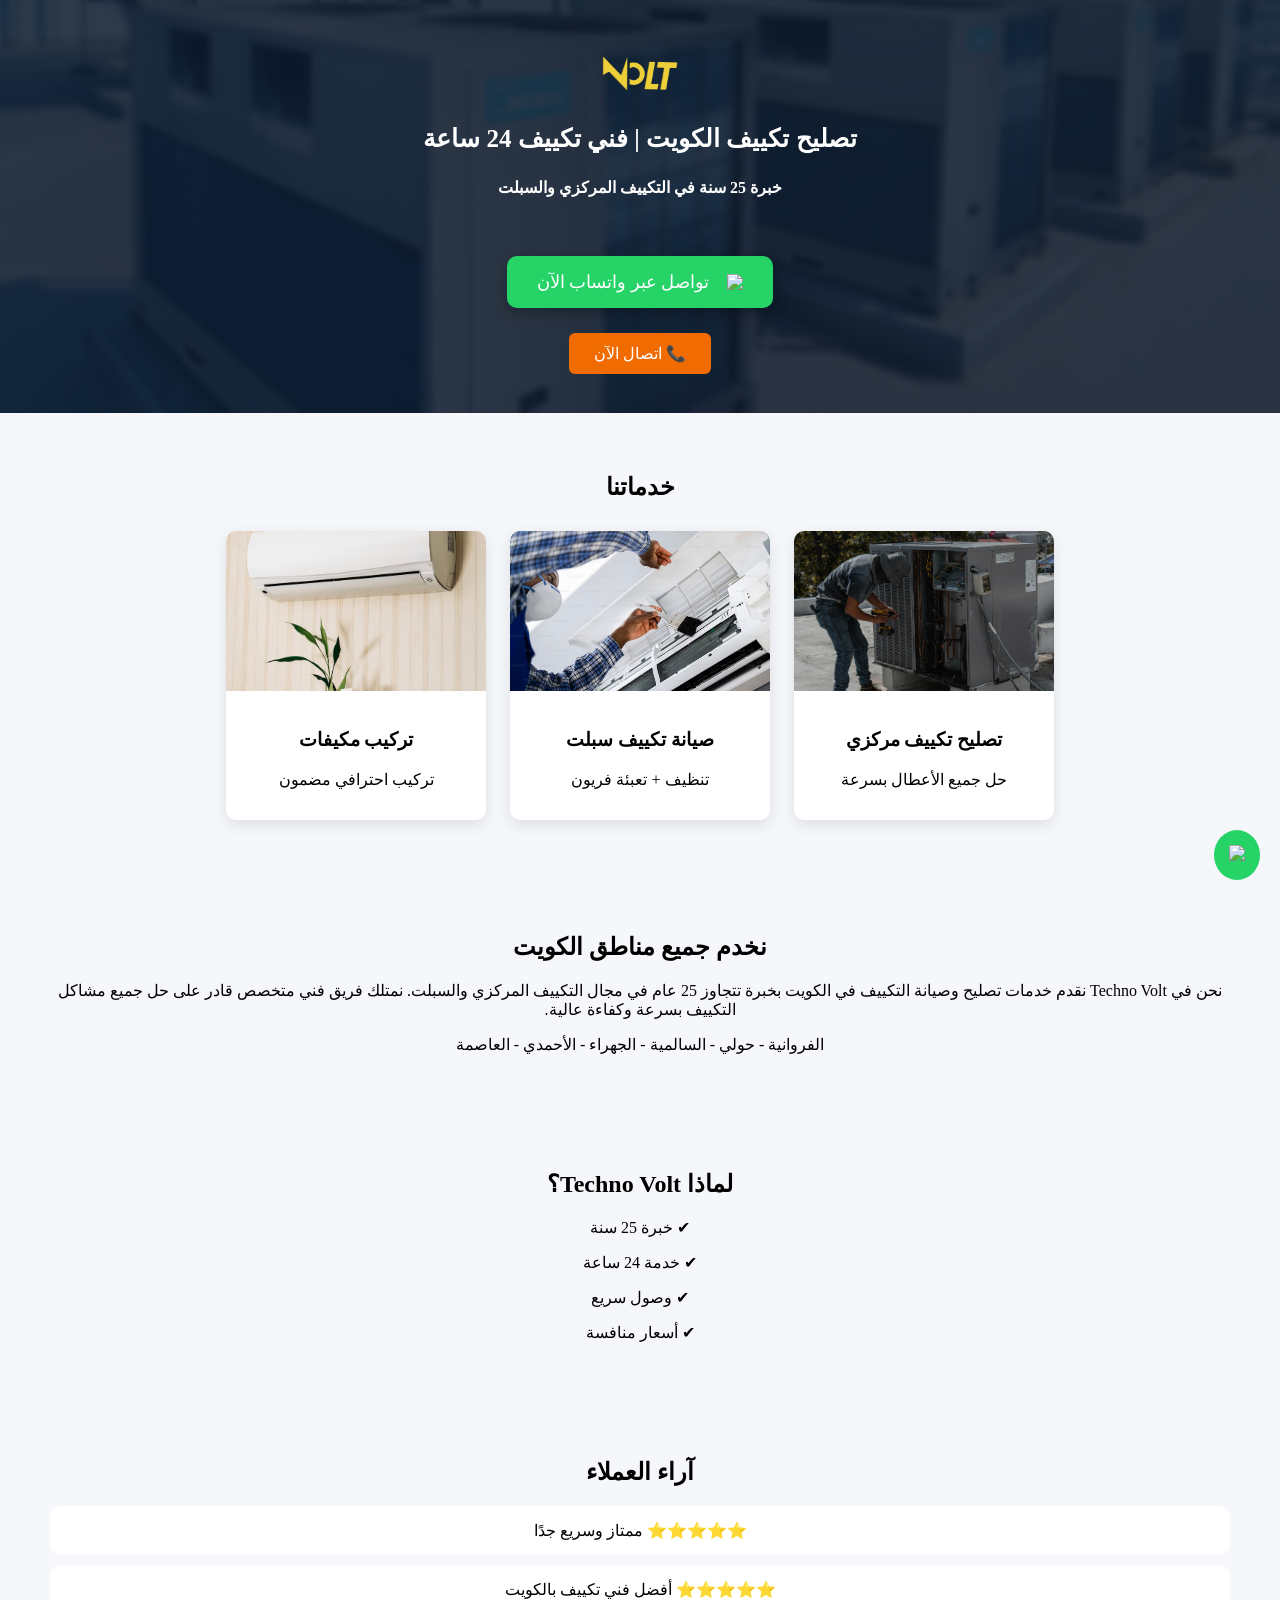
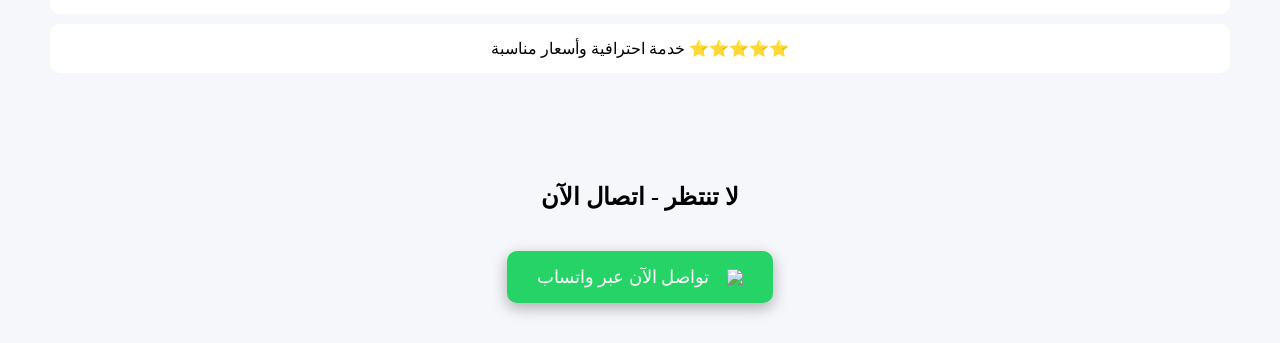
==== index.html @ d5883d0d "add screenshots" ====
<!DOCTYPE html>
<html lang="ar" dir="rtl">

<head>
    <meta charset="UTF-8">
    <meta name="viewport" content="width=device-width, initial-scale=1.0">

    <title>تصليح تكييف الكويت | فني تكييف 24 ساعة | Techno Volt</title>

    <meta name="description" content="أفضل فني تصليح تكييف في الكويت - صيانة تكييف مركزي وسبلت بخبرة 25 سنة.">

    <style>
        body {
            margin: 0;
            font-family: Tahoma;
            background: #f5f7fa;
        }

        /* HERO */
        .hero {
            position: relative;
            background: url('background.png');
            background-size: cover;
            background-position: center;
            color: white;
            text-align: center;
            padding: 50px 20px;
        }

        .hero::before {
            content: "";
            position: absolute;
            top: 0;
            left: 0;
            width: 100%;
            height: 100%;
            background: rgba(13, 26, 44, 0.85);
            backdrop-filter: blur(3px);
        }

        .hero-content {
            position: relative;
            z-index: 2;
        }

        .logo {
            width: 80px;
        }

        h1 {
            font-size: 38px
        }

        /* BUTTON */
        .btn {
            background: #F06B00;
            color: white;
            padding: 12px 25px;
            text-decoration: none;
            border-radius: 6px;
        }

        .whatsapp-big {
            display: inline-flex;
            align-items: center;
            gap: 10px;
            background: #25D366;
            color: white;
            padding: 15px 30px;
            font-size: 18px;
            border-radius: 10px;
            text-decoration: none;
            margin-top: 20px;
            box-shadow: 0 5px 15px rgba(0, 0, 0, 0.3);
            animation: shake 2s infinite;
        }

        /* SECTIONS */
        .section {
            padding: 40px;
            text-align: center;
        }

        /* SERVICES WITH IMAGES */
        .box {
            display: inline-block;
            width: 260px;
            margin: 10px;
            border-radius: 10px;
            overflow: hidden;
            background: white;
            box-shadow: 0 5px 15px rgba(0, 0, 0, 0.1);
            transition: 0.3s;
        }

        .box:hover {
            transform: translateY(-5px);
        }

        .box img {
            width: 100%;
            height: 160px;
            object-fit: cover;
        }

        .box-content {
            padding: 15px;
        }

        /* TESTIMONIALS */
        .testimonial {
            background: white;
            margin: 10px;
            padding: 15px;
            border-radius: 10px;
        }

        /* FLOAT */
        .whatsapp {
            position: fixed;
            bottom: 20px;
            right: 20px;
            background: #25D366;
            padding: 15px;
            border-radius: 50%;
            animation: pulse 1.5s infinite;
        }

        /* ANIMATION */
        @keyframes shake {
            0% {
                transform: rotate(0)
            }

            25% {
                transform: rotate(-5deg)
            }

            50% {
                transform: rotate(5deg)
            }

            75% {
                transform: rotate(-5deg)
            }

            100% {
                transform: rotate(0)
            }
        }

        @keyframes pulse {
            0% {
                transform: scale(1)
            }

            50% {
                transform: scale(1.15)
            }

            100% {
                transform: scale(1)
            }
        }
    </style>
</head>

<body>

    <!-- HERO -->
    <div class="hero">
        <div class="hero-content">

            <img src="logo.png" class="logo">

            <h3 style="font-size: 25px;">تصليح تكييف الكويت | فني تكييف 24 ساعة</h3>
            <h4>خبرة 25 سنة في التكييف المركزي والسبلت</h4>


            <br>
            <a href="https://wa.me/96550720240?text=السلام عليكم اريد تصليح تكييف" class="whatsapp-big">
                <img src="https://upload.wikimedia.org/wikipedia/commons/6/6b/WhatsApp.svg" width="24">
                تواصل عبر واتساب الآن
            </a>
            <br>
            <br>
            <br>
            <a href="tel:96550720240" class="btn">📞 اتصال الآن</a>

        </div>
    </div>

    <!-- SERVICES -->
    <div class="section">
        <h2>خدماتنا</h2>

        <div class="box">
            <img src="3.png">
            <div class="box-content">
                <h3>تصليح تكييف مركزي</h3>
                <p>حل جميع الأعطال بسرعة</p>
            </div>
        </div>

        <div class="box">
            <img src="2.png">
            <div class="box-content">
                <h3>صيانة تكييف سبلت</h3>
                <p>تنظيف + تعبئة فريون</p>
            </div>
        </div>

        <div class="box">
            <img src="1.png">
            <div class="box-content">
                <h3>تركيب مكيفات</h3>
                <p>تركيب احترافي مضمون</p>
            </div>
        </div>

    </div>

    <!-- AREAS -->
    <div class="section">
        <h2>نخدم جميع مناطق الكويت</h2>
        <p>
            نحن في Techno Volt نقدم خدمات تصليح وصيانة التكييف في الكويت
            بخبرة تتجاوز 25 عام في مجال التكييف المركزي والسبلت.
            نمتلك فريق فني متخصص قادر على حل جميع مشاكل التكييف بسرعة وكفاءة عالية.
        </p>
        <p>
            الفروانية - حولي - السالمية - الجهراء - الأحمدي - العاصمة
        </p>
    </div>

    <!-- TRUST -->
    <div class="section">
        <h2>لماذا Techno Volt؟</h2>
        <p>✔ خبرة 25 سنة</p>
        <p>✔ خدمة 24 ساعة</p>
        <p>✔ وصول سريع</p>
        <p>✔ أسعار منافسة</p>
    </div>

    <!-- TESTIMONIALS -->
    <div class="section">
        <h2>آراء العملاء</h2>

        <div class="testimonial">⭐⭐⭐⭐⭐ ممتاز وسريع جدًا</div>
        <div class="testimonial">⭐⭐⭐⭐⭐ أفضل فني تكييف بالكويت</div>
        <div class="testimonial">⭐⭐⭐⭐⭐ خدمة احترافية وأسعار مناسبة</div>

    </div>

    <!-- FINAL CTA -->
    <div class="section">
        <h2>لا تنتظر - اتصال الآن</h2>

        <a href="https://wa.me/96550720240?text=السلام عليكم اريد تصليح تكييف" class="whatsapp-big">
            <img src="https://upload.wikimedia.org/wikipedia/commons/6/6b/WhatsApp.svg" width="24">
            تواصل الآن عبر واتساب
        </a>
    </div>

    <!-- FLOAT -->
    <a href="https://wa.me/96550720240?text=السلام عليكم اريد تصليح تكييف" class="whatsapp">
        <img src="https://upload.wikimedia.org/wikipedia/commons/6/6b/WhatsApp.svg" width="30">
    </a>

</body>

</html>
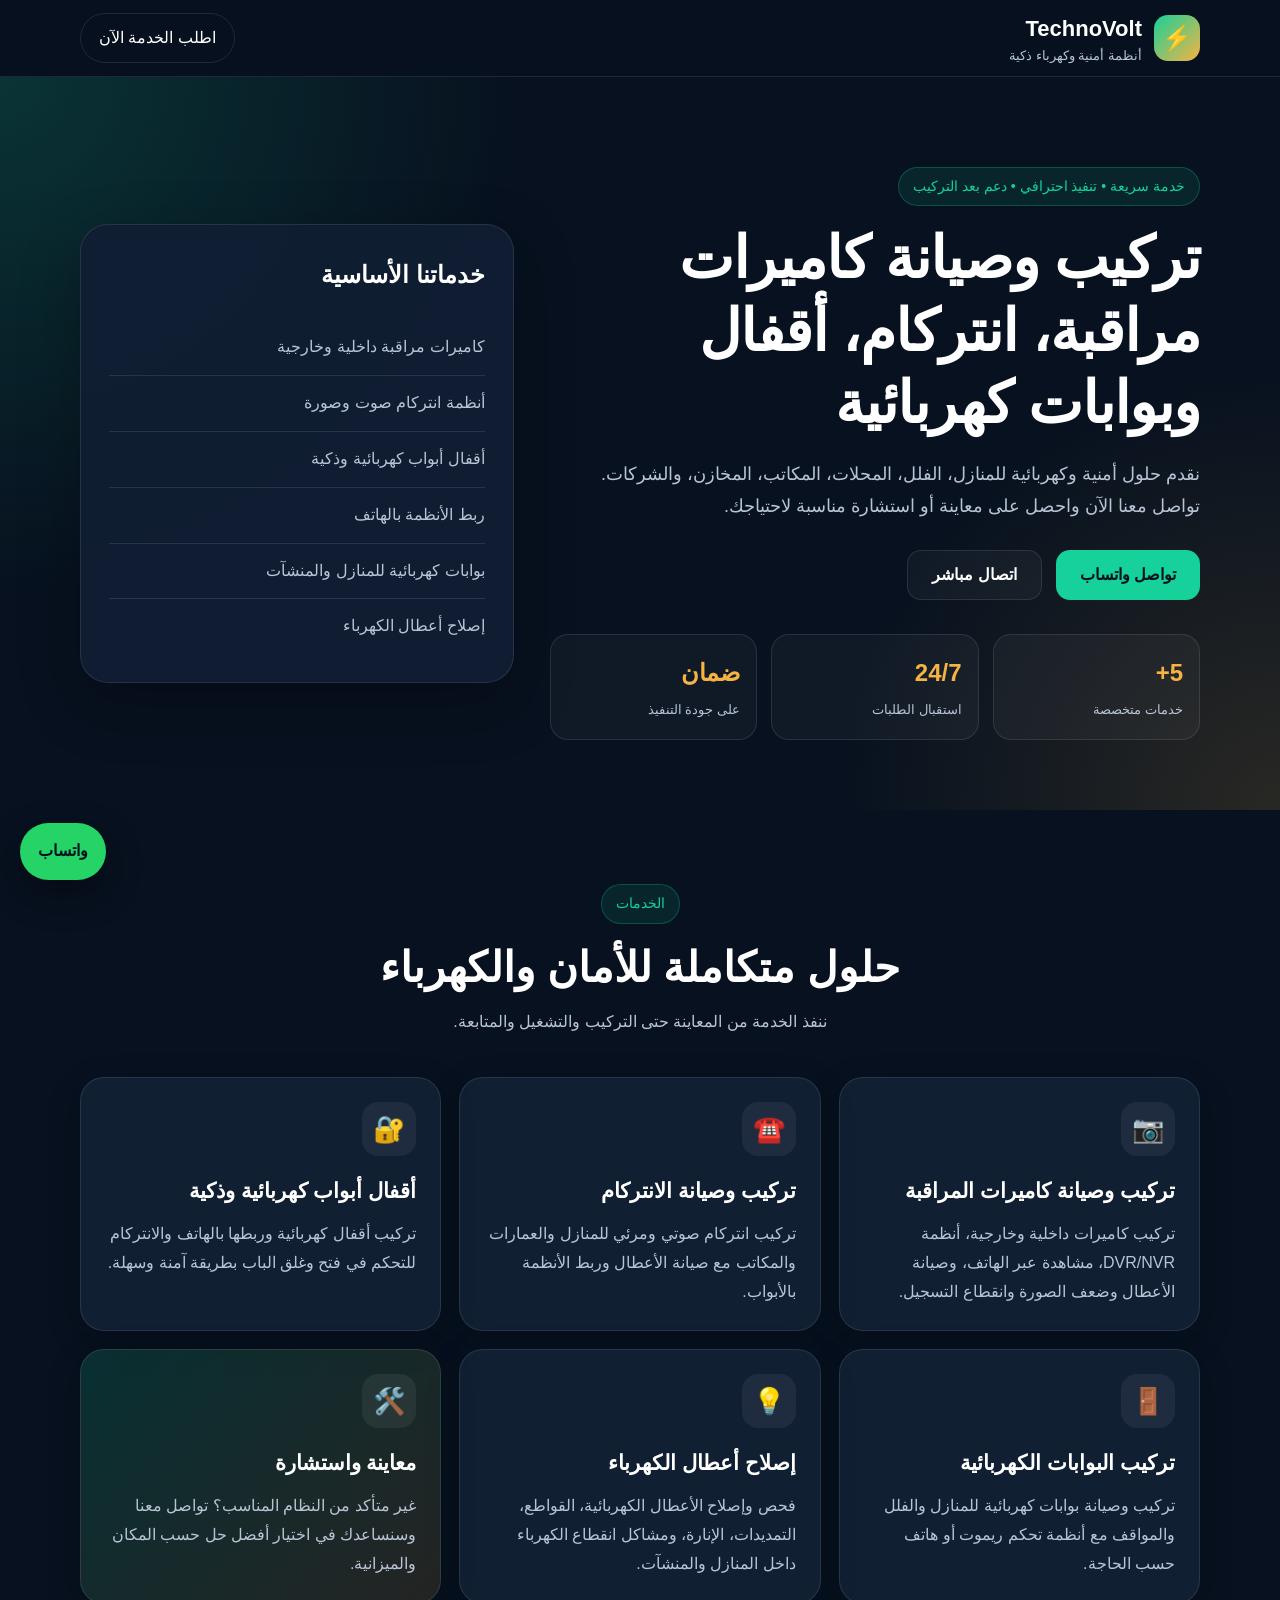
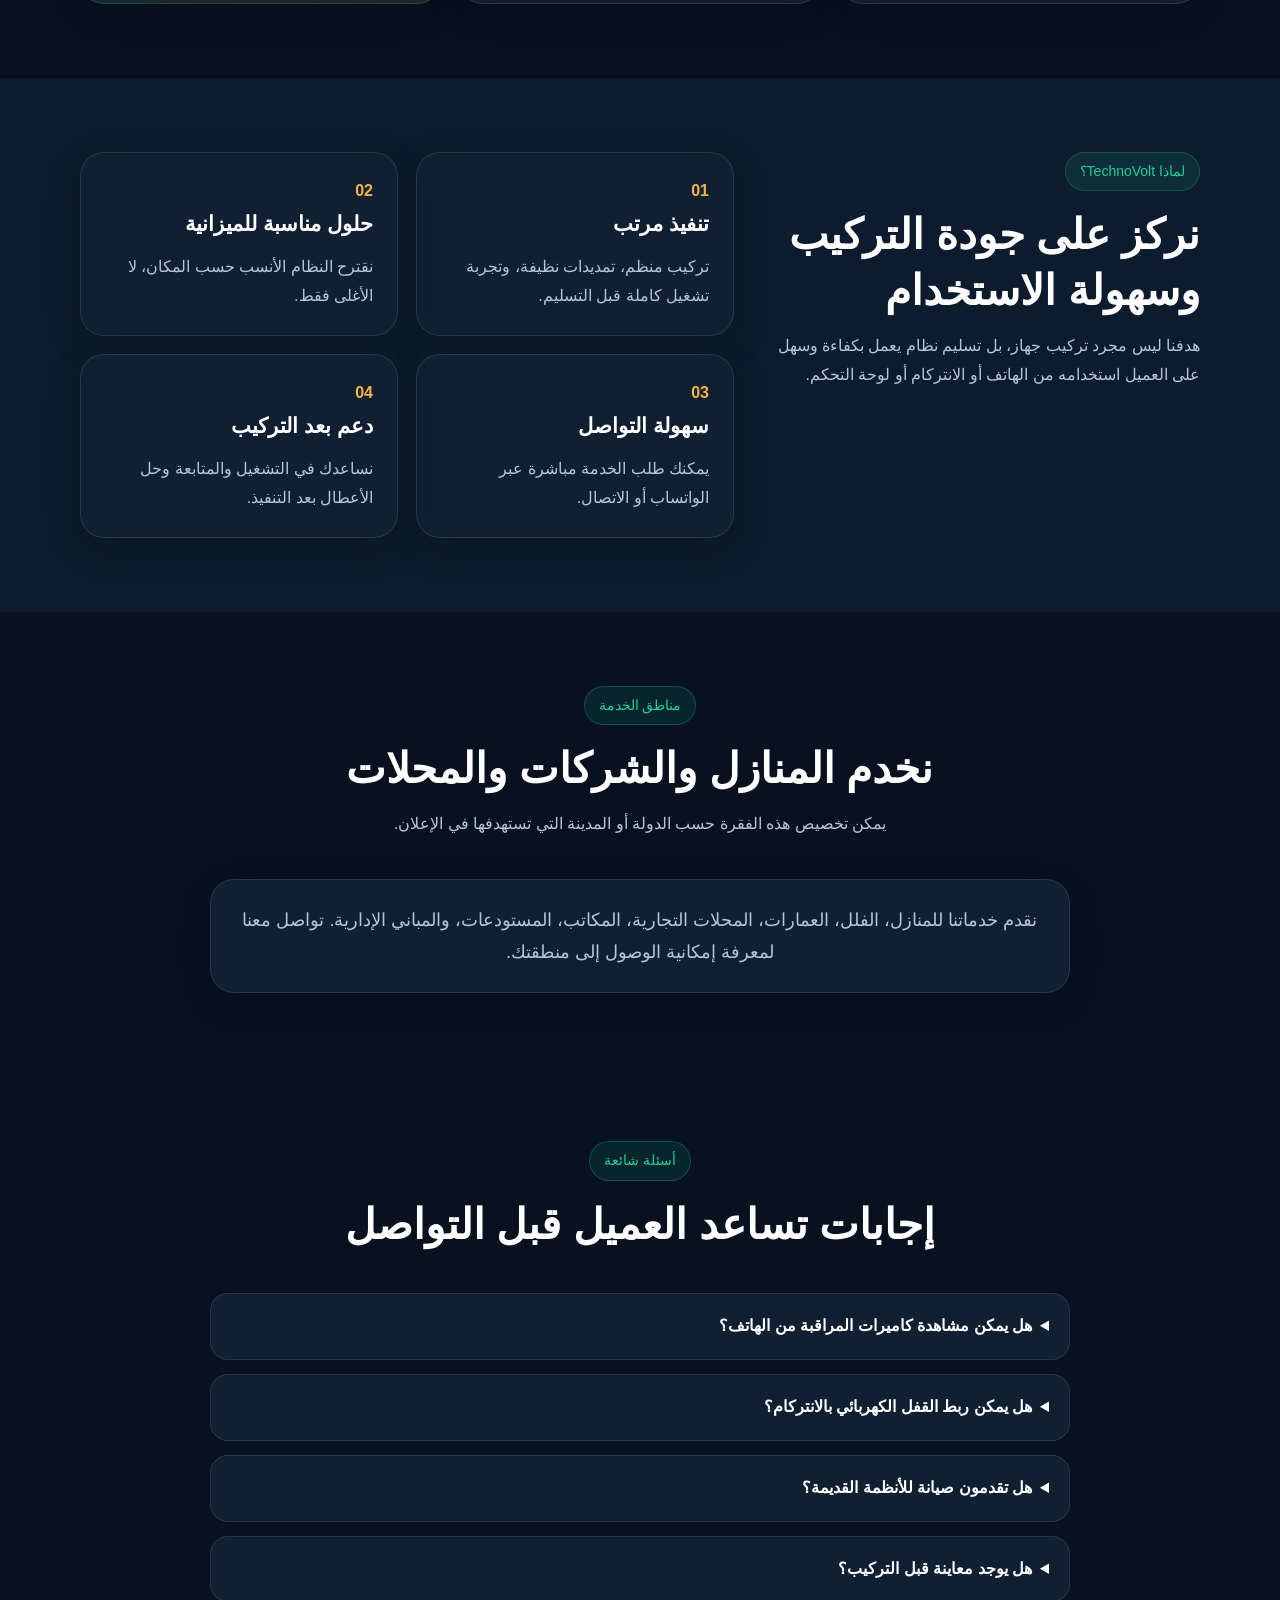
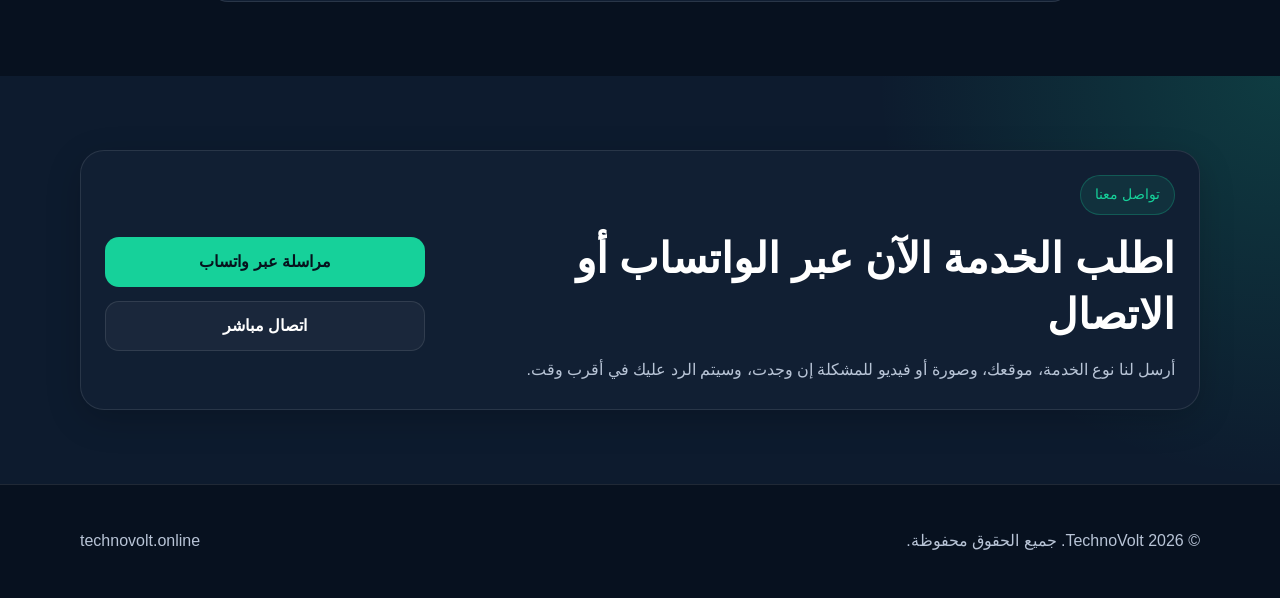
==== commit 10da3c24: "new website" ====
--- a/index.html
+++ b/index.html
@@ -1,272 +1,302 @@
 <!DOCTYPE html>
 <html lang="ar" dir="rtl">
-
 <head>
-    <meta charset="UTF-8">
-    <meta name="viewport" content="width=device-width, initial-scale=1.0">
-
-    <title>تصليح تكييف الكويت | فني تكييف 24 ساعة | Techno Volt</title>
-
-    <meta name="description" content="أفضل فني تصليح تكييف في الكويت - صيانة تكييف مركزي وسبلت بخبرة 25 سنة.">
-
-    <style>
-        body {
-            margin: 0;
-            font-family: Tahoma;
-            background: #f5f7fa;
-        }
-
-        /* HERO */
-        .hero {
-            position: relative;
-            background: url('background.png');
-            background-size: cover;
-            background-position: center;
-            color: white;
-            text-align: center;
-            padding: 50px 20px;
-        }
-
-        .hero::before {
-            content: "";
-            position: absolute;
-            top: 0;
-            left: 0;
-            width: 100%;
-            height: 100%;
-            background: rgba(13, 26, 44, 0.85);
-            backdrop-filter: blur(3px);
-        }
-
-        .hero-content {
-            position: relative;
-            z-index: 2;
-        }
-
-        .logo {
-            width: 80px;
-        }
-
-        h1 {
-            font-size: 38px
-        }
-
-        /* BUTTON */
-        .btn {
-            background: #F06B00;
-            color: white;
-            padding: 12px 25px;
-            text-decoration: none;
-            border-radius: 6px;
-        }
-
-        .whatsapp-big {
-            display: inline-flex;
-            align-items: center;
-            gap: 10px;
-            background: #25D366;
-            color: white;
-            padding: 15px 30px;
-            font-size: 18px;
-            border-radius: 10px;
-            text-decoration: none;
-            margin-top: 20px;
-            box-shadow: 0 5px 15px rgba(0, 0, 0, 0.3);
-            animation: shake 2s infinite;
-        }
-
-        /* SECTIONS */
-        .section {
-            padding: 40px;
-            text-align: center;
-        }
-
-        /* SERVICES WITH IMAGES */
-        .box {
-            display: inline-block;
-            width: 260px;
-            margin: 10px;
-            border-radius: 10px;
-            overflow: hidden;
-            background: white;
-            box-shadow: 0 5px 15px rgba(0, 0, 0, 0.1);
-            transition: 0.3s;
-        }
-
-        .box:hover {
-            transform: translateY(-5px);
-        }
-
-        .box img {
-            width: 100%;
-            height: 160px;
-            object-fit: cover;
-        }
-
-        .box-content {
-            padding: 15px;
-        }
-
-        /* TESTIMONIALS */
-        .testimonial {
-            background: white;
-            margin: 10px;
-            padding: 15px;
-            border-radius: 10px;
-        }
-
-        /* FLOAT */
-        .whatsapp {
-            position: fixed;
-            bottom: 20px;
-            right: 20px;
-            background: #25D366;
-            padding: 15px;
-            border-radius: 50%;
-            animation: pulse 1.5s infinite;
-        }
-
-        /* ANIMATION */
-        @keyframes shake {
-            0% {
-                transform: rotate(0)
-            }
-
-            25% {
-                transform: rotate(-5deg)
-            }
-
-            50% {
-                transform: rotate(5deg)
-            }
-
-            75% {
-                transform: rotate(-5deg)
-            }
-
-            100% {
-                transform: rotate(0)
-            }
-        }
-
-        @keyframes pulse {
-            0% {
-                transform: scale(1)
-            }
-
-            50% {
-                transform: scale(1.15)
-            }
-
-            100% {
-                transform: scale(1)
-            }
-        }
-    </style>
+  <meta charset="UTF-8" />
+  <meta name="viewport" content="width=device-width, initial-scale=1.0" />
+
+  <title>TechnoVolt | تركيب كاميرات مراقبة وانتركام وأقفال كهربائية</title>
+
+  <meta name="description" content="TechnoVolt لخدمات تركيب وصيانة كاميرات المراقبة، الانتركام، الأقفال الكهربائية، البوابات الكهربائية، وإصلاح أعطال الكهرباء. تواصل معنا عبر الواتساب أو الاتصال المباشر." />
+
+  <meta name="keywords" content="تركيب كاميرات مراقبة, صيانة كاميرات مراقبة, تركيب انتركام, صيانة انتركام, أقفال كهربائية, بوابات كهربائية, فني كهرباء, إصلاح أعطال الكهرباء" />
+
+  <meta property="og:title" content="TechnoVolt | أنظمة أمنية وكهرباء ذكية" />
+  <meta property="og:description" content="تركيب وصيانة كاميرات مراقبة، انتركام، أقفال كهربائية، بوابات كهربائية، وإصلاح أعطال الكهرباء." />
+  <meta property="og:type" content="website" />
+  <meta property="og:url" content="https://technovolt.online" />
+
+  <link rel="canonical" href="https://technovolt.online" />
+  <link rel="stylesheet" href="style.css" />
+
+  <script type="application/ld+json">
+  {
+    "@context": "https://schema.org",
+    "@type": "LocalBusiness",
+    "name": "TechnoVolt",
+    "url": "https://technovolt.online",
+    "description": "خدمات تركيب وصيانة كاميرات المراقبة والانتركام والأقفال الكهربائية والبوابات الكهربائية وإصلاح أعطال الكهرباء.",
+    "areaServed": "Gulf Countries",
+    "serviceType": [
+      "تركيب كاميرات مراقبة",
+      "صيانة كاميرات مراقبة",
+      "تركيب انتركام",
+      "تركيب أقفال كهربائية",
+      "تركيب بوابات كهربائية",
+      "إصلاح أعطال الكهرباء"
+    ]
+  }
+  </script>
 </head>
 
 <body>
 
-    <!-- HERO -->
-    <div class="hero">
-        <div class="hero-content">
-
-            <img src="logo.png" class="logo">
-
-            <h3 style="font-size: 25px;">تصليح تكييف الكويت | فني تكييف 24 ساعة</h3>
-            <h4>خبرة 25 سنة في التكييف المركزي والسبلت</h4>
-
-
-            <br>
-            <a href="https://wa.me/96550720240?text=السلام عليكم اريد تصليح تكييف" class="whatsapp-big">
-                <img src="https://upload.wikimedia.org/wikipedia/commons/6/6b/WhatsApp.svg" width="24">
-                تواصل عبر واتساب الآن
+  <header class="navbar">
+    <div class="container nav-content">
+      <div class="brand">
+        <span class="logo">⚡</span>
+        <div>
+          <h1>TechnoVolt</h1>
+          <p>أنظمة أمنية وكهرباء ذكية</p>
+        </div>
+      </div>
+
+      <a href="#contact" class="nav-btn">اطلب الخدمة الآن</a>
+    </div>
+  </header>
+
+  <main>
+
+    <section class="hero">
+      <div class="container hero-grid">
+        <div class="hero-text">
+          <span class="badge">خدمة سريعة • تنفيذ احترافي • دعم بعد التركيب</span>
+
+          <h2>تركيب وصيانة كاميرات مراقبة، انتركام، أقفال وبوابات كهربائية</h2>
+
+          <p>
+            نقدم حلول أمنية وكهربائية للمنازل، الفلل، المحلات، المكاتب، المخازن، والشركات.
+            تواصل معنا الآن واحصل على معاينة أو استشارة مناسبة لاحتياجك.
+          </p>
+
+          <div class="hero-actions">
+            <a id="whatsappHero" class="btn primary" target="_blank" rel="noopener">
+              تواصل واتساب
             </a>
-            <br>
-            <br>
-            <br>
-            <a href="tel:96550720240" class="btn">📞 اتصال الآن</a>
-
-        </div>
+            <a id="callHero" class="btn secondary">
+              اتصال مباشر
+            </a>
+          </div>
+
+          <div class="trust">
+            <div>
+              <strong>5+</strong>
+              <span>خدمات متخصصة</span>
+            </div>
+            <div>
+              <strong>24/7</strong>
+              <span>استقبال الطلبات</span>
+            </div>
+            <div>
+              <strong>ضمان</strong>
+              <span>على جودة التنفيذ</span>
+            </div>
+          </div>
+        </div>
+
+        <div class="hero-card">
+          <h3>خدماتنا الأساسية</h3>
+          <ul>
+            <li>كاميرات مراقبة داخلية وخارجية</li>
+            <li>أنظمة انتركام صوت وصورة</li>
+            <li>أقفال أبواب كهربائية وذكية</li>
+            <li>ربط الأنظمة بالهاتف</li>
+            <li>بوابات كهربائية للمنازل والمنشآت</li>
+            <li>إصلاح أعطال الكهرباء</li>
+          </ul>
+        </div>
+      </div>
+    </section>
+
+    <section class="services section">
+      <div class="container">
+        <div class="section-title">
+          <span>الخدمات</span>
+          <h2>حلول متكاملة للأمان والكهرباء</h2>
+          <p>ننفذ الخدمة من المعاينة حتى التركيب والتشغيل والمتابعة.</p>
+        </div>
+
+        <div class="cards">
+          <article class="card">
+            <div class="icon">📷</div>
+            <h3>تركيب وصيانة كاميرات المراقبة</h3>
+            <p>
+              تركيب كاميرات داخلية وخارجية، أنظمة DVR/NVR، مشاهدة عبر الهاتف،
+              وصيانة الأعطال وضعف الصورة وانقطاع التسجيل.
+            </p>
+          </article>
+
+          <article class="card">
+            <div class="icon">☎️</div>
+            <h3>تركيب وصيانة الانتركام</h3>
+            <p>
+              تركيب انتركام صوتي ومرئي للمنازل والعمارات والمكاتب مع صيانة الأعطال
+              وربط الأنظمة بالأبواب.
+            </p>
+          </article>
+
+          <article class="card">
+            <div class="icon">🔐</div>
+            <h3>أقفال أبواب كهربائية وذكية</h3>
+            <p>
+              تركيب أقفال كهربائية وربطها بالهاتف والانتركام للتحكم في فتح وغلق الباب
+              بطريقة آمنة وسهلة.
+            </p>
+          </article>
+
+          <article class="card">
+            <div class="icon">🚪</div>
+            <h3>تركيب البوابات الكهربائية</h3>
+            <p>
+              تركيب وصيانة بوابات كهربائية للمنازل والفلل والمواقف مع أنظمة تحكم
+              ريموت أو هاتف حسب الحاجة.
+            </p>
+          </article>
+
+          <article class="card">
+            <div class="icon">💡</div>
+            <h3>إصلاح أعطال الكهرباء</h3>
+            <p>
+              فحص وإصلاح الأعطال الكهربائية، القواطع، التمديدات، الإنارة،
+              ومشاكل انقطاع الكهرباء داخل المنازل والمنشآت.
+            </p>
+          </article>
+
+          <article class="card highlighted">
+            <div class="icon">🛠️</div>
+            <h3>معاينة واستشارة</h3>
+            <p>
+              غير متأكد من النظام المناسب؟ تواصل معنا وسنساعدك في اختيار أفضل حل
+              حسب المكان والميزانية.
+            </p>
+          </article>
+        </div>
+      </div>
+    </section>
+
+    <section class="why section">
+      <div class="container why-grid">
+        <div>
+          <span class="mini-title">لماذا TechnoVolt؟</span>
+          <h2>نركز على جودة التركيب وسهولة الاستخدام</h2>
+          <p>
+            هدفنا ليس مجرد تركيب جهاز، بل تسليم نظام يعمل بكفاءة وسهل على العميل استخدامه
+            من الهاتف أو الانتركام أو لوحة التحكم.
+          </p>
+        </div>
+
+        <div class="features">
+          <div class="feature">
+            <strong>01</strong>
+            <h3>تنفيذ مرتب</h3>
+            <p>تركيب منظم، تمديدات نظيفة، وتجربة تشغيل كاملة قبل التسليم.</p>
+          </div>
+
+          <div class="feature">
+            <strong>02</strong>
+            <h3>حلول مناسبة للميزانية</h3>
+            <p>نقترح النظام الأنسب حسب المكان، لا الأغلى فقط.</p>
+          </div>
+
+          <div class="feature">
+            <strong>03</strong>
+            <h3>سهولة التواصل</h3>
+            <p>يمكنك طلب الخدمة مباشرة عبر الواتساب أو الاتصال.</p>
+          </div>
+
+          <div class="feature">
+            <strong>04</strong>
+            <h3>دعم بعد التركيب</h3>
+            <p>نساعدك في التشغيل والمتابعة وحل الأعطال بعد التنفيذ.</p>
+          </div>
+        </div>
+      </div>
+    </section>
+
+    <section class="areas section">
+      <div class="container">
+        <div class="section-title">
+          <span>مناطق الخدمة</span>
+          <h2>نخدم المنازل والشركات والمحلات</h2>
+          <p>
+            يمكن تخصيص هذه الفقرة حسب الدولة أو المدينة التي تستهدفها في الإعلان.
+          </p>
+        </div>
+
+        <div class="area-box">
+          <p>
+            نقدم خدماتنا للمنازل، الفلل، العمارات، المحلات التجارية، المكاتب، المستودعات،
+            والمباني الإدارية. تواصل معنا لمعرفة إمكانية الوصول إلى منطقتك.
+          </p>
+        </div>
+      </div>
+    </section>
+
+    <section class="faq section">
+      <div class="container">
+        <div class="section-title">
+          <span>أسئلة شائعة</span>
+          <h2>إجابات تساعد العميل قبل التواصل</h2>
+        </div>
+
+        <div class="faq-list">
+          <details>
+            <summary>هل يمكن مشاهدة كاميرات المراقبة من الهاتف؟</summary>
+            <p>نعم، يمكن ربط نظام الكاميرات بالهاتف لمتابعة المكان عن بعد حسب نوع النظام والإنترنت المتاح.</p>
+          </details>
+
+          <details>
+            <summary>هل يمكن ربط القفل الكهربائي بالانتركام؟</summary>
+            <p>نعم، يمكن ربط القفل الكهربائي بالانتركام بحيث يتم فتح الباب من شاشة الانتركام أو من الهاتف حسب النظام المستخدم.</p>
+          </details>
+
+          <details>
+            <summary>هل تقدمون صيانة للأنظمة القديمة؟</summary>
+            <p>نعم، نقوم بفحص الأعطال وصيانة الكاميرات والانتركام والبوابات الكهربائية حسب حالة النظام.</p>
+          </details>
+
+          <details>
+            <summary>هل يوجد معاينة قبل التركيب؟</summary>
+            <p>يمكن ترتيب معاينة أو استشارة لتحديد أفضل أماكن التركيب والنظام المناسب للموقع.</p>
+          </details>
+        </div>
+      </div>
+    </section>
+
+    <section id="contact" class="contact section">
+      <div class="container contact-box">
+        <div>
+          <span class="mini-title">تواصل معنا</span>
+          <h2>اطلب الخدمة الآن عبر الواتساب أو الاتصال</h2>
+          <p>
+            أرسل لنا نوع الخدمة، موقعك، وصورة أو فيديو للمشكلة إن وجدت،
+            وسيتم الرد عليك في أقرب وقت.
+          </p>
+        </div>
+
+        <div class="contact-actions">
+          <a id="whatsappContact" class="btn primary large" target="_blank" rel="noopener">
+            مراسلة عبر واتساب
+          </a>
+          <a id="callContact" class="btn secondary large">
+            اتصال مباشر
+          </a>
+        </div>
+      </div>
+    </section>
+
+  </main>
+
+  <footer class="footer">
+    <div class="container footer-content">
+      <p>© <span id="year"></span> TechnoVolt. جميع الحقوق محفوظة.</p>
+      <p>technovolt.online</p>
     </div>
-
-    <!-- SERVICES -->
-    <div class="section">
-        <h2>خدماتنا</h2>
-
-        <div class="box">
-            <img src="3.png">
-            <div class="box-content">
-                <h3>تصليح تكييف مركزي</h3>
-                <p>حل جميع الأعطال بسرعة</p>
-            </div>
-        </div>
-
-        <div class="box">
-            <img src="2.png">
-            <div class="box-content">
-                <h3>صيانة تكييف سبلت</h3>
-                <p>تنظيف + تعبئة فريون</p>
-            </div>
-        </div>
-
-        <div class="box">
-            <img src="1.png">
-            <div class="box-content">
-                <h3>تركيب مكيفات</h3>
-                <p>تركيب احترافي مضمون</p>
-            </div>
-        </div>
-
-    </div>
-
-    <!-- AREAS -->
-    <div class="section">
-        <h2>نخدم جميع مناطق الكويت</h2>
-        <p>
-            نحن في Techno Volt نقدم خدمات تصليح وصيانة التكييف في الكويت
-            بخبرة تتجاوز 25 عام في مجال التكييف المركزي والسبلت.
-            نمتلك فريق فني متخصص قادر على حل جميع مشاكل التكييف بسرعة وكفاءة عالية.
-        </p>
-        <p>
-            الفروانية - حولي - السالمية - الجهراء - الأحمدي - العاصمة
-        </p>
-    </div>
-
-    <!-- TRUST -->
-    <div class="section">
-        <h2>لماذا Techno Volt؟</h2>
-        <p>✔ خبرة 25 سنة</p>
-        <p>✔ خدمة 24 ساعة</p>
-        <p>✔ وصول سريع</p>
-        <p>✔ أسعار منافسة</p>
-    </div>
-
-    <!-- TESTIMONIALS -->
-    <div class="section">
-        <h2>آراء العملاء</h2>
-
-        <div class="testimonial">⭐⭐⭐⭐⭐ ممتاز وسريع جدًا</div>
-        <div class="testimonial">⭐⭐⭐⭐⭐ أفضل فني تكييف بالكويت</div>
-        <div class="testimonial">⭐⭐⭐⭐⭐ خدمة احترافية وأسعار مناسبة</div>
-
-    </div>
-
-    <!-- FINAL CTA -->
-    <div class="section">
-        <h2>لا تنتظر - اتصال الآن</h2>
-
-        <a href="https://wa.me/96550720240?text=السلام عليكم اريد تصليح تكييف" class="whatsapp-big">
-            <img src="https://upload.wikimedia.org/wikipedia/commons/6/6b/WhatsApp.svg" width="24">
-            تواصل الآن عبر واتساب
-        </a>
-    </div>
-
-    <!-- FLOAT -->
-    <a href="https://wa.me/96550720240?text=السلام عليكم اريد تصليح تكييف" class="whatsapp">
-        <img src="https://upload.wikimedia.org/wikipedia/commons/6/6b/WhatsApp.svg" width="30">
-    </a>
-
+  </footer>
+
+  <a id="floatingWhatsapp" class="floating-whatsapp" target="_blank" rel="noopener">
+    واتساب
+  </a>
+
+  <script src="script.js"></script>
 </body>
-
 </html>
--- a/style.css
+++ b/style.css
@@ -0,0 +1,434 @@
+:root {
+  --bg: #07111f;
+  --bg-soft: #0d1b2e;
+  --card: #111f33;
+  --primary: #16d19a;
+  --primary-dark: #0fb782;
+  --accent: #f6b343;
+  --text: #ffffff;
+  --muted: #b8c4d6;
+  --border: rgba(255, 255, 255, 0.1);
+  --shadow: 0 20px 60px rgba(0, 0, 0, 0.28);
+}
+
+* {
+  box-sizing: border-box;
+}
+
+html {
+  scroll-behavior: smooth;
+}
+
+body {
+  margin: 0;
+  font-family: Tahoma, Arial, sans-serif;
+  background: var(--bg);
+  color: var(--text);
+  line-height: 1.8;
+}
+
+a {
+  text-decoration: none;
+  color: inherit;
+}
+
+.container {
+  width: min(1120px, calc(100% - 32px));
+  margin: auto;
+}
+
+.navbar {
+  position: sticky;
+  top: 0;
+  z-index: 20;
+  background: rgba(7, 17, 31, 0.9);
+  backdrop-filter: blur(16px);
+  border-bottom: 1px solid var(--border);
+}
+
+.nav-content {
+  min-height: 76px;
+  display: flex;
+  align-items: center;
+  justify-content: space-between;
+  gap: 16px;
+}
+
+.brand {
+  display: flex;
+  align-items: center;
+  gap: 12px;
+}
+
+.logo {
+  width: 46px;
+  height: 46px;
+  display: grid;
+  place-items: center;
+  border-radius: 14px;
+  background: linear-gradient(135deg, var(--primary), var(--accent));
+  color: #07111f;
+  font-size: 24px;
+}
+
+.brand h1 {
+  margin: 0;
+  font-size: 22px;
+}
+
+.brand p {
+  margin: -4px 0 0;
+  font-size: 13px;
+  color: var(--muted);
+}
+
+.nav-btn {
+  padding: 10px 18px;
+  border: 1px solid var(--border);
+  border-radius: 999px;
+  color: var(--text);
+}
+
+.hero {
+  padding: 90px 0 70px;
+  background:
+    radial-gradient(circle at top left, rgba(22, 209, 154, 0.18), transparent 35%),
+    radial-gradient(circle at bottom right, rgba(246, 179, 67, 0.14), transparent 30%);
+}
+
+.hero-grid {
+  display: grid;
+  grid-template-columns: 1.2fr 0.8fr;
+  gap: 36px;
+  align-items: center;
+}
+
+.badge,
+.section-title span,
+.mini-title {
+  display: inline-block;
+  color: var(--primary);
+  background: rgba(22, 209, 154, 0.1);
+  border: 1px solid rgba(22, 209, 154, 0.25);
+  padding: 6px 14px;
+  border-radius: 999px;
+  font-size: 14px;
+  margin-bottom: 16px;
+}
+
+.hero h2 {
+  margin: 0 0 18px;
+  font-size: clamp(32px, 5vw, 58px);
+  line-height: 1.25;
+  letter-spacing: -1px;
+}
+
+.hero p {
+  color: var(--muted);
+  font-size: 18px;
+  max-width: 700px;
+}
+
+.hero-actions,
+.contact-actions {
+  display: flex;
+  gap: 14px;
+  flex-wrap: wrap;
+  margin-top: 28px;
+}
+
+.btn {
+  display: inline-flex;
+  align-items: center;
+  justify-content: center;
+  min-height: 50px;
+  padding: 0 24px;
+  border-radius: 14px;
+  font-weight: 700;
+  transition: 0.2s ease;
+}
+
+.btn.primary {
+  background: var(--primary);
+  color: #06121d;
+}
+
+.btn.primary:hover {
+  background: var(--primary-dark);
+  transform: translateY(-2px);
+}
+
+.btn.secondary {
+  border: 1px solid var(--border);
+  color: var(--text);
+  background: rgba(255, 255, 255, 0.04);
+}
+
+.btn.secondary:hover {
+  background: rgba(255, 255, 255, 0.08);
+  transform: translateY(-2px);
+}
+
+.btn.large {
+  width: 100%;
+}
+
+.trust {
+  margin-top: 34px;
+  display: grid;
+  grid-template-columns: repeat(3, 1fr);
+  gap: 14px;
+}
+
+.trust div {
+  padding: 16px;
+  border: 1px solid var(--border);
+  border-radius: 18px;
+  background: rgba(255, 255, 255, 0.04);
+}
+
+.trust strong {
+  display: block;
+  color: var(--accent);
+  font-size: 24px;
+}
+
+.trust span {
+  color: var(--muted);
+  font-size: 13px;
+}
+
+.hero-card {
+  background: rgba(17, 31, 51, 0.9);
+  border: 1px solid var(--border);
+  border-radius: 28px;
+  padding: 28px;
+  box-shadow: var(--shadow);
+}
+
+.hero-card h3 {
+  margin-top: 0;
+  font-size: 24px;
+}
+
+.hero-card ul {
+  padding: 0;
+  margin: 0;
+  list-style: none;
+}
+
+.hero-card li {
+  padding: 13px 0;
+  border-bottom: 1px solid var(--border);
+  color: var(--muted);
+}
+
+.hero-card li:last-child {
+  border-bottom: 0;
+}
+
+.section {
+  padding: 74px 0;
+}
+
+.section-title {
+  text-align: center;
+  max-width: 760px;
+  margin: 0 auto 40px;
+}
+
+.section-title h2,
+.why h2,
+.contact h2 {
+  margin: 0 0 12px;
+  font-size: clamp(28px, 4vw, 42px);
+  line-height: 1.35;
+}
+
+.section-title p,
+.why p,
+.contact p {
+  color: var(--muted);
+  margin: 0;
+}
+
+.cards {
+  display: grid;
+  grid-template-columns: repeat(3, 1fr);
+  gap: 18px;
+}
+
+.card,
+.feature,
+.area-box,
+.contact-box {
+  background: var(--card);
+  border: 1px solid var(--border);
+  border-radius: 24px;
+  padding: 24px;
+  box-shadow: 0 10px 35px rgba(0, 0, 0, 0.18);
+}
+
+.card.highlighted {
+  background: linear-gradient(135deg, rgba(22, 209, 154, 0.16), rgba(246, 179, 67, 0.12));
+}
+
+.icon {
+  width: 54px;
+  height: 54px;
+  display: grid;
+  place-items: center;
+  border-radius: 16px;
+  background: rgba(255, 255, 255, 0.06);
+  font-size: 26px;
+  margin-bottom: 16px;
+}
+
+.card h3,
+.feature h3 {
+  margin: 0 0 10px;
+  font-size: 21px;
+}
+
+.card p,
+.feature p {
+  margin: 0;
+  color: var(--muted);
+}
+
+.why {
+  background: var(--bg-soft);
+}
+
+.why-grid {
+  display: grid;
+  grid-template-columns: 0.8fr 1.2fr;
+  gap: 30px;
+  align-items: start;
+}
+
+.features {
+  display: grid;
+  grid-template-columns: repeat(2, 1fr);
+  gap: 18px;
+}
+
+.feature strong {
+  color: var(--accent);
+}
+
+.area-box {
+  max-width: 860px;
+  margin: auto;
+  text-align: center;
+}
+
+.area-box p {
+  margin: 0;
+  color: var(--muted);
+  font-size: 18px;
+}
+
+.faq-list {
+  max-width: 860px;
+  margin: auto;
+  display: grid;
+  gap: 14px;
+}
+
+details {
+  background: var(--card);
+  border: 1px solid var(--border);
+  border-radius: 18px;
+  padding: 18px 20px;
+}
+
+summary {
+  cursor: pointer;
+  font-weight: 700;
+}
+
+details p {
+  color: var(--muted);
+  margin-bottom: 0;
+}
+
+.contact {
+  background:
+    radial-gradient(circle at top right, rgba(22, 209, 154, 0.18), transparent 30%),
+    var(--bg-soft);
+}
+
+.contact-box {
+  display: grid;
+  grid-template-columns: 1fr 320px;
+  gap: 24px;
+  align-items: center;
+}
+
+.footer {
+  padding: 26px 0;
+  border-top: 1px solid var(--border);
+}
+
+.footer-content {
+  display: flex;
+  justify-content: space-between;
+  gap: 14px;
+  color: var(--muted);
+  flex-wrap: wrap;
+}
+
+.floating-whatsapp {
+  position: fixed;
+  left: 20px;
+  bottom: 20px;
+  z-index: 30;
+  background: #25d366;
+  color: #06121d;
+  padding: 14px 18px;
+  border-radius: 999px;
+  font-weight: 800;
+  box-shadow: 0 14px 35px rgba(0, 0, 0, 0.35);
+}
+
+@media (max-width: 900px) {
+  .hero-grid,
+  .why-grid,
+  .contact-box {
+    grid-template-columns: 1fr;
+  }
+
+  .cards {
+    grid-template-columns: repeat(2, 1fr);
+  }
+
+  .contact-actions {
+    margin-top: 0;
+  }
+}
+
+@media (max-width: 640px) {
+  .nav-btn {
+    display: none;
+  }
+
+  .hero {
+    padding: 54px 0;
+  }
+
+  .cards,
+  .features,
+  .trust {
+    grid-template-columns: 1fr;
+  }
+
+  .hero-actions .btn {
+    width: 100%;
+  }
+
+  .footer-content {
+    display: block;
+    text-align: center;
+  }
+}
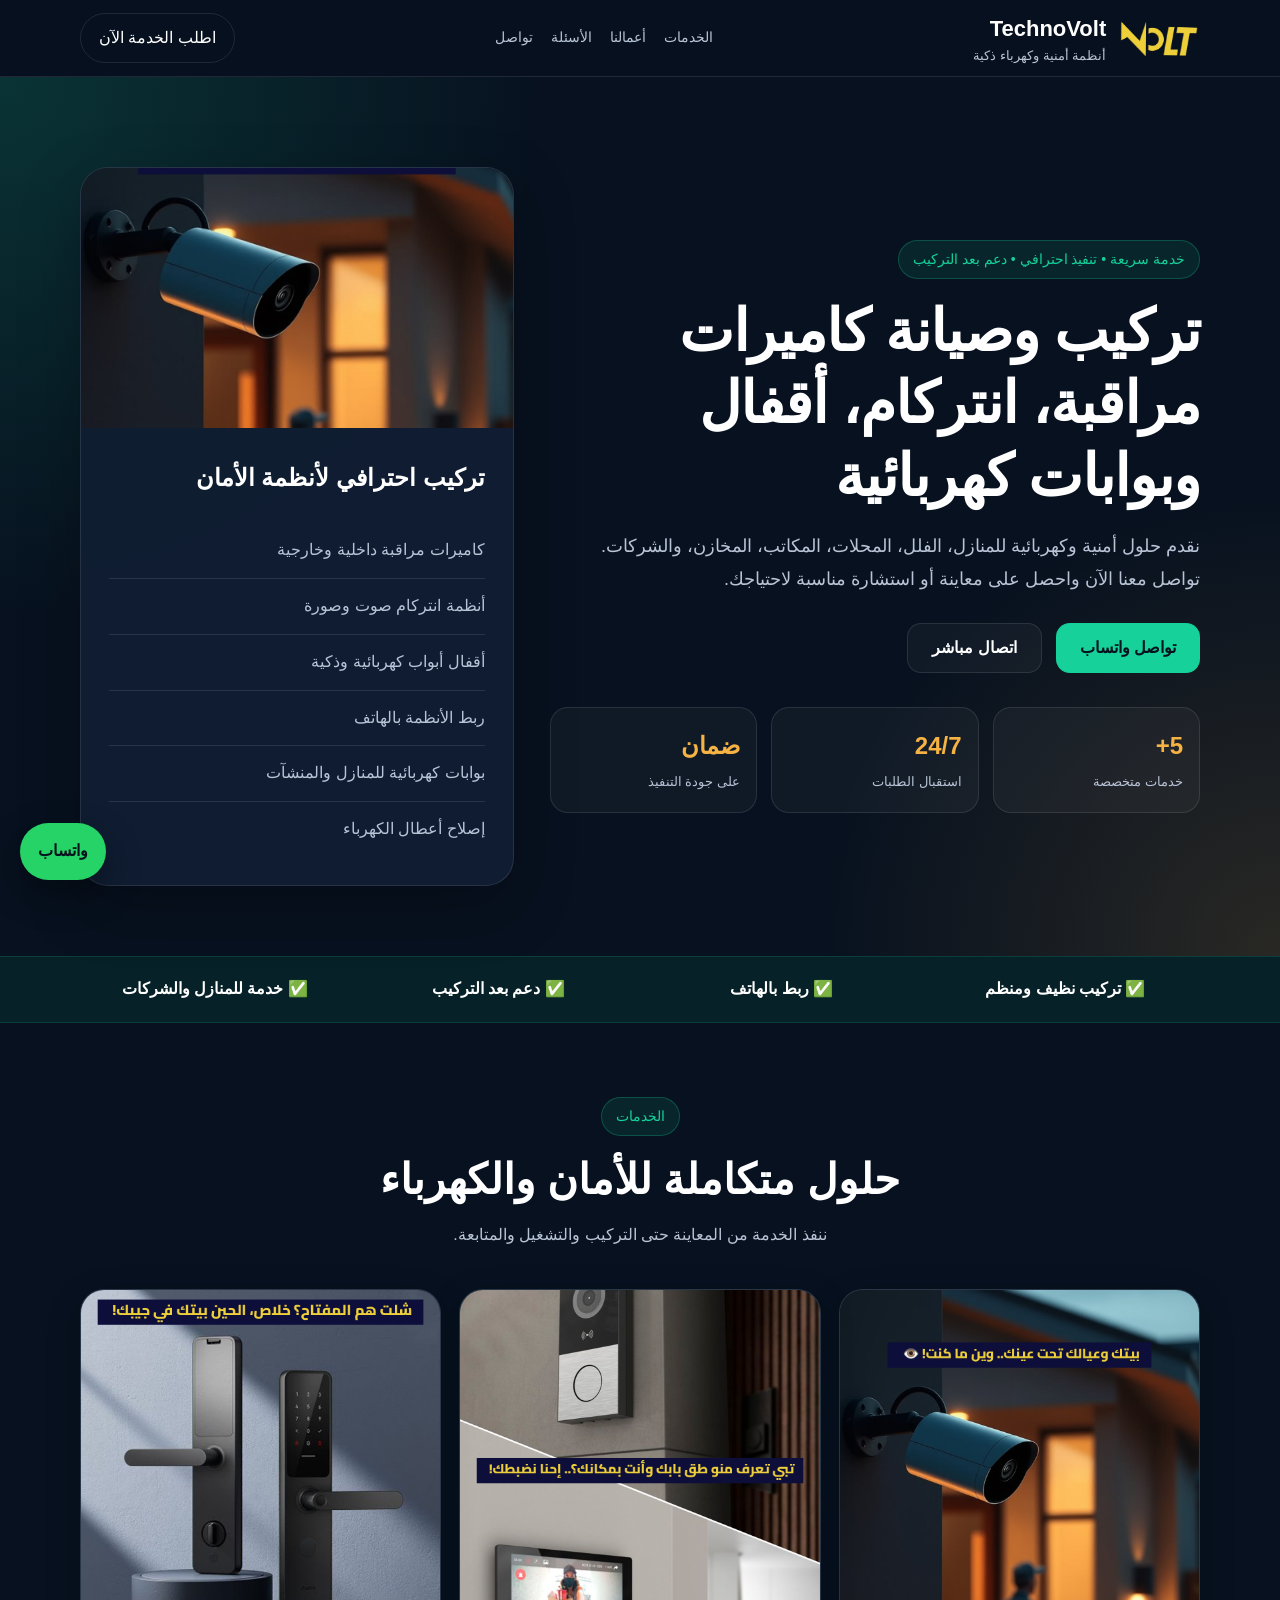
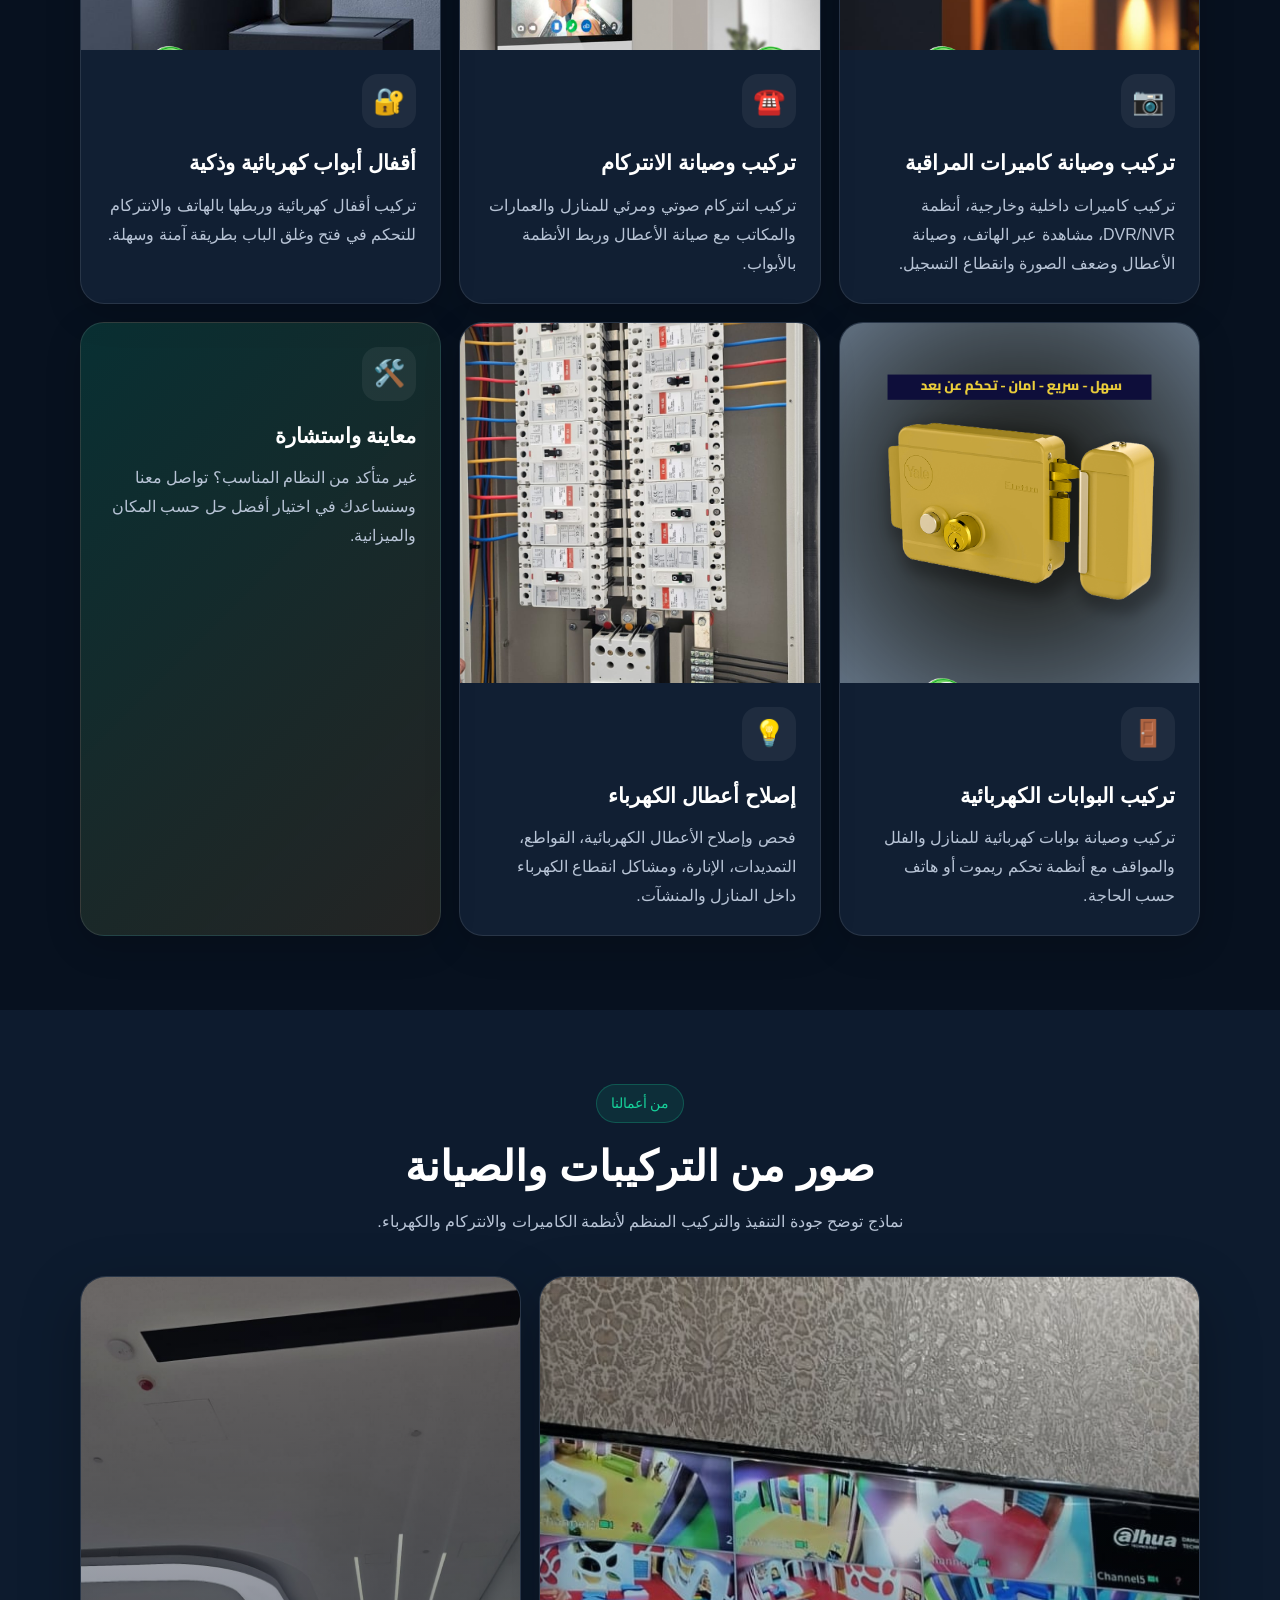
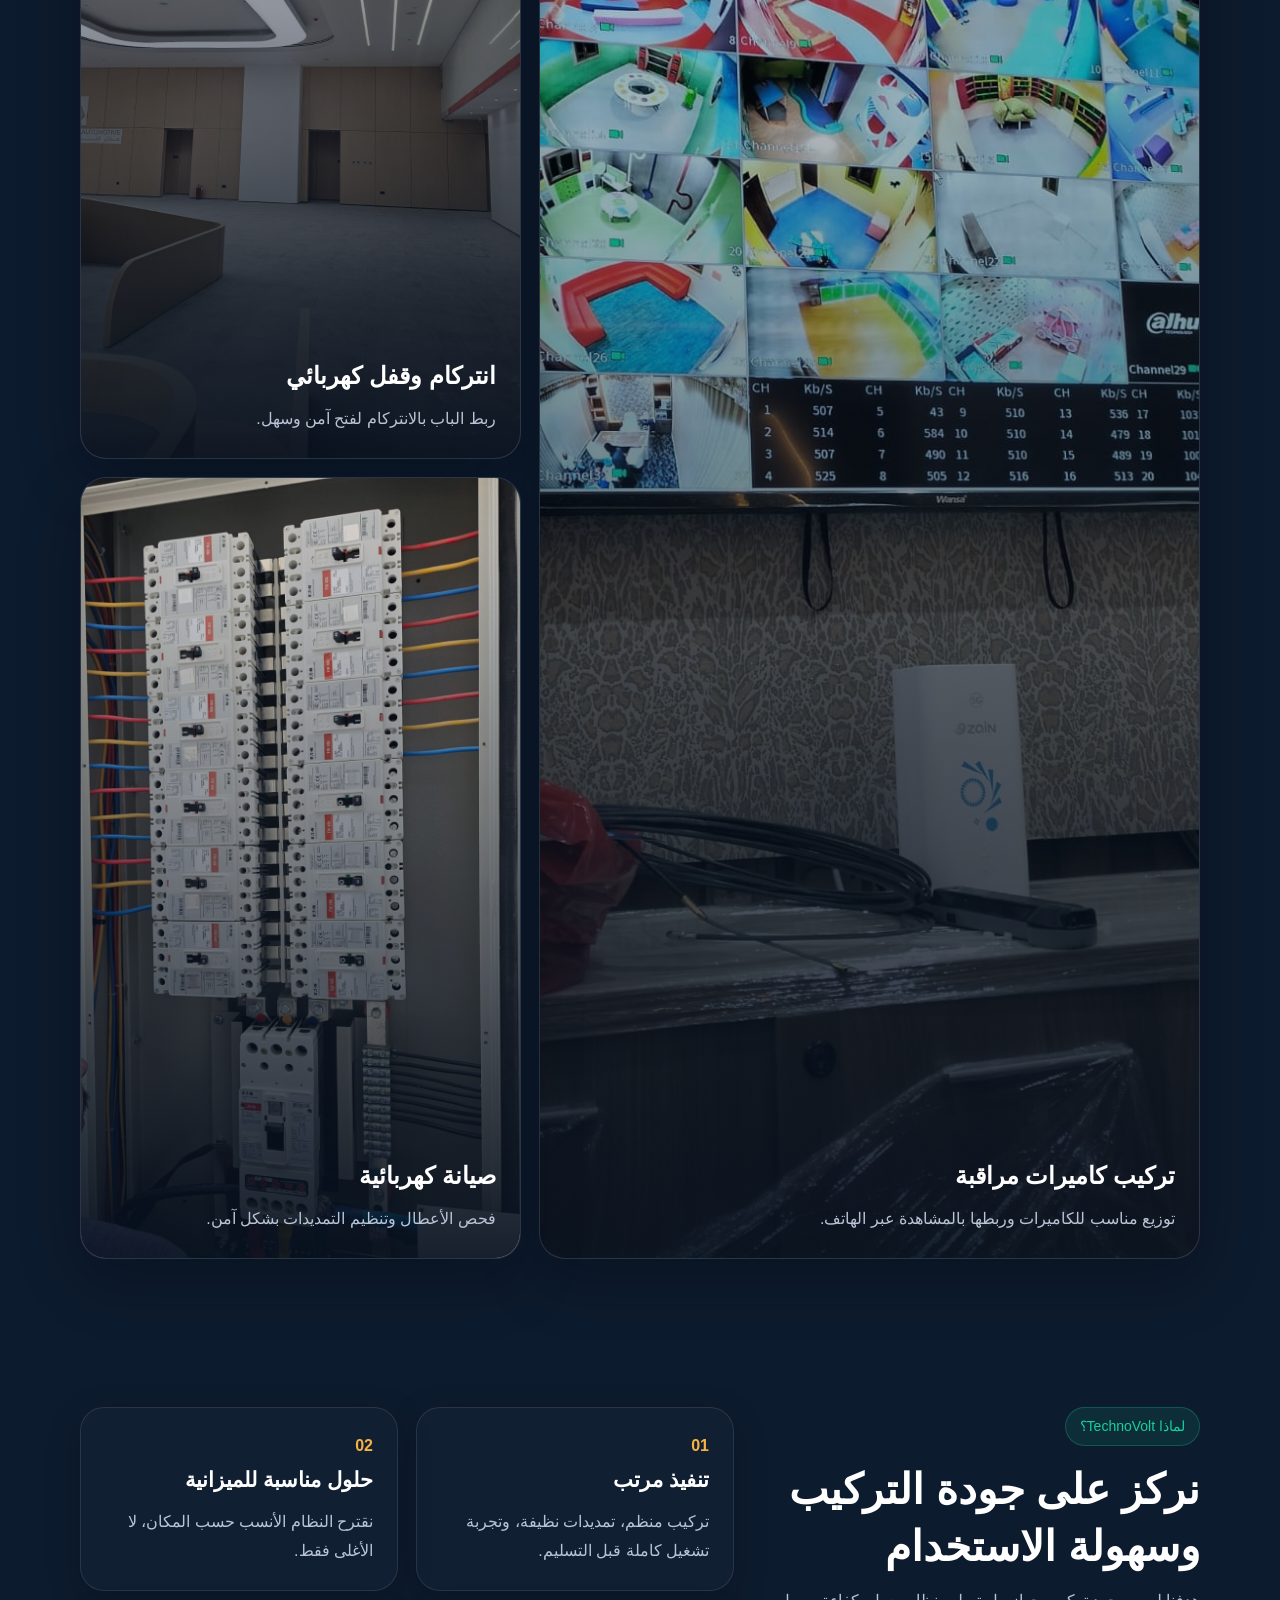
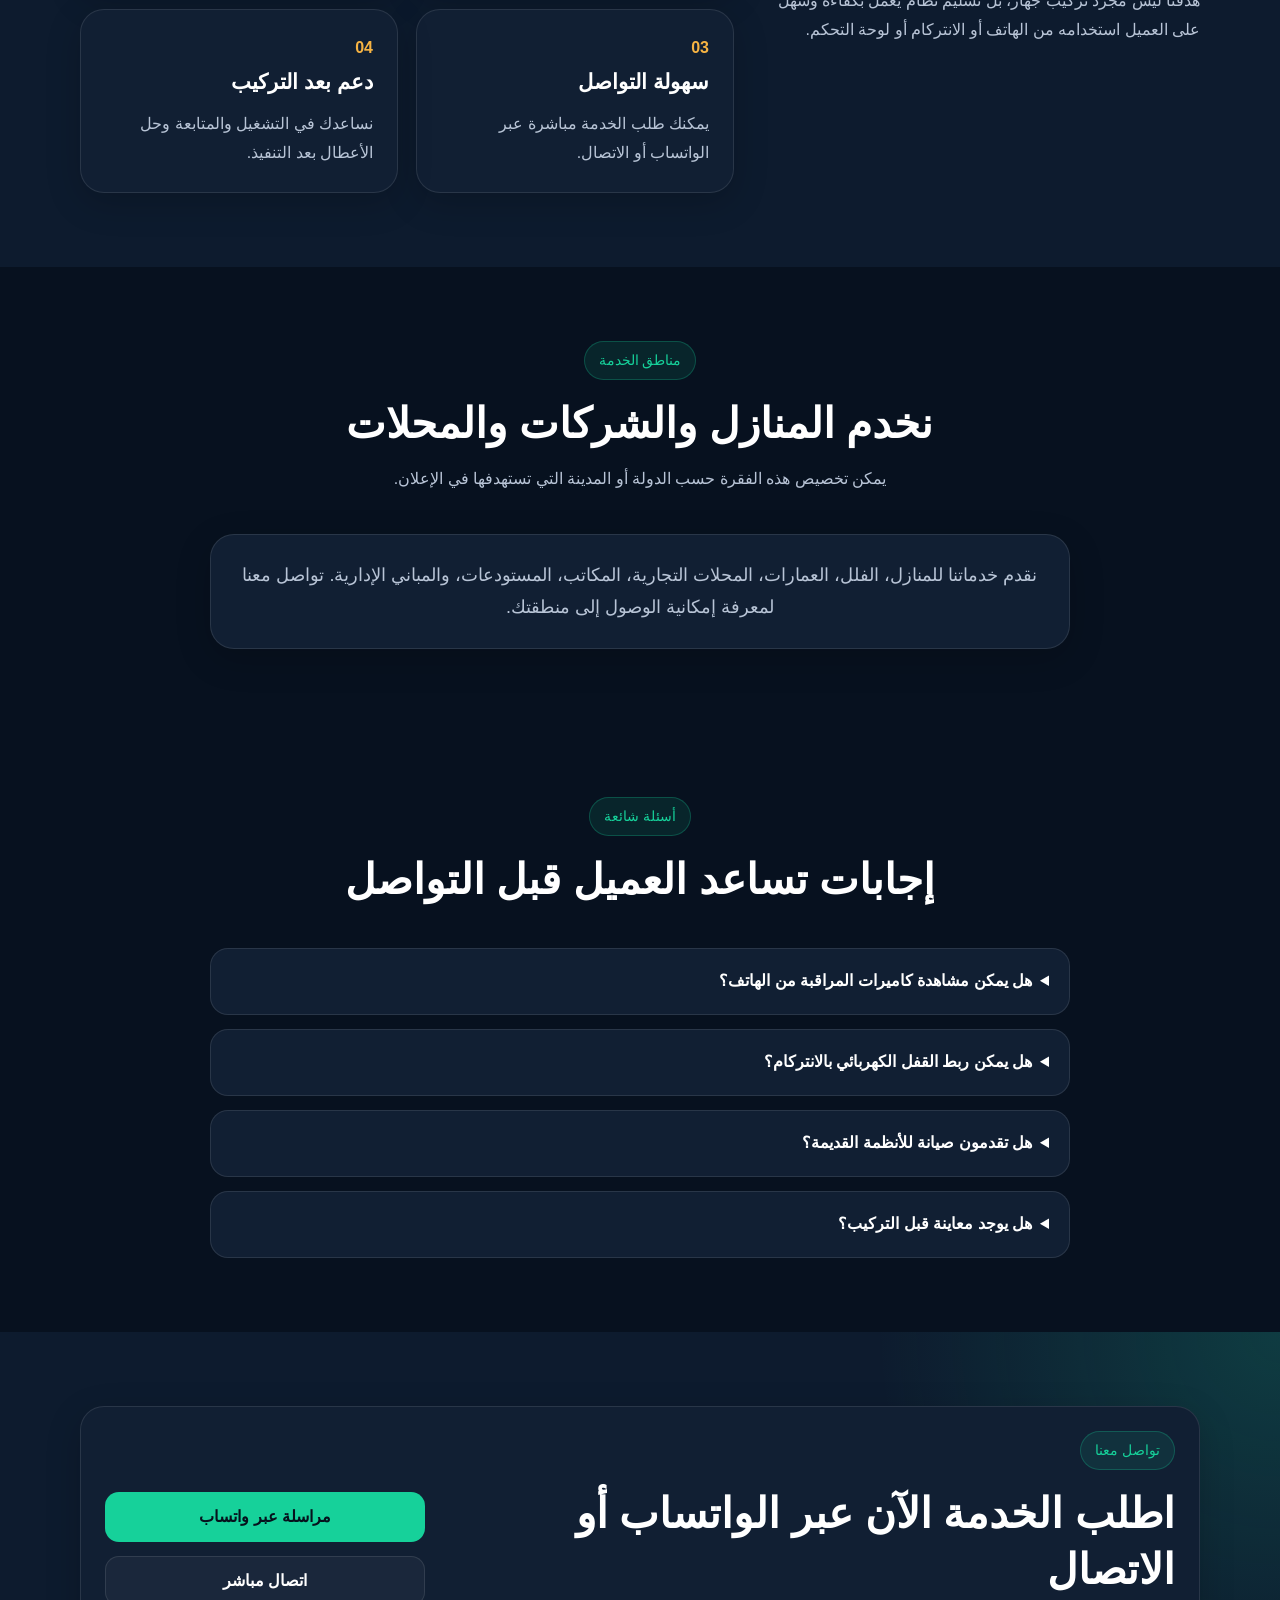
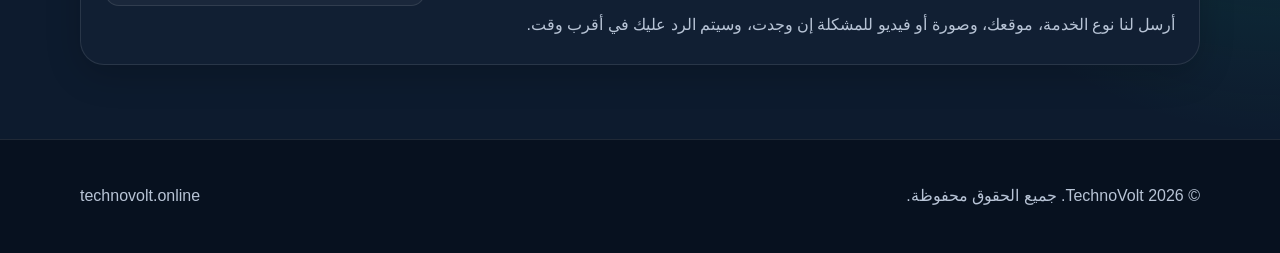
==== commit df0e88b1: "new website" ====
--- a/index.html
+++ b/index.html
@@ -1,17 +1,21 @@
 <!DOCTYPE html>
 <html lang="ar" dir="rtl">
+
 <head>
   <meta charset="UTF-8" />
   <meta name="viewport" content="width=device-width, initial-scale=1.0" />
 
   <title>TechnoVolt | تركيب كاميرات مراقبة وانتركام وأقفال كهربائية</title>
 
-  <meta name="description" content="TechnoVolt لخدمات تركيب وصيانة كاميرات المراقبة، الانتركام، الأقفال الكهربائية، البوابات الكهربائية، وإصلاح أعطال الكهرباء. تواصل معنا عبر الواتساب أو الاتصال المباشر." />
-
-  <meta name="keywords" content="تركيب كاميرات مراقبة, صيانة كاميرات مراقبة, تركيب انتركام, صيانة انتركام, أقفال كهربائية, بوابات كهربائية, فني كهرباء, إصلاح أعطال الكهرباء" />
+  <meta name="description"
+    content="TechnoVolt لخدمات تركيب وصيانة كاميرات المراقبة، الانتركام، الأقفال الكهربائية، البوابات الكهربائية، وإصلاح أعطال الكهرباء. تواصل معنا عبر الواتساب أو الاتصال المباشر." />
+
+  <meta name="keywords"
+    content="تركيب كاميرات مراقبة, صيانة كاميرات مراقبة, تركيب انتركام, صيانة انتركام, أقفال كهربائية, بوابات كهربائية, فني كهرباء, إصلاح أعطال الكهرباء" />
 
   <meta property="og:title" content="TechnoVolt | أنظمة أمنية وكهرباء ذكية" />
-  <meta property="og:description" content="تركيب وصيانة كاميرات مراقبة، انتركام، أقفال كهربائية، بوابات كهربائية، وإصلاح أعطال الكهرباء." />
+  <meta property="og:description"
+    content="تركيب وصيانة كاميرات مراقبة، انتركام، أقفال كهربائية، بوابات كهربائية، وإصلاح أعطال الكهرباء." />
   <meta property="og:type" content="website" />
   <meta property="og:url" content="https://technovolt.online" />
 
@@ -42,13 +46,20 @@
 
   <header class="navbar">
     <div class="container nav-content">
-      <div class="brand">
-        <span class="logo">⚡</span>
+      <a href="#" class="brand" aria-label="TechnoVolt الرئيسية">
+        <img class="logo" src="images/logo.png" alt="الشعار" />
         <div>
           <h1>TechnoVolt</h1>
           <p>أنظمة أمنية وكهرباء ذكية</p>
         </div>
-      </div>
+      </a>
+
+      <nav class="nav-links" aria-label="روابط الموقع">
+        <a href="#services">الخدمات</a>
+        <a href="#gallery">أعمالنا</a>
+        <a href="#faq">الأسئلة</a>
+        <a href="#contact">تواصل</a>
+      </nav>
 
       <a href="#contact" class="nav-btn">اطلب الخدمة الآن</a>
     </div>
@@ -93,21 +104,33 @@
           </div>
         </div>
 
-        <div class="hero-card">
-          <h3>خدماتنا الأساسية</h3>
-          <ul>
-            <li>كاميرات مراقبة داخلية وخارجية</li>
-            <li>أنظمة انتركام صوت وصورة</li>
-            <li>أقفال أبواب كهربائية وذكية</li>
-            <li>ربط الأنظمة بالهاتف</li>
-            <li>بوابات كهربائية للمنازل والمنشآت</li>
-            <li>إصلاح أعطال الكهرباء</li>
-          </ul>
-        </div>
-      </div>
-    </section>
-
-    <section class="services section">
+        <div class="hero-card image-card">
+          <img src="images/cctv-installation.png" alt="تركيب كاميرات مراقبة للمنازل والشركات" />
+          <div class="hero-card-content">
+            <h3>تركيب احترافي لأنظمة الأمان</h3>
+            <ul>
+              <li>كاميرات مراقبة داخلية وخارجية</li>
+              <li>أنظمة انتركام صوت وصورة</li>
+              <li>أقفال أبواب كهربائية وذكية</li>
+              <li>ربط الأنظمة بالهاتف</li>
+              <li>بوابات كهربائية للمنازل والمنشآت</li>
+              <li>إصلاح أعطال الكهرباء</li>
+            </ul>
+          </div>
+        </div>
+      </div>
+    </section>
+
+    <section class="proof-strip">
+      <div class="container proof-grid">
+        <div>✅ تركيب نظيف ومنظم</div>
+        <div>✅ ربط بالهاتف</div>
+        <div>✅ دعم بعد التركيب</div>
+        <div>✅ خدمة للمنازل والشركات</div>
+      </div>
+    </section>
+
+    <section id="services" class="services section">
       <div class="container">
         <div class="section-title">
           <span>الخدمات</span>
@@ -116,49 +139,64 @@
         </div>
 
         <div class="cards">
-          <article class="card">
-            <div class="icon">📷</div>
-            <h3>تركيب وصيانة كاميرات المراقبة</h3>
-            <p>
-              تركيب كاميرات داخلية وخارجية، أنظمة DVR/NVR، مشاهدة عبر الهاتف،
-              وصيانة الأعطال وضعف الصورة وانقطاع التسجيل.
-            </p>
-          </article>
-
-          <article class="card">
-            <div class="icon">☎️</div>
-            <h3>تركيب وصيانة الانتركام</h3>
-            <p>
-              تركيب انتركام صوتي ومرئي للمنازل والعمارات والمكاتب مع صيانة الأعطال
-              وربط الأنظمة بالأبواب.
-            </p>
-          </article>
-
-          <article class="card">
-            <div class="icon">🔐</div>
-            <h3>أقفال أبواب كهربائية وذكية</h3>
-            <p>
-              تركيب أقفال كهربائية وربطها بالهاتف والانتركام للتحكم في فتح وغلق الباب
-              بطريقة آمنة وسهلة.
-            </p>
-          </article>
-
-          <article class="card">
-            <div class="icon">🚪</div>
-            <h3>تركيب البوابات الكهربائية</h3>
-            <p>
-              تركيب وصيانة بوابات كهربائية للمنازل والفلل والمواقف مع أنظمة تحكم
-              ريموت أو هاتف حسب الحاجة.
-            </p>
-          </article>
-
-          <article class="card">
-            <div class="icon">💡</div>
-            <h3>إصلاح أعطال الكهرباء</h3>
-            <p>
-              فحص وإصلاح الأعطال الكهربائية، القواطع، التمديدات، الإنارة،
-              ومشاكل انقطاع الكهرباء داخل المنازل والمنشآت.
-            </p>
+          <article class="card service-card">
+            <img src="images/cctv-installation.png" alt="تركيب وصيانة كاميرات مراقبة" />
+            <div class="card-body">
+              <div class="icon">📷</div>
+              <h3>تركيب وصيانة كاميرات المراقبة</h3>
+              <p>
+                تركيب كاميرات داخلية وخارجية، أنظمة DVR/NVR، مشاهدة عبر الهاتف،
+                وصيانة الأعطال وضعف الصورة وانقطاع التسجيل.
+              </p>
+            </div>
+          </article>
+
+          <article class="card service-card">
+            <img src="images/intercam.png" alt="تركيب وصيانة انتركام صوت وصورة" />
+            <div class="card-body">
+              <div class="icon">☎️</div>
+              <h3>تركيب وصيانة الانتركام</h3>
+              <p>
+                تركيب انتركام صوتي ومرئي للمنازل والعمارات والمكاتب مع صيانة الأعطال
+                وربط الأنظمة بالأبواب.
+              </p>
+            </div>
+          </article>
+
+          <article class="card service-card">
+            <img src="images/smart-lock.png" alt="تركيب أقفال كهربائية وربطها بالهاتف" />
+            <div class="card-body">
+              <div class="icon">🔐</div>
+              <h3>أقفال أبواب كهربائية وذكية</h3>
+              <p>
+                تركيب أقفال كهربائية وربطها بالهاتف والانتركام للتحكم في فتح وغلق الباب
+                بطريقة آمنة وسهلة.
+              </p>
+            </div>
+          </article>
+
+          <article class="card service-card">
+            <img src="images/electric-gate.png" alt="تركيب وصيانة بوابات كهربائية" />
+            <div class="card-body">
+              <div class="icon">🚪</div>
+              <h3>تركيب البوابات الكهربائية</h3>
+              <p>
+                تركيب وصيانة بوابات كهربائية للمنازل والفلل والمواقف مع أنظمة تحكم
+                ريموت أو هاتف حسب الحاجة.
+              </p>
+            </div>
+          </article>
+
+          <article class="card service-card">
+            <img src="images/electrician.png" alt="فني كهرباء لإصلاح الأعطال" />
+            <div class="card-body">
+              <div class="icon">💡</div>
+              <h3>إصلاح أعطال الكهرباء</h3>
+              <p>
+                فحص وإصلاح الأعطال الكهربائية، القواطع، التمديدات، الإنارة،
+                ومشاكل انقطاع الكهرباء داخل المنازل والمنشآت.
+              </p>
+            </div>
           </article>
 
           <article class="card highlighted">
@@ -173,6 +211,44 @@
       </div>
     </section>
 
+    <section id="gallery" class="gallery section">
+      <div class="container">
+        <div class="section-title">
+          <span>من أعمالنا</span>
+          <h2>صور من التركيبات والصيانة</h2>
+          <p>
+            نماذج توضح جودة التنفيذ والتركيب المنظم لأنظمة الكاميرات والانتركام والكهرباء.
+          </p>
+        </div>
+
+        <div class="gallery-grid">
+          <div class="gallery-item large">
+            <img src="images/work-sample-1.png" alt="تركيب كاميرات مراقبة بشكل احترافي" />
+            <div>
+              <h3>تركيب كاميرات مراقبة</h3>
+              <p>توزيع مناسب للكاميرات وربطها بالمشاهدة عبر الهاتف.</p>
+            </div>
+          </div>
+
+          <div class="gallery-item">
+            <img src="images/work-sample-2.png" alt="تركيب انتركام وقفل كهربائي" />
+            <div>
+              <h3>انتركام وقفل كهربائي</h3>
+              <p>ربط الباب بالانتركام لفتح آمن وسهل.</p>
+            </div>
+          </div>
+
+          <div class="gallery-item">
+            <img src="images/electrician.png" alt="صيانة وتمديدات كهربائية" />
+            <div>
+              <h3>صيانة كهربائية</h3>
+              <p>فحص الأعطال وتنظيم التمديدات بشكل آمن.</p>
+            </div>
+          </div>
+        </div>
+      </div>
+    </section>
+
     <section class="why section">
       <div class="container why-grid">
         <div>
@@ -231,7 +307,7 @@
       </div>
     </section>
 
-    <section class="faq section">
+    <section id="faq" class="faq section">
       <div class="container">
         <div class="section-title">
           <span>أسئلة شائعة</span>
@@ -246,7 +322,8 @@
 
           <details>
             <summary>هل يمكن ربط القفل الكهربائي بالانتركام؟</summary>
-            <p>نعم، يمكن ربط القفل الكهربائي بالانتركام بحيث يتم فتح الباب من شاشة الانتركام أو من الهاتف حسب النظام المستخدم.</p>
+            <p>نعم، يمكن ربط القفل الكهربائي بالانتركام بحيث يتم فتح الباب من شاشة الانتركام أو من الهاتف حسب النظام
+              المستخدم.</p>
           </details>
 
           <details>
@@ -299,4 +376,5 @@
 
   <script src="script.js"></script>
 </body>
+
 </html>
--- a/style.css
+++ b/style.css
@@ -32,6 +32,10 @@
   color: inherit;
 }
 
+img {
+  max-width: 100%;
+}
+
 .container {
   width: min(1120px, calc(100% - 32px));
   margin: auto;
@@ -61,14 +65,14 @@
 }
 
 .logo {
-  width: 46px;
+  /* width: 46px; */
   height: 46px;
   display: grid;
   place-items: center;
-  border-radius: 14px;
-  background: linear-gradient(135deg, var(--primary), var(--accent));
-  color: #07111f;
-  font-size: 24px;
+  /* border-radius: 14px;
+  background: linear-gradient(135deg, var(--primary), var(--accent)); */
+  /* color: #07111f; */
+  /* font-size: 24px; */
 }
 
 .brand h1 {
@@ -80,6 +84,22 @@
   margin: -4px 0 0;
   font-size: 13px;
   color: var(--muted);
+}
+
+.nav-links {
+  display: flex;
+  align-items: center;
+  gap: 18px;
+  color: var(--muted);
+  font-size: 14px;
+}
+
+.nav-links a {
+  transition: 0.2s ease;
+}
+
+.nav-links a:hover {
+  color: var(--primary);
 }
 
 .nav-btn {
@@ -202,8 +222,23 @@
   background: rgba(17, 31, 51, 0.9);
   border: 1px solid var(--border);
   border-radius: 28px;
+  box-shadow: var(--shadow);
+}
+
+.image-card {
+  padding: 0;
+  overflow: hidden;
+}
+
+.image-card img {
+  width: 100%;
+  height: 260px;
+  object-fit: cover;
+  display: block;
+}
+
+.hero-card-content {
   padding: 28px;
-  box-shadow: var(--shadow);
 }
 
 .hero-card h3 {
@@ -225,6 +260,22 @@
 
 .hero-card li:last-child {
   border-bottom: 0;
+}
+
+.proof-strip {
+  padding: 18px 0;
+  background: rgba(22, 209, 154, 0.08);
+  border-top: 1px solid rgba(22, 209, 154, 0.16);
+  border-bottom: 1px solid rgba(22, 209, 154, 0.16);
+}
+
+.proof-grid {
+  display: grid;
+  grid-template-columns: repeat(4, 1fr);
+  gap: 14px;
+  text-align: center;
+  color: var(--text);
+  font-weight: 700;
 }
 
 .section {
@@ -269,6 +320,22 @@
   box-shadow: 0 10px 35px rgba(0, 0, 0, 0.18);
 }
 
+.service-card {
+  padding: 0;
+  overflow: hidden;
+}
+
+.service-card img {
+  width: 100%;
+  height: 360px;
+  object-fit: cover;
+  display: block;
+}
+
+.card-body {
+  padding: 24px;
+}
+
 .card.highlighted {
   background: linear-gradient(135deg, rgba(22, 209, 154, 0.16), rgba(246, 179, 67, 0.12));
 }
@@ -292,6 +359,69 @@
 
 .card p,
 .feature p {
+  margin: 0;
+  color: var(--muted);
+}
+
+.gallery {
+  background: var(--bg-soft);
+}
+
+.gallery-grid {
+  display: grid;
+  grid-template-columns: 1.2fr 0.8fr;
+  gap: 18px;
+}
+
+.gallery-item {
+  position: relative;
+  min-height: 280px;
+  overflow: hidden;
+  border-radius: 26px;
+  border: 1px solid var(--border);
+  background: var(--card);
+  box-shadow: var(--shadow);
+}
+
+.gallery-item.large {
+  grid-row: span 2;
+  min-height: 580px;
+}
+
+.gallery-item img {
+  width: 100%;
+  height: 100%;
+  min-height: inherit;
+  object-fit: cover;
+  display: block;
+  transition: transform 0.35s ease;
+}
+
+.gallery-item:hover img {
+  transform: scale(1.04);
+}
+
+.gallery-item::after {
+  content: "";
+  position: absolute;
+  inset: 0;
+  background: linear-gradient(to top, rgba(7, 17, 31, 0.92), rgba(7, 17, 31, 0.08));
+}
+
+.gallery-item div {
+  position: absolute;
+  right: 24px;
+  left: 24px;
+  bottom: 24px;
+  z-index: 2;
+}
+
+.gallery-item h3 {
+  margin: 0 0 8px;
+  font-size: 24px;
+}
+
+.gallery-item p {
   margin: 0;
   color: var(--muted);
 }
@@ -392,10 +522,18 @@
   box-shadow: 0 14px 35px rgba(0, 0, 0, 0.35);
 }
 
+@media (max-width: 1000px) {
+  .nav-links {
+    display: none;
+  }
+}
+
 @media (max-width: 900px) {
+
   .hero-grid,
   .why-grid,
-  .contact-box {
+  .contact-box,
+  .gallery-grid {
     grid-template-columns: 1fr;
   }
 
@@ -405,6 +543,18 @@
 
   .contact-actions {
     margin-top: 0;
+  }
+
+  .gallery-item.large {
+    min-height: 340px;
+  }
+
+  .gallery-item {
+    min-height: 300px;
+  }
+
+  .proof-grid {
+    grid-template-columns: repeat(2, 1fr);
   }
 }
 
@@ -427,8 +577,33 @@
     width: 100%;
   }
 
+  .image-card img {
+    height: 220px;
+  }
+
+  .service-card img {
+    height: 170px;
+  }
+
+  .gallery-item,
+  .gallery-item.large {
+    min-height: 260px;
+  }
+
   .footer-content {
     display: block;
     text-align: center;
   }
+}
+
+@media (max-width: 500px) {
+  .proof-grid {
+    grid-template-columns: 1fr;
+  }
+
+  .floating-whatsapp {
+    left: 14px;
+    bottom: 14px;
+    padding: 12px 16px;
+  }
 }
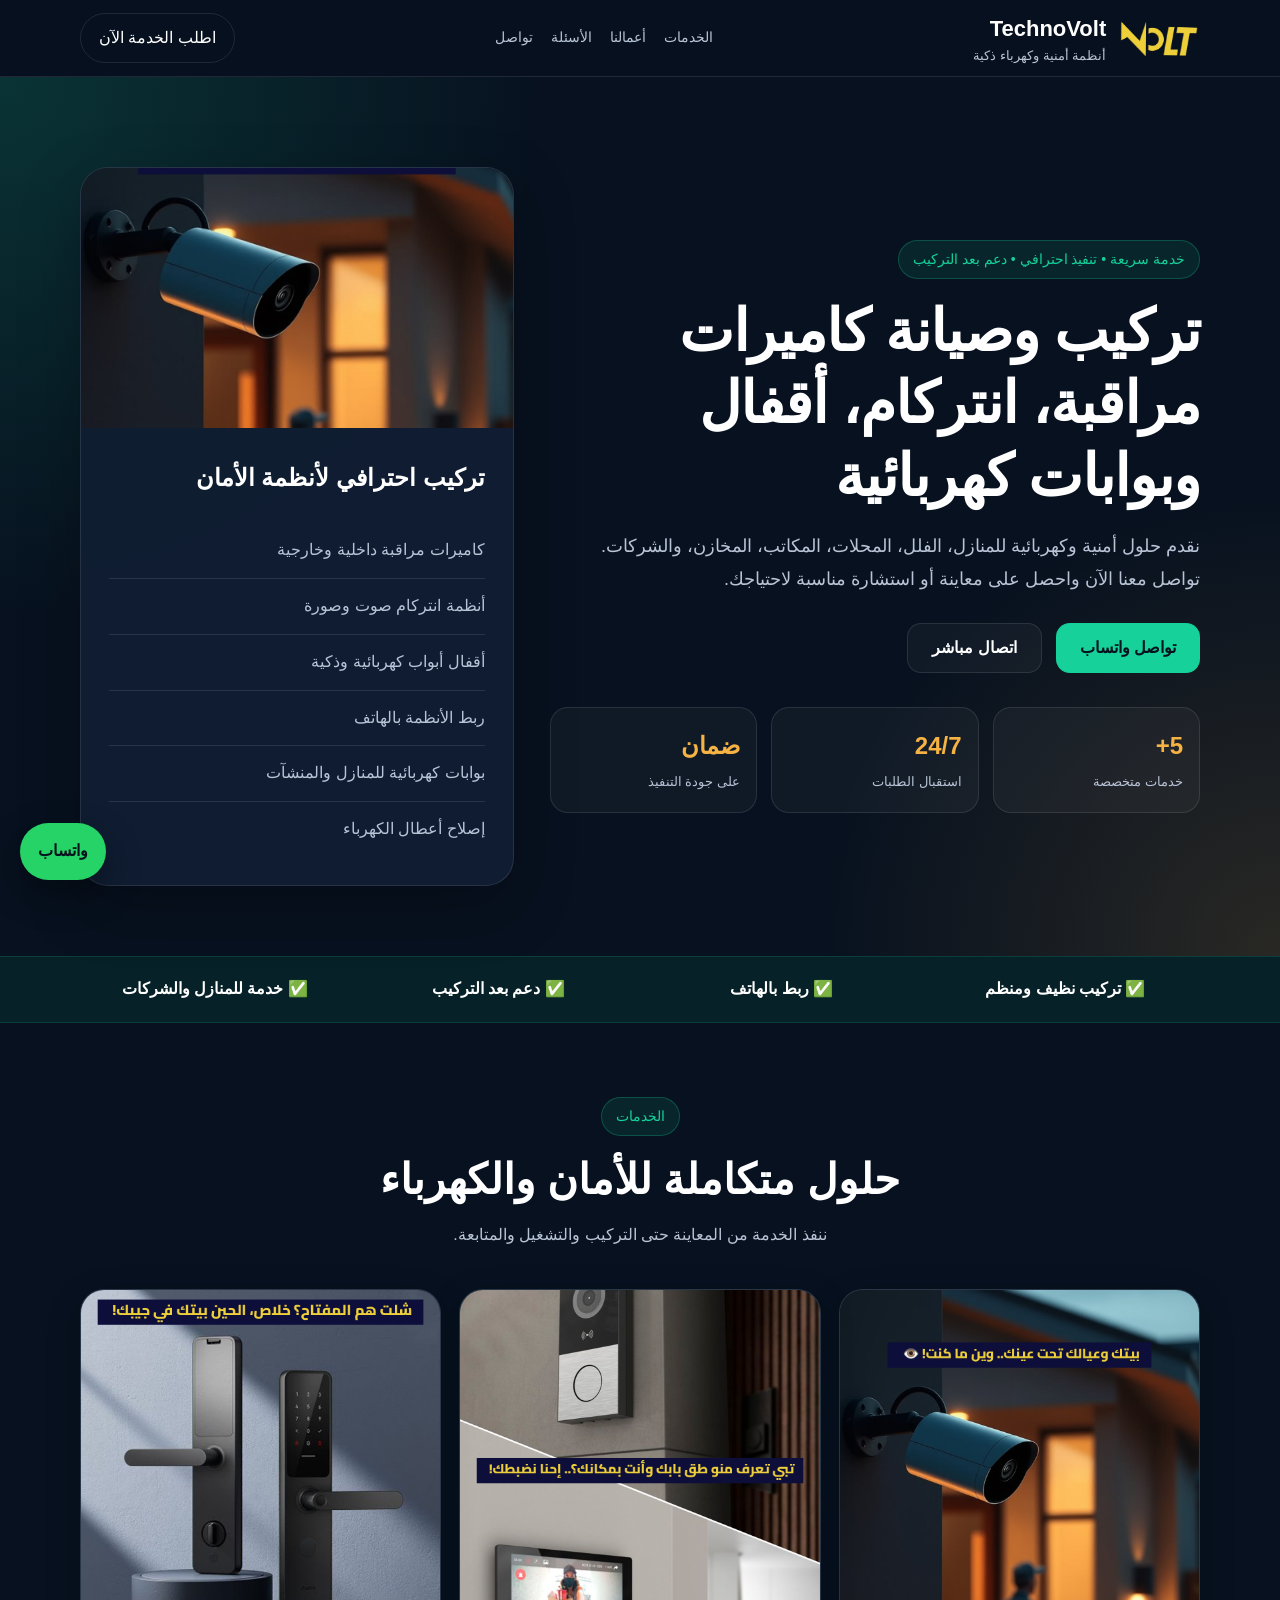
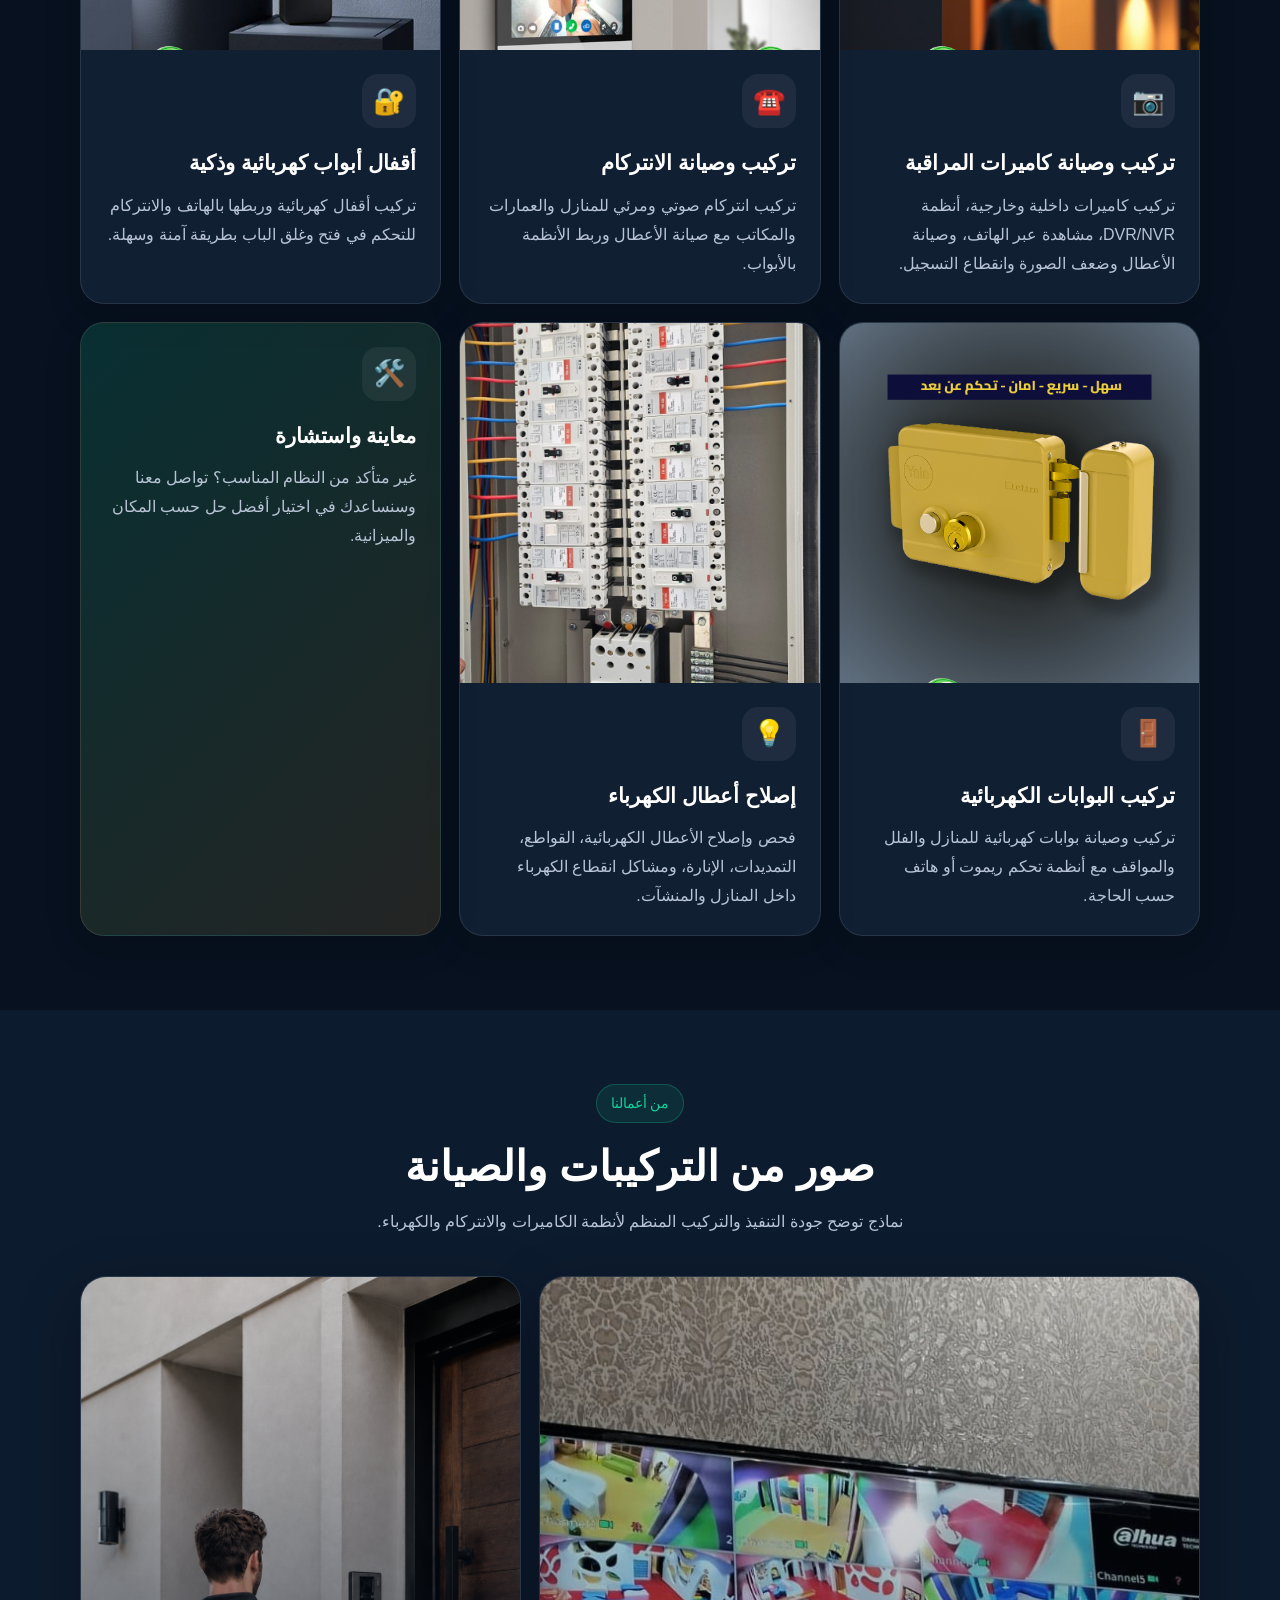
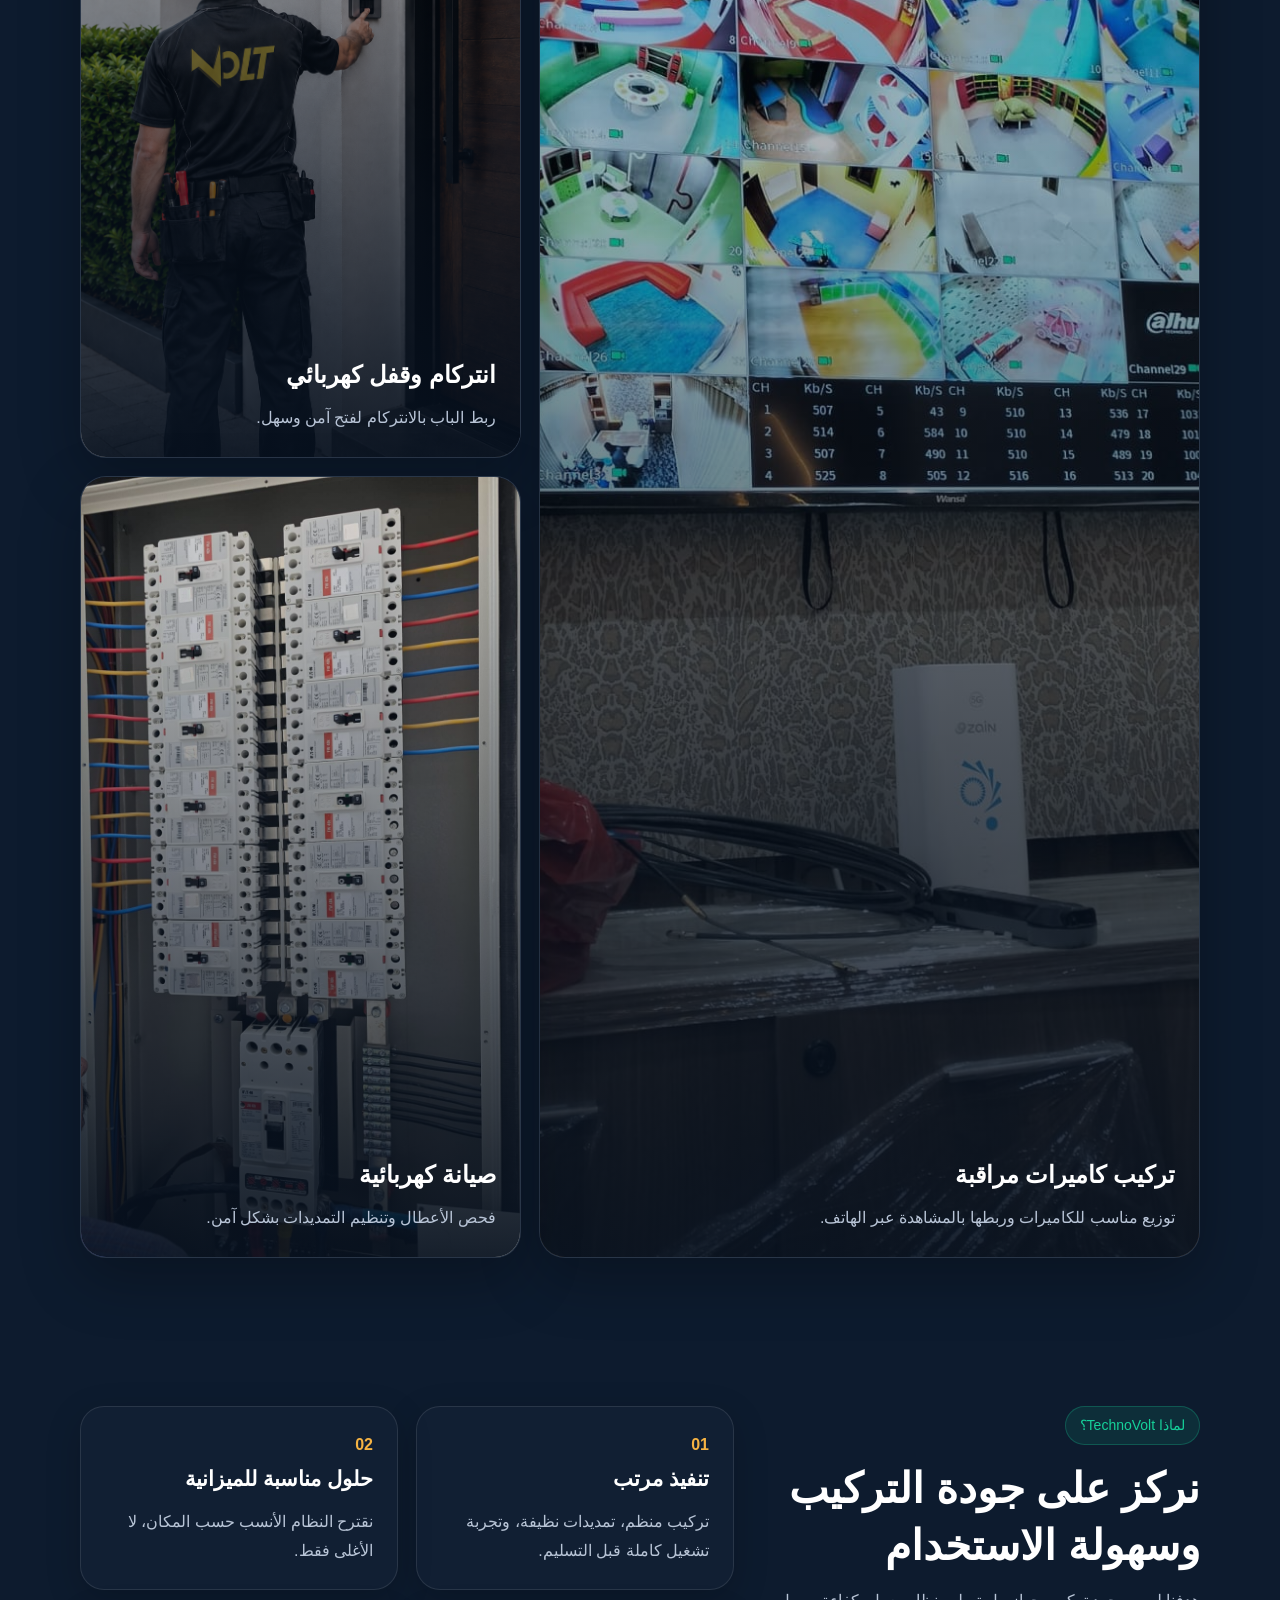
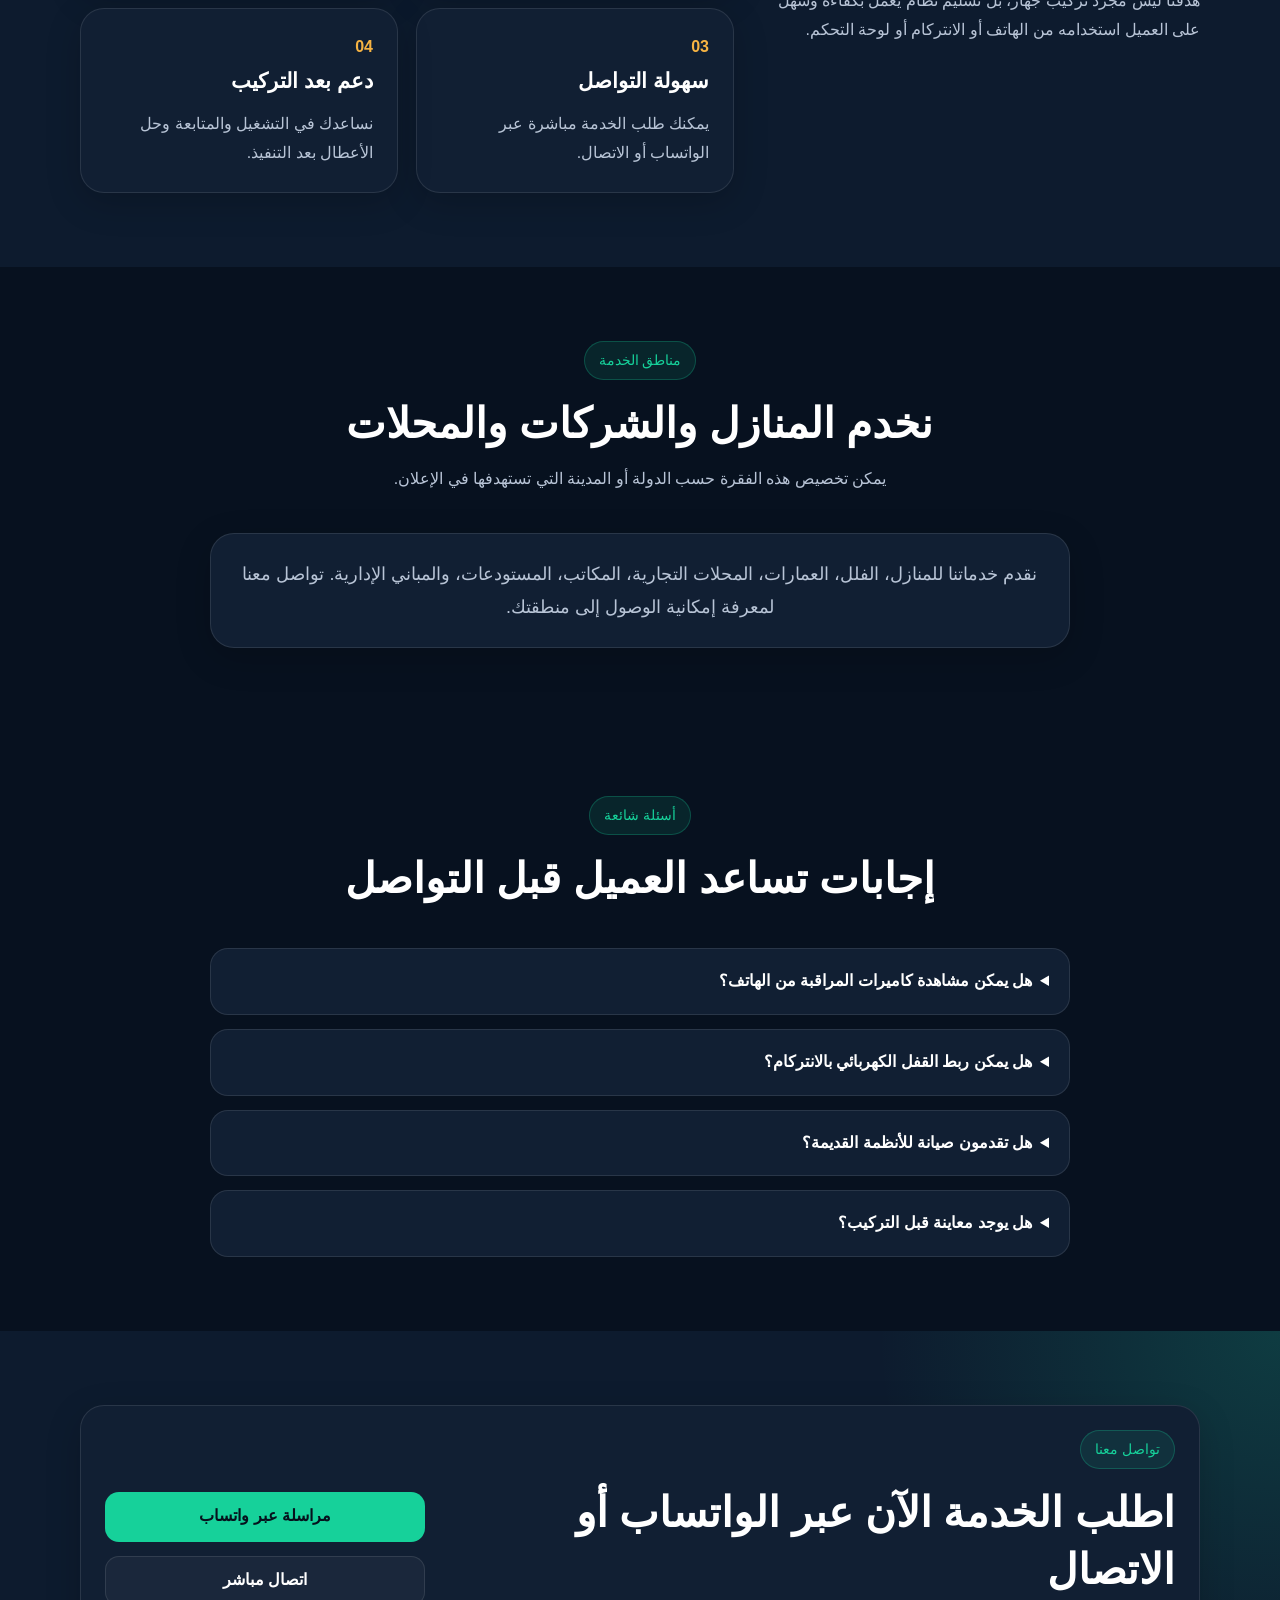
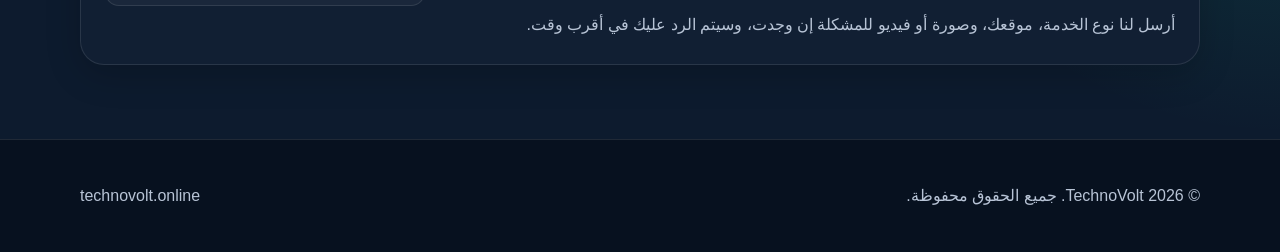
==== commit aae0409a: "Install Google Tag Manager" ====
--- a/index.html
+++ b/index.html
@@ -2,6 +2,18 @@
 <html lang="ar" dir="rtl">
 
 <head>
+  <!-- Google Tag Manager -->
+  <script>
+    (function (w, d, s, l, i) {
+      w[l] = w[l] || []; w[l].push({
+        'gtm.start':
+          new Date().getTime(), event: 'gtm.js'
+      }); var f = d.getElementsByTagName(s)[0],
+        j = d.createElement(s), dl = l != 'dataLayer' ? '&l=' + l : ''; j.async = true; j.src =
+          'https://www.googletagmanager.com/gtm.js?id=' + i + dl; f.parentNode.insertBefore(j, f);
+    })(window, document, 'script', 'dataLayer', 'GTM-MRMSX66L');
+  </script>
+  <!-- End Google Tag Manager -->
   <meta charset="UTF-8" />
   <meta name="viewport" content="width=device-width, initial-scale=1.0" />
 
@@ -44,6 +56,10 @@
 
 <body>
 
+  <!-- Google Tag Manager (noscript) -->
+  <noscript><iframe src="https://www.googletagmanager.com/ns.html?id=GTM-MRMSX66L" height="0" width="0"
+      style="display:none;visibility:hidden"></iframe></noscript>
+  <!-- End Google Tag Manager (noscript) -->
   <header class="navbar">
     <div class="container nav-content">
       <a href="#" class="brand" aria-label="TechnoVolt الرئيسية">
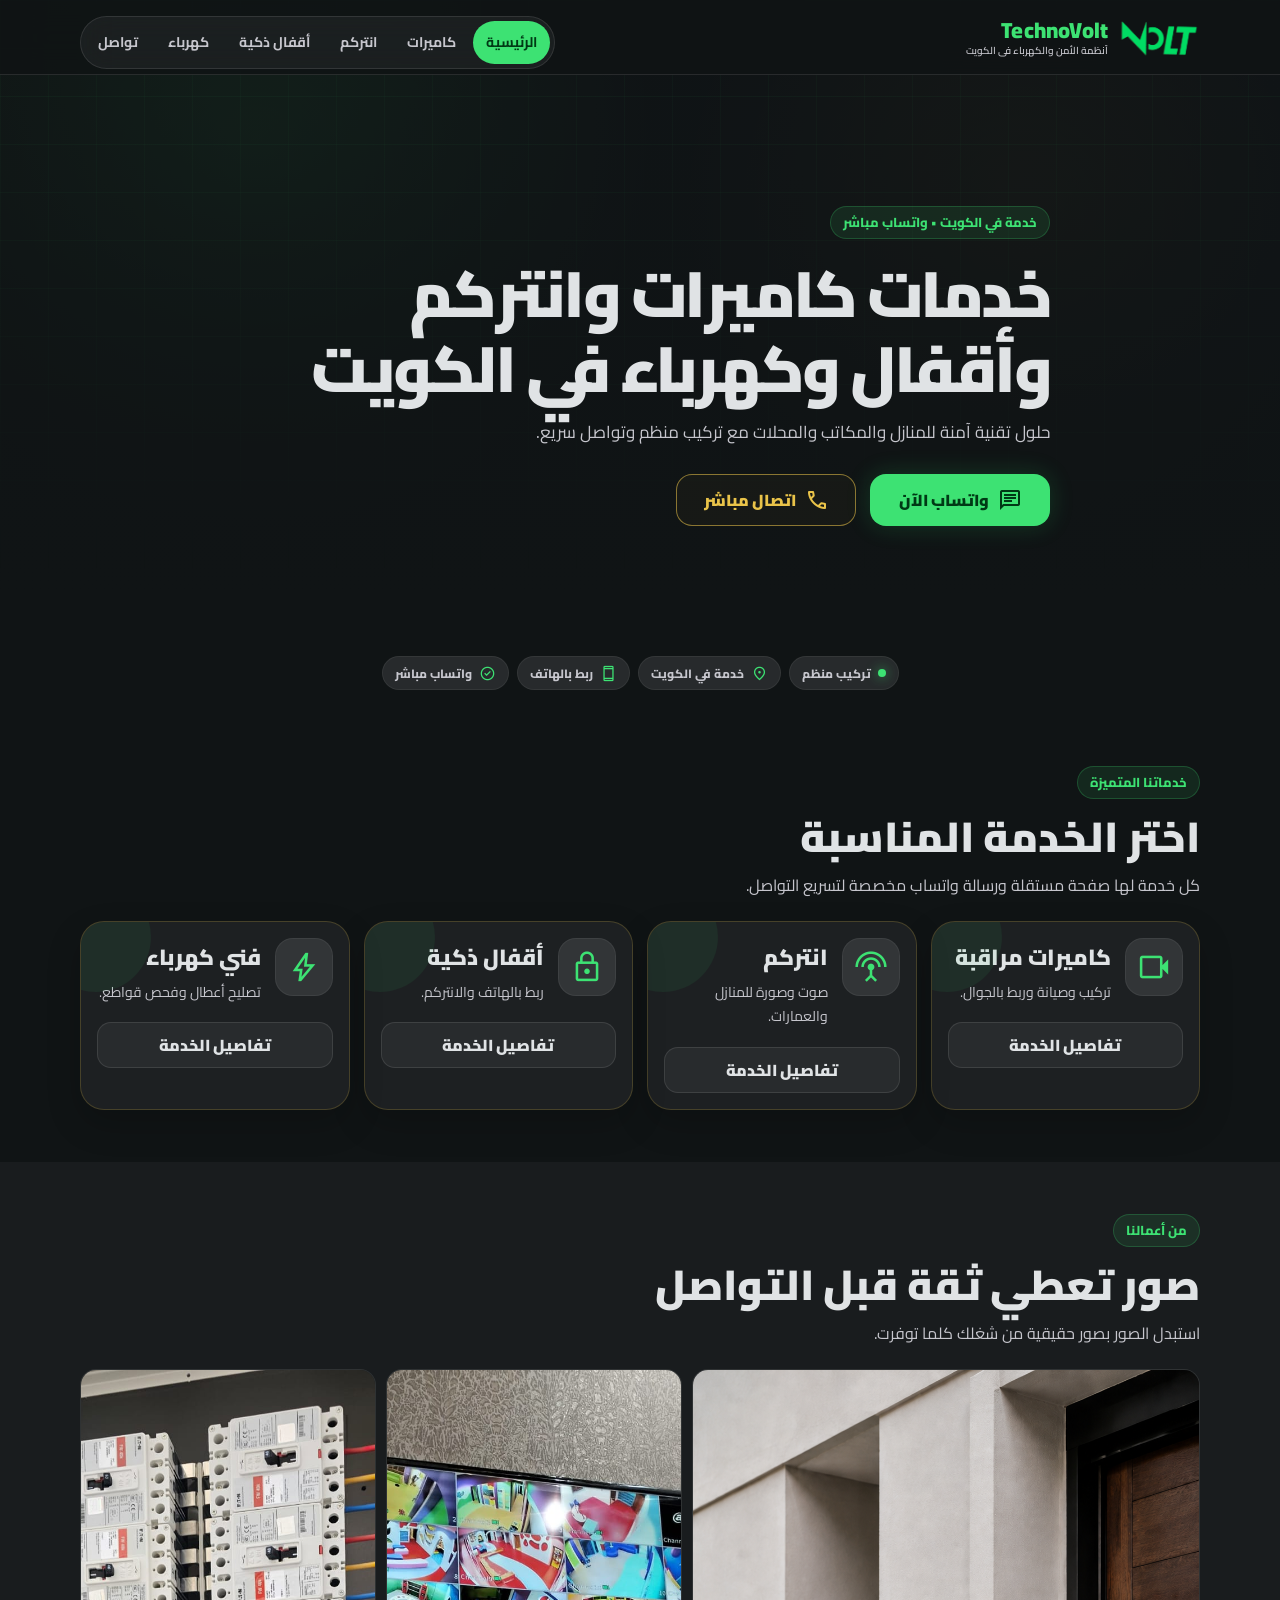
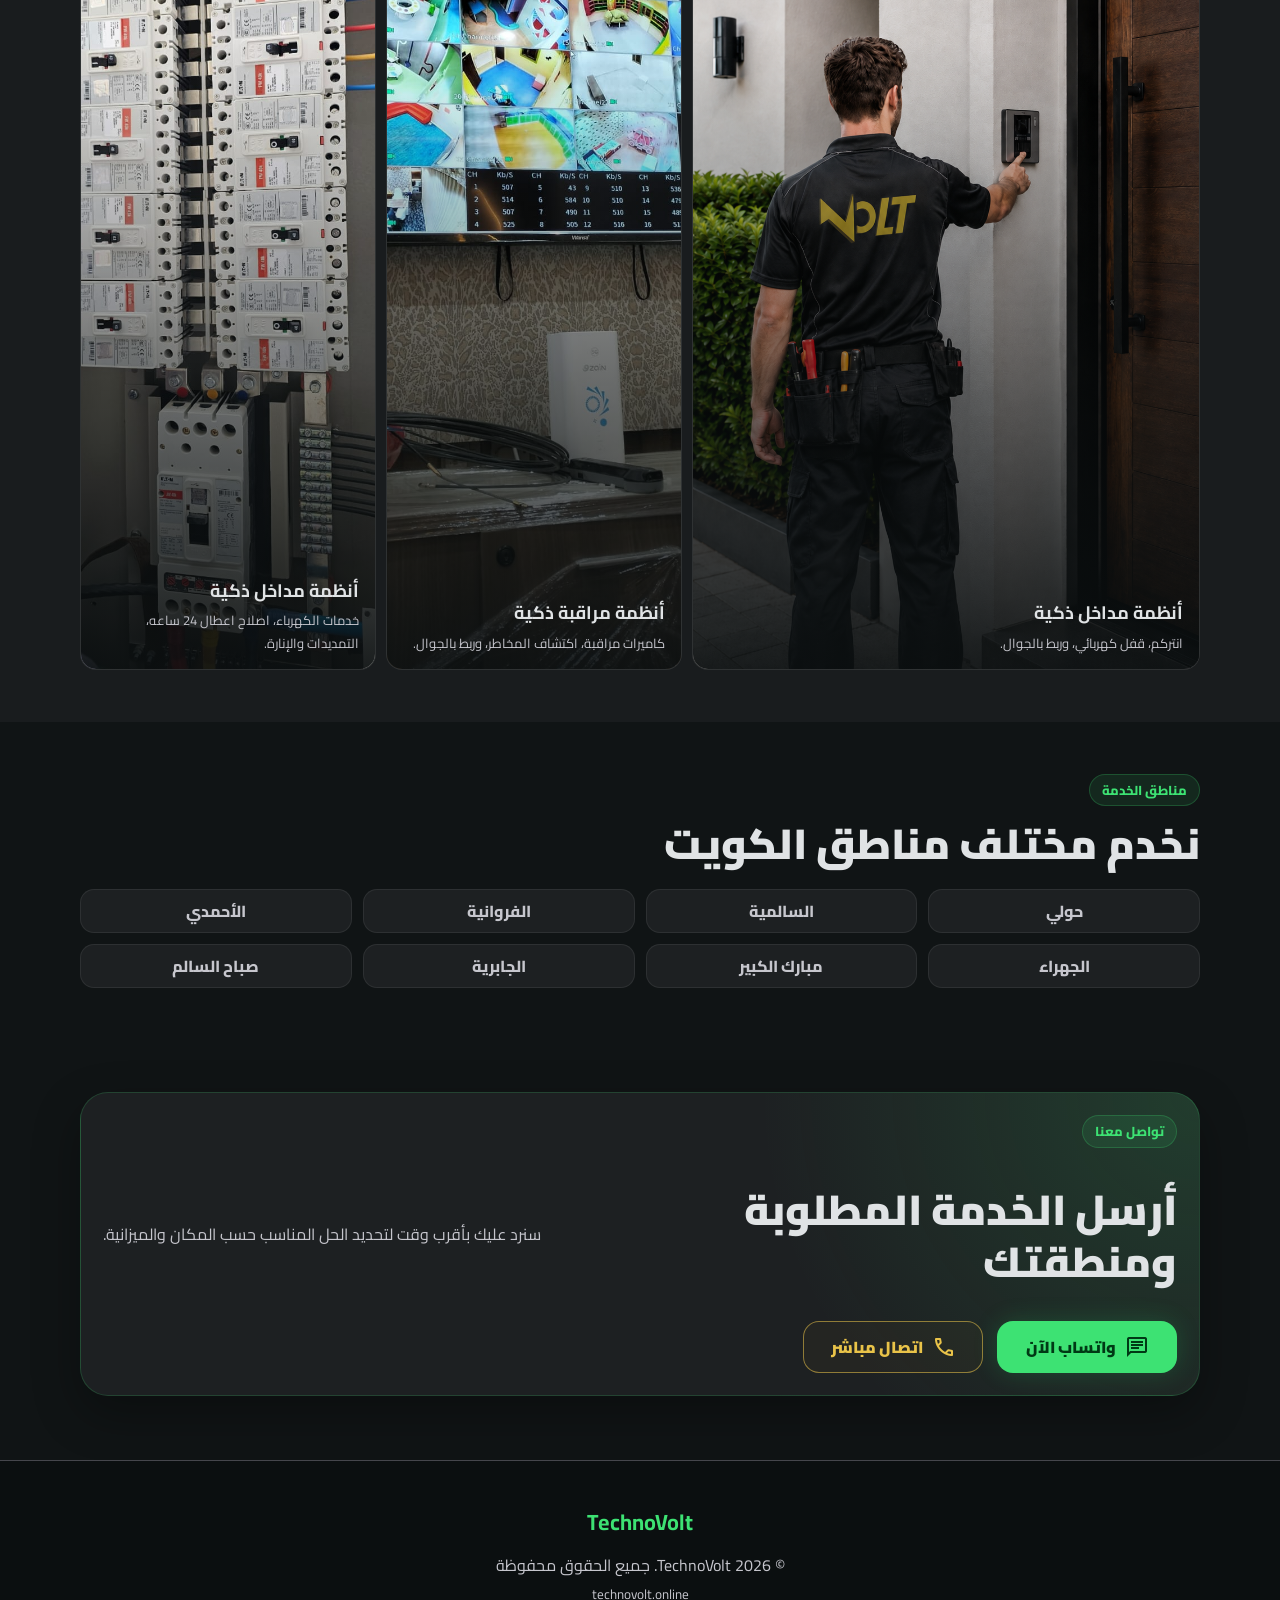
==== commit ea5a7f99: "new website style with multiple pages" ====
--- a/index.html
+++ b/index.html
@@ -1,396 +1,274 @@
-<!DOCTYPE html>
-<html lang="ar" dir="rtl">
-
-<head>
-  <!-- Google Tag Manager -->
-  <script>
-    (function (w, d, s, l, i) {
-      w[l] = w[l] || []; w[l].push({
-        'gtm.start':
-          new Date().getTime(), event: 'gtm.js'
-      }); var f = d.getElementsByTagName(s)[0],
-        j = d.createElement(s), dl = l != 'dataLayer' ? '&l=' + l : ''; j.async = true; j.src =
-          'https://www.googletagmanager.com/gtm.js?id=' + i + dl; f.parentNode.insertBefore(j, f);
-    })(window, document, 'script', 'dataLayer', 'GTM-MRMSX66L');
-  </script>
-  <!-- End Google Tag Manager -->
-  <meta charset="UTF-8" />
-  <meta name="viewport" content="width=device-width, initial-scale=1.0" />
-
-  <title>TechnoVolt | تركيب كاميرات مراقبة وانتركام وأقفال كهربائية</title>
-
-  <meta name="description"
-    content="TechnoVolt لخدمات تركيب وصيانة كاميرات المراقبة، الانتركام، الأقفال الكهربائية، البوابات الكهربائية، وإصلاح أعطال الكهرباء. تواصل معنا عبر الواتساب أو الاتصال المباشر." />
-
-  <meta name="keywords"
-    content="تركيب كاميرات مراقبة, صيانة كاميرات مراقبة, تركيب انتركام, صيانة انتركام, أقفال كهربائية, بوابات كهربائية, فني كهرباء, إصلاح أعطال الكهرباء" />
-
-  <meta property="og:title" content="TechnoVolt | أنظمة أمنية وكهرباء ذكية" />
-  <meta property="og:description"
-    content="تركيب وصيانة كاميرات مراقبة، انتركام، أقفال كهربائية، بوابات كهربائية، وإصلاح أعطال الكهرباء." />
-  <meta property="og:type" content="website" />
-  <meta property="og:url" content="https://technovolt.online" />
-
-  <link rel="canonical" href="https://technovolt.online" />
-  <link rel="stylesheet" href="style.css" />
-
-  <script type="application/ld+json">
-  {
-    "@context": "https://schema.org",
-    "@type": "LocalBusiness",
-    "name": "TechnoVolt",
-    "url": "https://technovolt.online",
-    "description": "خدمات تركيب وصيانة كاميرات المراقبة والانتركام والأقفال الكهربائية والبوابات الكهربائية وإصلاح أعطال الكهرباء.",
-    "areaServed": "Gulf Countries",
-    "serviceType": [
-      "تركيب كاميرات مراقبة",
-      "صيانة كاميرات مراقبة",
-      "تركيب انتركام",
-      "تركيب أقفال كهربائية",
-      "تركيب بوابات كهربائية",
-      "إصلاح أعطال الكهرباء"
-    ]
-  }
-  </script>
-</head>
-
-<body>
-
-  <!-- Google Tag Manager (noscript) -->
-  <noscript><iframe src="https://www.googletagmanager.com/ns.html?id=GTM-MRMSX66L" height="0" width="0"
-      style="display:none;visibility:hidden"></iframe></noscript>
-  <!-- End Google Tag Manager (noscript) -->
-  <header class="navbar">
-    <div class="container nav-content">
-      <a href="#" class="brand" aria-label="TechnoVolt الرئيسية">
-        <img class="logo" src="images/logo.png" alt="الشعار" />
-        <div>
-          <h1>TechnoVolt</h1>
-          <p>أنظمة أمنية وكهرباء ذكية</p>
-        </div>
-      </a>
-
-      <nav class="nav-links" aria-label="روابط الموقع">
-        <a href="#services">الخدمات</a>
-        <a href="#gallery">أعمالنا</a>
-        <a href="#faq">الأسئلة</a>
-        <a href="#contact">تواصل</a>
-      </nav>
-
-      <a href="#contact" class="nav-btn">اطلب الخدمة الآن</a>
-    </div>
-  </header>
-
-  <main>
-
-    <section class="hero">
-      <div class="container hero-grid">
-        <div class="hero-text">
-          <span class="badge">خدمة سريعة • تنفيذ احترافي • دعم بعد التركيب</span>
-
-          <h2>تركيب وصيانة كاميرات مراقبة، انتركام، أقفال وبوابات كهربائية</h2>
-
-          <p>
-            نقدم حلول أمنية وكهربائية للمنازل، الفلل، المحلات، المكاتب، المخازن، والشركات.
-            تواصل معنا الآن واحصل على معاينة أو استشارة مناسبة لاحتياجك.
-          </p>
-
-          <div class="hero-actions">
-            <a id="whatsappHero" class="btn primary" target="_blank" rel="noopener">
-              تواصل واتساب
-            </a>
-            <a id="callHero" class="btn secondary">
-              اتصال مباشر
-            </a>
-          </div>
-
-          <div class="trust">
-            <div>
-              <strong>5+</strong>
-              <span>خدمات متخصصة</span>
-            </div>
-            <div>
-              <strong>24/7</strong>
-              <span>استقبال الطلبات</span>
-            </div>
-            <div>
-              <strong>ضمان</strong>
-              <span>على جودة التنفيذ</span>
-            </div>
-          </div>
-        </div>
-
-        <div class="hero-card image-card">
-          <img src="images/cctv-installation.png" alt="تركيب كاميرات مراقبة للمنازل والشركات" />
-          <div class="hero-card-content">
-            <h3>تركيب احترافي لأنظمة الأمان</h3>
-            <ul>
-              <li>كاميرات مراقبة داخلية وخارجية</li>
-              <li>أنظمة انتركام صوت وصورة</li>
-              <li>أقفال أبواب كهربائية وذكية</li>
-              <li>ربط الأنظمة بالهاتف</li>
-              <li>بوابات كهربائية للمنازل والمنشآت</li>
-              <li>إصلاح أعطال الكهرباء</li>
-            </ul>
-          </div>
-        </div>
-      </div>
-    </section>
-
-    <section class="proof-strip">
-      <div class="container proof-grid">
-        <div>✅ تركيب نظيف ومنظم</div>
-        <div>✅ ربط بالهاتف</div>
-        <div>✅ دعم بعد التركيب</div>
-        <div>✅ خدمة للمنازل والشركات</div>
-      </div>
-    </section>
-
-    <section id="services" class="services section">
-      <div class="container">
-        <div class="section-title">
-          <span>الخدمات</span>
-          <h2>حلول متكاملة للأمان والكهرباء</h2>
-          <p>ننفذ الخدمة من المعاينة حتى التركيب والتشغيل والمتابعة.</p>
-        </div>
-
-        <div class="cards">
-          <article class="card service-card">
-            <img src="images/cctv-installation.png" alt="تركيب وصيانة كاميرات مراقبة" />
-            <div class="card-body">
-              <div class="icon">📷</div>
-              <h3>تركيب وصيانة كاميرات المراقبة</h3>
-              <p>
-                تركيب كاميرات داخلية وخارجية، أنظمة DVR/NVR، مشاهدة عبر الهاتف،
-                وصيانة الأعطال وضعف الصورة وانقطاع التسجيل.
-              </p>
-            </div>
-          </article>
-
-          <article class="card service-card">
-            <img src="images/intercam.png" alt="تركيب وصيانة انتركام صوت وصورة" />
-            <div class="card-body">
-              <div class="icon">☎️</div>
-              <h3>تركيب وصيانة الانتركام</h3>
-              <p>
-                تركيب انتركام صوتي ومرئي للمنازل والعمارات والمكاتب مع صيانة الأعطال
-                وربط الأنظمة بالأبواب.
-              </p>
-            </div>
-          </article>
-
-          <article class="card service-card">
-            <img src="images/smart-lock.png" alt="تركيب أقفال كهربائية وربطها بالهاتف" />
-            <div class="card-body">
-              <div class="icon">🔐</div>
-              <h3>أقفال أبواب كهربائية وذكية</h3>
-              <p>
-                تركيب أقفال كهربائية وربطها بالهاتف والانتركام للتحكم في فتح وغلق الباب
-                بطريقة آمنة وسهلة.
-              </p>
-            </div>
-          </article>
-
-          <article class="card service-card">
-            <img src="images/electric-gate.png" alt="تركيب وصيانة بوابات كهربائية" />
-            <div class="card-body">
-              <div class="icon">🚪</div>
-              <h3>تركيب البوابات الكهربائية</h3>
-              <p>
-                تركيب وصيانة بوابات كهربائية للمنازل والفلل والمواقف مع أنظمة تحكم
-                ريموت أو هاتف حسب الحاجة.
-              </p>
-            </div>
-          </article>
-
-          <article class="card service-card">
-            <img src="images/electrician.png" alt="فني كهرباء لإصلاح الأعطال" />
-            <div class="card-body">
-              <div class="icon">💡</div>
-              <h3>إصلاح أعطال الكهرباء</h3>
-              <p>
-                فحص وإصلاح الأعطال الكهربائية، القواطع، التمديدات، الإنارة،
-                ومشاكل انقطاع الكهرباء داخل المنازل والمنشآت.
-              </p>
-            </div>
-          </article>
-
-          <article class="card highlighted">
-            <div class="icon">🛠️</div>
-            <h3>معاينة واستشارة</h3>
-            <p>
-              غير متأكد من النظام المناسب؟ تواصل معنا وسنساعدك في اختيار أفضل حل
-              حسب المكان والميزانية.
-            </p>
-          </article>
-        </div>
-      </div>
-    </section>
-
-    <section id="gallery" class="gallery section">
-      <div class="container">
-        <div class="section-title">
-          <span>من أعمالنا</span>
-          <h2>صور من التركيبات والصيانة</h2>
-          <p>
-            نماذج توضح جودة التنفيذ والتركيب المنظم لأنظمة الكاميرات والانتركام والكهرباء.
-          </p>
-        </div>
-
-        <div class="gallery-grid">
-          <div class="gallery-item large">
-            <img src="images/work-sample-1.png" alt="تركيب كاميرات مراقبة بشكل احترافي" />
-            <div>
-              <h3>تركيب كاميرات مراقبة</h3>
-              <p>توزيع مناسب للكاميرات وربطها بالمشاهدة عبر الهاتف.</p>
-            </div>
-          </div>
-
-          <div class="gallery-item">
-            <img src="images/work-sample-2.png" alt="تركيب انتركام وقفل كهربائي" />
-            <div>
-              <h3>انتركام وقفل كهربائي</h3>
-              <p>ربط الباب بالانتركام لفتح آمن وسهل.</p>
-            </div>
-          </div>
-
-          <div class="gallery-item">
-            <img src="images/electrician.png" alt="صيانة وتمديدات كهربائية" />
-            <div>
-              <h3>صيانة كهربائية</h3>
-              <p>فحص الأعطال وتنظيم التمديدات بشكل آمن.</p>
-            </div>
-          </div>
-        </div>
-      </div>
-    </section>
-
-    <section class="why section">
-      <div class="container why-grid">
-        <div>
-          <span class="mini-title">لماذا TechnoVolt؟</span>
-          <h2>نركز على جودة التركيب وسهولة الاستخدام</h2>
-          <p>
-            هدفنا ليس مجرد تركيب جهاز، بل تسليم نظام يعمل بكفاءة وسهل على العميل استخدامه
-            من الهاتف أو الانتركام أو لوحة التحكم.
-          </p>
-        </div>
-
-        <div class="features">
-          <div class="feature">
-            <strong>01</strong>
-            <h3>تنفيذ مرتب</h3>
-            <p>تركيب منظم، تمديدات نظيفة، وتجربة تشغيل كاملة قبل التسليم.</p>
-          </div>
-
-          <div class="feature">
-            <strong>02</strong>
-            <h3>حلول مناسبة للميزانية</h3>
-            <p>نقترح النظام الأنسب حسب المكان، لا الأغلى فقط.</p>
-          </div>
-
-          <div class="feature">
-            <strong>03</strong>
-            <h3>سهولة التواصل</h3>
-            <p>يمكنك طلب الخدمة مباشرة عبر الواتساب أو الاتصال.</p>
-          </div>
-
-          <div class="feature">
-            <strong>04</strong>
-            <h3>دعم بعد التركيب</h3>
-            <p>نساعدك في التشغيل والمتابعة وحل الأعطال بعد التنفيذ.</p>
-          </div>
-        </div>
-      </div>
-    </section>
-
-    <section class="areas section">
-      <div class="container">
-        <div class="section-title">
-          <span>مناطق الخدمة</span>
-          <h2>نخدم المنازل والشركات والمحلات</h2>
-          <p>
-            يمكن تخصيص هذه الفقرة حسب الدولة أو المدينة التي تستهدفها في الإعلان.
-          </p>
-        </div>
-
-        <div class="area-box">
-          <p>
-            نقدم خدماتنا للمنازل، الفلل، العمارات، المحلات التجارية، المكاتب، المستودعات،
-            والمباني الإدارية. تواصل معنا لمعرفة إمكانية الوصول إلى منطقتك.
-          </p>
-        </div>
-      </div>
-    </section>
-
-    <section id="faq" class="faq section">
-      <div class="container">
-        <div class="section-title">
-          <span>أسئلة شائعة</span>
-          <h2>إجابات تساعد العميل قبل التواصل</h2>
-        </div>
-
-        <div class="faq-list">
-          <details>
-            <summary>هل يمكن مشاهدة كاميرات المراقبة من الهاتف؟</summary>
-            <p>نعم، يمكن ربط نظام الكاميرات بالهاتف لمتابعة المكان عن بعد حسب نوع النظام والإنترنت المتاح.</p>
-          </details>
-
-          <details>
-            <summary>هل يمكن ربط القفل الكهربائي بالانتركام؟</summary>
-            <p>نعم، يمكن ربط القفل الكهربائي بالانتركام بحيث يتم فتح الباب من شاشة الانتركام أو من الهاتف حسب النظام
-              المستخدم.</p>
-          </details>
-
-          <details>
-            <summary>هل تقدمون صيانة للأنظمة القديمة؟</summary>
-            <p>نعم، نقوم بفحص الأعطال وصيانة الكاميرات والانتركام والبوابات الكهربائية حسب حالة النظام.</p>
-          </details>
-
-          <details>
-            <summary>هل يوجد معاينة قبل التركيب؟</summary>
-            <p>يمكن ترتيب معاينة أو استشارة لتحديد أفضل أماكن التركيب والنظام المناسب للموقع.</p>
-          </details>
-        </div>
-      </div>
-    </section>
-
-    <section id="contact" class="contact section">
-      <div class="container contact-box">
-        <div>
-          <span class="mini-title">تواصل معنا</span>
-          <h2>اطلب الخدمة الآن عبر الواتساب أو الاتصال</h2>
-          <p>
-            أرسل لنا نوع الخدمة، موقعك، وصورة أو فيديو للمشكلة إن وجدت،
-            وسيتم الرد عليك في أقرب وقت.
-          </p>
-        </div>
-
-        <div class="contact-actions">
-          <a id="whatsappContact" class="btn primary large" target="_blank" rel="noopener">
-            مراسلة عبر واتساب
-          </a>
-          <a id="callContact" class="btn secondary large">
-            اتصال مباشر
-          </a>
-        </div>
-      </div>
-    </section>
-
-  </main>
-
-  <footer class="footer">
-    <div class="container footer-content">
-      <p>© <span id="year"></span> TechnoVolt. جميع الحقوق محفوظة.</p>
-      <p>technovolt.online</p>
-    </div>
-  </footer>
-
-  <a id="floatingWhatsapp" class="floating-whatsapp" target="_blank" rel="noopener">
-    واتساب
-  </a>
-
-  <script src="script.js"></script>
-</body>
-
+<!DOCTYPE html>
+<html class="dark" dir="rtl" lang="ar">
+
+<head>
+  <!-- Google Tag Manager -->
+  <script>
+    (function (w, d, s, l, i) {
+      w[l] = w[l] || []; w[l].push({
+        'gtm.start':
+          new Date().getTime(), event: 'gtm.js'
+      }); var f = d.getElementsByTagName(s)[0],
+        j = d.createElement(s), dl = l != 'dataLayer' ? '&l=' + l : ''; j.async = true; j.src =
+          'https://www.googletagmanager.com/gtm.js?id=' + i + dl; f.parentNode.insertBefore(j, f);
+    })(window, document, 'script', 'dataLayer', 'GTM-MRMSX66L');
+  </script>
+  <!-- End Google Tag Manager -->
+  <meta charset="utf-8" />
+  <meta content="width=device-width, initial-scale=1.0" name="viewport" />
+  <title>TechnoVolt | كاميرات وانتركم وأقفال وكهرباء في الكويت</title>
+  <meta name="description"
+    content="TechnoVolt لخدمات تركيب وصيانة كاميرات المراقبة والانتركم والأقفال الذكية والكهربائية وإصلاح أعطال الكهرباء في الكويت." />
+  <meta property="og:title" content="TechnoVolt | كاميرات وانتركم وأقفال وكهرباء في الكويت" />
+  <meta property="og:description"
+    content="TechnoVolt لخدمات تركيب وصيانة كاميرات المراقبة والانتركم والأقفال الذكية والكهربائية وإصلاح أعطال الكهرباء في الكويت." />
+  <meta property="og:type" content="website" />
+  <meta property="og:url" content="https://technovolt.online/" />
+  <link rel="canonical" href="https://technovolt.online/" />
+  <link rel="preconnect" href="https://fonts.googleapis.com" />
+  <link rel="preconnect" href="https://fonts.gstatic.com" crossorigin />
+  <link href="https://fonts.googleapis.com/css2?family=Cairo:wght@400;500;600;700;800;900&display=swap"
+    rel="stylesheet" />
+  <link href="https://fonts.googleapis.com/css2?family=Material+Symbols+Outlined:wght,FILL@100..700,0..1&display=swap"
+    rel="stylesheet" />
+  <link rel="stylesheet" href="style.css" />
+</head>
+
+<body>
+  <!-- Google Tag Manager (noscript) -->
+  <noscript>
+    <iframe src="https://www.googletagmanager.com/ns.html?id=GTM-MRMSX66L" height="0" width="0"
+      style="display:none;visibility:hidden"></iframe>
+  </noscript>
+  <!-- End Google Tag Manager (noscript) -->
+
+  <header class="topbar">
+    <div class="topbar__inner">
+      <button class="icon-button menu-toggle" id="menuToggle" aria-label="فتح القائمة">
+        <span class="material-symbols-outlined">menu</span>
+      </button>
+
+      <a href="index.html" class="brand" aria-label="TechnoVolt الرئيسية">
+        <img class="logo" src="images/logo.png" alt="الشعار" />
+        <span class="brand__text">
+          <strong>TechnoVolt</strong>
+          <small>أنظمة الأمن والكهرباء في الكويت</small>
+        </span>
+      </a>
+
+      <a class="topbar__whatsapp js-whatsapp" data-service="general" target="_blank" rel="noopener" aria-label="واتساب">
+        <span class="material-symbols-outlined">chat</span>
+      </a>
+    </div>
+
+    <nav class="mobile-menu" id="mobileMenu" aria-label="القائمة">
+      <a class="active" href="index.html">الرئيسية</a>
+      <a class="" href="cctv.html">كاميرات مراقبة</a>
+      <a class="" href="intercom.html">انتركم</a>
+      <a class="" href="smart-locks.html">أقفال ذكية</a>
+      <a class="" href="electricity.html">كهرباء</a>
+      <a href="#contact">تواصل معنا</a>
+    </nav>
+
+    <nav class="desktop-nav" aria-label="روابط الموقع">
+      <a class="active" href="index.html">الرئيسية</a>
+      <a class="" href="cctv.html">كاميرات</a>
+      <a class="" href="intercom.html">انتركم</a>
+      <a class="" href="smart-locks.html">أقفال ذكية</a>
+      <a class="" href="electricity.html">كهرباء</a>
+      <a href="#contact">تواصل</a>
+    </nav>
+  </header>
+
+  <main>
+
+    <section class="hero home-hero">
+      <div class="hero-bg"></div>
+      <div class="container hero-content">
+        <span class="hero-badge">خدمة في الكويت • واتساب مباشر</span>
+        <h1>خدمات كاميرات وانتركم وأقفال وكهرباء في الكويت</h1>
+        <p>حلول تقنية آمنة للمنازل والمكاتب والمحلات مع تركيب منظم وتواصل سريع.</p>
+        <div class="hero-actions">
+          <a class="btn btn-primary js-whatsapp" data-service="general" target="_blank" rel="noopener">
+            <span class="material-symbols-outlined">chat</span>
+            واتساب الآن
+          </a>
+          <a class="btn btn-secondary js-call">
+            <span class="material-symbols-outlined">call</span>
+            اتصال مباشر
+          </a>
+        </div>
+      </div>
+    </section>
+
+    <section class="trust-chips container" aria-label="مميزات الخدمة">
+      <div><span></span>تركيب منظم</div>
+      <div><span class="material-symbols-outlined">location_on</span>خدمة في الكويت</div>
+      <div><span class="material-symbols-outlined">smartphone</span>ربط بالهاتف</div>
+      <div><span class="material-symbols-outlined">check_circle</span>واتساب مباشر</div>
+    </section>
+
+
+    <section class="section service-section">
+      <div class="container">
+        <div class="section-head">
+          <span class="eyebrow">خدماتنا المتميزة</span>
+          <h2>اختر الخدمة المناسبة</h2>
+          <p>كل خدمة لها صفحة مستقلة ورسالة واتساب مخصصة لتسريع التواصل.</p>
+        </div>
+
+        <div class="service-grid">
+          <article class="service-card">
+            <div class="service-card__top">
+              <span class="service-icon material-symbols-outlined">videocam</span>
+              <div>
+                <h3>كاميرات مراقبة</h3>
+                <p>تركيب وصيانة وربط بالجوال.</p>
+              </div>
+            </div>
+            <a href="cctv.html" class="card-action">تفاصيل الخدمة</a>
+          </article>
+
+          <article class="service-card">
+            <div class="service-card__top">
+              <span class="service-icon material-symbols-outlined">settings_input_antenna</span>
+              <div>
+                <h3>انتركم</h3>
+                <p>صوت وصورة للمنازل والعمارات.</p>
+              </div>
+            </div>
+            <a href="intercom.html" class="card-action">تفاصيل الخدمة</a>
+          </article>
+
+          <article class="service-card">
+            <div class="service-card__top">
+              <span class="service-icon material-symbols-outlined">lock</span>
+              <div>
+                <h3>أقفال ذكية</h3>
+                <p>ربط بالهاتف والانتركم.</p>
+              </div>
+            </div>
+            <a href="smart-locks.html" class="card-action">تفاصيل الخدمة</a>
+          </article>
+
+          <article class="service-card">
+            <div class="service-card__top">
+              <span class="service-icon material-symbols-outlined">bolt</span>
+              <div>
+                <h3>فني كهرباء</h3>
+                <p>تصليح أعطال وفحص قواطع.</p>
+              </div>
+            </div>
+            <a href="electricity.html" class="card-action">تفاصيل الخدمة</a>
+          </article>
+        </div>
+      </div>
+    </section>
+
+
+    <section class="section portfolio-section">
+      <div class="container">
+        <div class="section-head">
+          <span class="eyebrow">من أعمالنا</span>
+          <h2>صور تعطي ثقة قبل التواصل</h2>
+          <p>استبدل الصور بصور حقيقية من شغلك كلما توفرت.</p>
+        </div>
+
+        <div class="portfolio-grid">
+          <figure class="portfolio-main">
+            <img src="images/work-sample-2.png" alt="فني أمام انتركم وباب حديث في الكويت" />
+            <figcaption>
+              <strong>أنظمة مداخل ذكية</strong>
+              <span>انتركم، قفل كهربائي، وربط بالجوال.</span>
+            </figcaption>
+          </figure>
+          <figure class="portfolio-main">
+            <img src="images/work-sample-1.png" alt="كاميرا مراقبة مثبتة باحتراف" />
+            <figcaption>
+              <strong>أنظمة مراقبة ذكية</strong>
+              <span>كاميرات مراقبة، اكتشاف المخاطر، وربط بالجوال.</span>
+            </figcaption>
+          </figure>
+          <figure class="portfolio-main">
+            <img src="images/electrician.png" alt="لوحة كهرباء منظمة" />
+            <figcaption>
+              <strong>أنظمة مداخل ذكية</strong>
+              <span>خدمات الكهرباء، اصلاح اعطال 24 ساعه، التمديدات والإنارة.</span>
+            </figcaption>
+          </figure>
+          <!-- 
+          <figure>
+            <img src="images/work-sample-1.png" alt="كاميرا مراقبة مثبتة باحتراف" />
+          </figure>
+          <figure>
+            <img src="images/electrician.png" alt="لوحة كهرباء منظمة" />
+          </figure> -->
+        </div>
+      </div>
+    </section>
+
+
+    <section class="section area-section">
+      <div class="container">
+        <div class="section-head compact">
+          <span class="eyebrow">مناطق الخدمة</span>
+          <h2>نخدم مختلف مناطق الكويت</h2>
+        </div>
+
+        <div class="area-grid">
+          <span>حولي</span>
+          <span>السالمية</span>
+          <span>الفروانية</span>
+          <span>الأحمدي</span>
+          <span>الجهراء</span>
+          <span>مبارك الكبير</span>
+          <span>الجابرية</span>
+          <span>صباح السالم</span>
+        </div>
+      </div>
+    </section>
+
+
+    <section id="contact" class="section contact-section">
+      <div class="container contact-card">
+        <span class="eyebrow">تواصل معنا</span>
+        <h2>أرسل الخدمة المطلوبة ومنطقتك</h2>
+        <p>سنرد عليك بأقرب وقت لتحديد الحل المناسب حسب المكان والميزانية.</p>
+        <div class="contact-actions">
+          <a class="btn btn-primary js-whatsapp" data-service="general" target="_blank" rel="noopener">
+            <span class="material-symbols-outlined">chat</span>
+            واتساب الآن
+          </a>
+          <a class="btn btn-secondary js-call">
+            <span class="material-symbols-outlined">call</span>
+            اتصال مباشر
+          </a>
+        </div>
+      </div>
+    </section>
+
+
+  </main>
+
+  <footer class="footer">
+    <strong>TechnoVolt</strong>
+    <p>© <span id="year"></span> TechnoVolt. جميع الحقوق محفوظة</p>
+    <small>technovolt.online</small>
+  </footer>
+
+
+  <nav class="bottom-cta" aria-label="تواصل سريع">
+    <a class="bottom-cta__main js-whatsapp" data-service="general" target="_blank" rel="noopener">
+      <span class="material-symbols-outlined">chat</span>
+      <span>واتساب</span>
+    </a>
+    <a class="bottom-cta__secondary js-call">
+      <span class="material-symbols-outlined">call</span>
+      <span>اتصال مباشر</span>
+    </a>
+  </nav>
+
+  <script src="script.js"></script>
+</body>
+
 </html>
--- a/style.css
+++ b/style.css
@@ -1,14 +1,24 @@
 :root {
-  --bg: #07111f;
-  --bg-soft: #0d1b2e;
-  --card: #111f33;
-  --primary: #16d19a;
-  --primary-dark: #0fb782;
-  --accent: #f6b343;
-  --text: #ffffff;
-  --muted: #b8c4d6;
-  --border: rgba(255, 255, 255, 0.1);
-  --shadow: 0 20px 60px rgba(0, 0, 0, 0.28);
+  --background: #101415;
+  --surface: #101415;
+  --surface-lowest: #0b0f10;
+  --surface-low: #191c1e;
+  --surface-container: #1d2022;
+  --surface-high: #272a2c;
+  --surface-highest: #323537;
+  --surface-bright: #363a3b;
+  --on-surface: #e0e3e5;
+  --on-muted: #c6c6cd;
+  --outline: #45464c;
+  --secondary: #3de273;
+  --secondary-strong: #06c85d;
+  --on-secondary: #003915;
+  --tertiary: #e9c349;
+  --shadow: 0 18px 48px rgba(0, 0, 0, .30);
+  --radius: 16px;
+  --radius-lg: 24px;
+  --container: min(1120px, calc(100% - 32px));
+  --mobile-bottom: 92px;
 }
 
 * {
@@ -21,589 +31,861 @@
 
 body {
   margin: 0;
-  font-family: Tahoma, Arial, sans-serif;
-  background: var(--bg);
-  color: var(--text);
-  line-height: 1.8;
+  min-height: 100dvh;
+  padding-bottom: var(--mobile-bottom);
+  background: var(--background);
+  color: var(--on-surface);
+  font-family: "Cairo", Tahoma, Arial, sans-serif;
+  line-height: 1.75;
+  overflow-x: hidden;
 }
 
 a {
+  color: inherit;
   text-decoration: none;
-  color: inherit;
 }
 
 img {
   max-width: 100%;
+  display: block;
+}
+
+button,
+input,
+textarea {
+  font-family: inherit;
+}
+
+.material-symbols-outlined {
+  font-size: 24px;
+  line-height: 1;
+  vertical-align: middle;
 }
 
 .container {
-  width: min(1120px, calc(100% - 32px));
-  margin: auto;
-}
-
-.navbar {
-  position: sticky;
+  width: var(--container);
+  margin-inline: auto;
+}
+
+.topbar {
+  position: fixed;
   top: 0;
-  z-index: 20;
-  background: rgba(7, 17, 31, 0.9);
-  backdrop-filter: blur(16px);
-  border-bottom: 1px solid var(--border);
-}
-
-.nav-content {
-  min-height: 76px;
+  inset-inline: 0;
+  z-index: 100;
+  background: rgba(16, 20, 21, .84);
+  backdrop-filter: blur(18px);
+  border-bottom: 1px solid rgba(255, 255, 255, .10);
+}
+
+.topbar__inner {
+  min-height: 58px;
+  width: var(--container);
+  margin-inline: auto;
+  display: grid;
+  grid-template-columns: 42px 1fr 42px;
+  align-items: center;
+  gap: 10px;
+}
+
+.icon-button,
+.topbar__whatsapp {
+  width: 42px;
+  height: 42px;
+  border: 1px solid rgba(255, 255, 255, .10);
+  border-radius: 14px;
+  background: rgba(255, 255, 255, .04);
+  color: var(--secondary);
+  display: grid;
+  place-items: center;
+  cursor: pointer;
+}
+
+.brand {
+  justify-self: center;
+  display: inline-flex;
+  align-items: center;
+  gap: 10px;
+  min-width: 0;
+}
+
+.brand__mark {
+  width: 34px;
+  height: 34px;
+  display: none;
+  place-items: center;
+  border-radius: 12px;
+  background: linear-gradient(135deg, var(--secondary), var(--tertiary));
+  color: #07111f;
+  font-weight: 900;
+}
+
+.logo {
+  height: 46px;
+  display: grid;
+  place-items: center;
+
+}
+
+.brand__text {
   display: flex;
+  flex-direction: column;
   align-items: center;
-  justify-content: space-between;
-  gap: 16px;
-}
-
-.brand {
-  display: flex;
+  line-height: 1.25;
+}
+
+.brand__text strong {
+  color: var(--secondary);
+  font-size: 22px;
+  font-weight: 900;
+  letter-spacing: .2px;
+}
+
+.brand__text small {
+  color: var(--on-muted);
+  font-size: 10px;
+  font-weight: 600;
+  max-width: 170px;
+  white-space: nowrap;
+  overflow: hidden;
+  text-overflow: ellipsis;
+}
+
+.mobile-menu {
+  display: none;
+  width: var(--container);
+  margin: 0 auto 12px;
+  padding: 12px;
+  border: 1px solid rgba(255, 255, 255, .10);
+  border-radius: 18px;
+  background: rgba(29, 32, 34, .98);
+  box-shadow: var(--shadow);
+}
+
+.mobile-menu.show {
+  display: grid;
+  gap: 6px;
+}
+
+.mobile-menu a,
+.desktop-nav a {
+  color: var(--on-muted);
+  font-weight: 700;
+}
+
+.mobile-menu a {
+  padding: 12px 14px;
+  border-radius: 12px;
+}
+
+.mobile-menu a.active,
+.mobile-menu a:hover {
+  background: rgba(61, 226, 115, .10);
+  color: var(--secondary);
+}
+
+.desktop-nav {
+  display: none;
+}
+
+.hero {
+  position: relative;
+  padding: 96px 0 44px;
+  overflow: hidden;
+}
+
+.home-hero {
+  min-height: 560px;
+  display: grid;
+  place-items: center;
+}
+
+.hero-bg {
+  position: absolute;
+  inset: 0;
+  opacity: .35;
+  background:
+    linear-gradient(to bottom, rgba(16, 20, 21, .40), var(--background) 88%),
+    radial-gradient(circle at 20% 20%, rgba(61, 226, 115, .30), transparent 34%),
+    radial-gradient(circle at 80% 30%, rgba(233, 195, 73, .16), transparent 30%),
+    linear-gradient(135deg, #101415, #0b1120);
+}
+
+.hero-bg::before {
+  content: "";
+  position: absolute;
+  inset: 0;
+  background-image:
+    linear-gradient(rgba(61, 226, 115, .14) 1px, transparent 1px),
+    linear-gradient(90deg, rgba(61, 226, 115, .10) 1px, transparent 1px);
+  background-size: 48px 48px;
+  mask-image: linear-gradient(to bottom, #000, transparent 85%);
+}
+
+.hero-content {
+  position: relative;
+  z-index: 1;
+  text-align: right;
+}
+
+.hero-badge,
+.eyebrow {
+  display: inline-flex;
   align-items: center;
-  gap: 12px;
-}
-
-.logo {
-  /* width: 46px; */
-  height: 46px;
-  display: grid;
-  place-items: center;
-  /* border-radius: 14px;
-  background: linear-gradient(135deg, var(--primary), var(--accent)); */
-  /* color: #07111f; */
-  /* font-size: 24px; */
-}
-
-.brand h1 {
-  margin: 0;
-  font-size: 22px;
-}
-
-.brand p {
-  margin: -4px 0 0;
+  gap: 8px;
+  min-height: 32px;
+  padding: 4px 12px;
+  border-radius: 999px;
+  color: var(--secondary);
+  background: rgba(61, 226, 115, .10);
+  border: 1px solid rgba(61, 226, 115, .22);
   font-size: 13px;
-  color: var(--muted);
-}
-
-.nav-links {
-  display: flex;
-  align-items: center;
-  gap: 18px;
-  color: var(--muted);
-  font-size: 14px;
-}
-
-.nav-links a {
-  transition: 0.2s ease;
-}
-
-.nav-links a:hover {
-  color: var(--primary);
-}
-
-.nav-btn {
-  padding: 10px 18px;
-  border: 1px solid var(--border);
-  border-radius: 999px;
-  color: var(--text);
-}
-
-.hero {
-  padding: 90px 0 70px;
-  background:
-    radial-gradient(circle at top left, rgba(22, 209, 154, 0.18), transparent 35%),
-    radial-gradient(circle at bottom right, rgba(246, 179, 67, 0.14), transparent 30%);
-}
-
-.hero-grid {
-  display: grid;
-  grid-template-columns: 1.2fr 0.8fr;
-  gap: 36px;
-  align-items: center;
-}
-
-.badge,
-.section-title span,
-.mini-title {
-  display: inline-block;
-  color: var(--primary);
-  background: rgba(22, 209, 154, 0.1);
-  border: 1px solid rgba(22, 209, 154, 0.25);
-  padding: 6px 14px;
-  border-radius: 999px;
-  font-size: 14px;
-  margin-bottom: 16px;
-}
-
-.hero h2 {
-  margin: 0 0 18px;
-  font-size: clamp(32px, 5vw, 58px);
-  line-height: 1.25;
-  letter-spacing: -1px;
+  font-weight: 800;
+}
+
+h1,
+h2,
+h3,
+p {
+  margin-top: 0;
+}
+
+.hero h1 {
+  margin: 18px 0 12px;
+  font-size: clamp(34px, 9vw, 64px);
+  line-height: 1.17;
+  letter-spacing: -.04em;
+  font-weight: 900;
 }
 
 .hero p {
-  color: var(--muted);
-  font-size: 18px;
-  max-width: 700px;
+  margin: 0 0 26px;
+  color: var(--on-muted);
+  font-size: 17px;
+  max-width: 720px;
 }
 
 .hero-actions,
 .contact-actions {
-  display: flex;
+  display: grid;
   gap: 14px;
-  flex-wrap: wrap;
-  margin-top: 28px;
 }
 
 .btn {
+  min-height: 52px;
+  padding: 0 18px;
+  border-radius: 16px;
   display: inline-flex;
   align-items: center;
   justify-content: center;
-  min-height: 50px;
-  padding: 0 24px;
+  gap: 9px;
+  font-weight: 900;
+  border: 1px solid transparent;
+  cursor: pointer;
+  transition: transform .18s ease, opacity .18s ease, background .18s ease;
+}
+
+.btn:active,
+.card-action:active,
+.bottom-cta a:active {
+  transform: scale(.98);
+}
+
+.btn-primary {
+  background: var(--secondary);
+  color: var(--on-secondary);
+  box-shadow: 0 0 24px rgba(37, 211, 102, .20);
+}
+
+.btn-secondary {
+  color: var(--tertiary);
+  background: rgba(233, 195, 73, .03);
+  border-color: rgba(233, 195, 73, .55);
+}
+
+.trust-chips {
+  margin-top: -24px;
+  position: relative;
+  z-index: 2;
+  padding: 0 0 24px;
+  display: flex;
+  flex-wrap: wrap;
+  justify-content: center;
+  gap: 8px;
+}
+
+.trust-chips div {
+  min-height: 34px;
+  padding: 5px 12px;
+  border-radius: 999px;
+  background: var(--surface-high);
+  border: 1px solid rgba(255, 255, 255, .06);
+  color: var(--on-muted);
+  font-size: 12px;
+  font-weight: 800;
+  display: inline-flex;
+  align-items: center;
+  gap: 7px;
+}
+
+.trust-chips div>span:not(.material-symbols-outlined) {
+  width: 8px;
+  height: 8px;
+  border-radius: 50%;
+  background: var(--secondary);
+  box-shadow: 0 0 12px rgba(61, 226, 115, .65);
+}
+
+.trust-chips .material-symbols-outlined {
+  font-size: 17px;
+  color: var(--secondary);
+}
+
+.section {
+  padding: 52px 0;
+}
+
+.section-head {
+  margin-bottom: 22px;
+  text-align: right;
+}
+
+.section-head.compact {
+  margin-bottom: 18px;
+}
+
+.section-head h2,
+.contact-card h2,
+.split-section h2 {
+  margin: 12px 0 8px;
+  font-size: clamp(24px, 6vw, 42px);
+  line-height: 1.25;
+  font-weight: 900;
+}
+
+.section-head p,
+.contact-card p,
+.split-section p {
+  margin: 0;
+  color: var(--on-muted);
+}
+
+.service-grid {
+  display: grid;
+  grid-template-columns: 1fr;
+  gap: 14px;
+}
+
+.service-card {
+  position: relative;
+  overflow: hidden;
+  padding: 16px;
+  border-radius: var(--radius-lg);
+  background: var(--surface-container);
+  border: 1px solid rgba(233, 195, 73, .20);
+  box-shadow: 0 14px 34px rgba(0, 0, 0, .18);
+}
+
+.service-card::after {
+  content: "";
+  position: absolute;
+  inset-inline-end: -40px;
+  inset-block-start: -40px;
+  width: 110px;
+  height: 110px;
+  border-radius: 999px;
+  background: rgba(61, 226, 115, .07);
+  pointer-events: none;
+}
+
+.service-card__top {
+  display: flex;
+  align-items: flex-start;
+  gap: 14px;
+}
+
+.service-icon {
+  flex: 0 0 auto;
+  width: 58px;
+  height: 58px;
+  display: grid;
+  place-items: center;
+  color: var(--secondary);
+  background: var(--surface-highest);
+  border: 1px solid rgba(255, 255, 255, .06);
+  border-radius: 18px;
+  font-size: 34px;
+}
+
+.service-card h3 {
+  margin: 0 0 3px;
+  font-size: 22px;
+  font-weight: 900;
+}
+
+.service-card p {
+  margin: 0;
+  color: var(--on-muted);
+  font-size: 14px;
+}
+
+.card-action {
+  margin-top: 18px;
+  min-height: 46px;
   border-radius: 14px;
-  font-weight: 700;
-  transition: 0.2s ease;
-}
-
-.btn.primary {
-  background: var(--primary);
-  color: #06121d;
-}
-
-.btn.primary:hover {
-  background: var(--primary-dark);
-  transform: translateY(-2px);
-}
-
-.btn.secondary {
-  border: 1px solid var(--border);
-  color: var(--text);
-  background: rgba(255, 255, 255, 0.04);
-}
-
-.btn.secondary:hover {
-  background: rgba(255, 255, 255, 0.08);
-  transform: translateY(-2px);
-}
-
-.btn.large {
-  width: 100%;
-}
-
-.trust {
-  margin-top: 34px;
-  display: grid;
-  grid-template-columns: repeat(3, 1fr);
-  gap: 14px;
-}
-
-.trust div {
-  padding: 16px;
-  border: 1px solid var(--border);
-  border-radius: 18px;
-  background: rgba(255, 255, 255, 0.04);
-}
-
-.trust strong {
-  display: block;
-  color: var(--accent);
-  font-size: 24px;
-}
-
-.trust span {
-  color: var(--muted);
-  font-size: 13px;
-}
-
-.hero-card {
-  background: rgba(17, 31, 51, 0.9);
-  border: 1px solid var(--border);
-  border-radius: 28px;
-  box-shadow: var(--shadow);
-}
-
-.image-card {
-  padding: 0;
+  display: flex;
+  align-items: center;
+  justify-content: center;
+  background: rgba(255, 255, 255, .05);
+  border: 1px solid rgba(255, 255, 255, .10);
+  color: var(--on-surface);
+  font-weight: 900;
+}
+
+.portfolio-section,
+.faq-section {
+  background: var(--surface-low);
+}
+
+.portfolio-grid {
+  display: grid;
+  grid-template-columns: 1fr 1fr;
+  gap: 10px;
+}
+
+.portfolio-grid figure {
+  margin: 0;
+  position: relative;
   overflow: hidden;
-}
-
-.image-card img {
-  width: 100%;
-  height: 260px;
-  object-fit: cover;
-  display: block;
-}
-
-.hero-card-content {
-  padding: 28px;
-}
-
-.hero-card h3 {
-  margin-top: 0;
-  font-size: 24px;
-}
-
-.hero-card ul {
-  padding: 0;
-  margin: 0;
-  list-style: none;
-}
-
-.hero-card li {
-  padding: 13px 0;
-  border-bottom: 1px solid var(--border);
-  color: var(--muted);
-}
-
-.hero-card li:last-child {
-  border-bottom: 0;
-}
-
-.proof-strip {
-  padding: 18px 0;
-  background: rgba(22, 209, 154, 0.08);
-  border-top: 1px solid rgba(22, 209, 154, 0.16);
-  border-bottom: 1px solid rgba(22, 209, 154, 0.16);
-}
-
-.proof-grid {
-  display: grid;
-  grid-template-columns: repeat(4, 1fr);
-  gap: 14px;
-  text-align: center;
-  color: var(--text);
-  font-weight: 700;
-}
-
-.section {
-  padding: 74px 0;
-}
-
-.section-title {
-  text-align: center;
-  max-width: 760px;
-  margin: 0 auto 40px;
-}
-
-.section-title h2,
-.why h2,
-.contact h2 {
-  margin: 0 0 12px;
-  font-size: clamp(28px, 4vw, 42px);
-  line-height: 1.35;
-}
-
-.section-title p,
-.why p,
-.contact p {
-  color: var(--muted);
-  margin: 0;
-}
-
-.cards {
-  display: grid;
-  grid-template-columns: repeat(3, 1fr);
-  gap: 18px;
-}
-
-.card,
-.feature,
-.area-box,
-.contact-box {
-  background: var(--card);
-  border: 1px solid var(--border);
-  border-radius: 24px;
-  padding: 24px;
-  box-shadow: 0 10px 35px rgba(0, 0, 0, 0.18);
-}
-
-.service-card {
-  padding: 0;
-  overflow: hidden;
-}
-
-.service-card img {
-  width: 100%;
-  height: 360px;
-  object-fit: cover;
-  display: block;
-}
-
-.card-body {
-  padding: 24px;
-}
-
-.card.highlighted {
-  background: linear-gradient(135deg, rgba(22, 209, 154, 0.16), rgba(246, 179, 67, 0.12));
-}
-
-.icon {
-  width: 54px;
-  height: 54px;
-  display: grid;
-  place-items: center;
-  border-radius: 16px;
-  background: rgba(255, 255, 255, 0.06);
-  font-size: 26px;
-  margin-bottom: 16px;
-}
-
-.card h3,
-.feature h3 {
-  margin: 0 0 10px;
-  font-size: 21px;
-}
-
-.card p,
-.feature p {
-  margin: 0;
-  color: var(--muted);
-}
-
-.gallery {
-  background: var(--bg-soft);
-}
-
-.gallery-grid {
-  display: grid;
-  grid-template-columns: 1.2fr 0.8fr;
-  gap: 18px;
-}
-
-.gallery-item {
-  position: relative;
-  min-height: 280px;
-  overflow: hidden;
-  border-radius: 26px;
-  border: 1px solid var(--border);
-  background: var(--card);
-  box-shadow: var(--shadow);
-}
-
-.gallery-item.large {
-  grid-row: span 2;
-  min-height: 580px;
-}
-
-.gallery-item img {
+  border-radius: var(--radius);
+  background: var(--surface-container);
+  border: 1px solid rgba(255, 255, 255, .08);
+}
+
+.portfolio-main {
+  grid-column: 1 / -1;
+  aspect-ratio: 16 / 9;
+}
+
+.portfolio-grid figure:not(.portfolio-main) {
+  aspect-ratio: 1 / 1;
+}
+
+.portfolio-grid img {
   width: 100%;
   height: 100%;
-  min-height: inherit;
   object-fit: cover;
-  display: block;
-  transition: transform 0.35s ease;
-}
-
-.gallery-item:hover img {
-  transform: scale(1.04);
-}
-
-.gallery-item::after {
+}
+
+.portfolio-main::after {
   content: "";
   position: absolute;
   inset: 0;
-  background: linear-gradient(to top, rgba(7, 17, 31, 0.92), rgba(7, 17, 31, 0.08));
-}
-
-.gallery-item div {
+  background: linear-gradient(to top, rgba(11, 15, 16, .92), transparent 70%);
+}
+
+.portfolio-main figcaption {
   position: absolute;
-  right: 24px;
-  left: 24px;
-  bottom: 24px;
-  z-index: 2;
-}
-
-.gallery-item h3 {
-  margin: 0 0 8px;
-  font-size: 24px;
-}
-
-.gallery-item p {
+  inset-inline: 16px;
+  bottom: 14px;
+  z-index: 1;
+  display: grid;
+  gap: 3px;
+}
+
+.portfolio-main strong {
+  font-size: 18px;
+}
+
+.portfolio-main span {
+  color: var(--on-muted);
+  font-size: 13px;
+}
+
+.area-grid {
+  display: grid;
+  grid-template-columns: repeat(2, 1fr);
+  gap: 11px;
+}
+
+.area-grid span {
+  min-height: 44px;
+  display: grid;
+  place-items: center;
+  border-radius: 14px;
+  background: var(--surface-container);
+  border: 1px solid rgba(255, 255, 255, .07);
+  color: var(--on-muted);
+  font-weight: 800;
+}
+
+.contact-section {
+  padding-bottom: 64px;
+}
+
+.contact-card {
+  padding: 22px;
+  border-radius: 28px;
+  background:
+    radial-gradient(circle at top right, rgba(61, 226, 115, .15), transparent 38%),
+    var(--surface-container);
+  border: 1px solid rgba(61, 226, 115, .18);
+  box-shadow: var(--shadow);
+}
+
+.service-hero {
+  padding-top: 92px;
+}
+
+.service-hero__grid {
+  display: grid;
+  gap: 22px;
+}
+
+.service-hero__text h1 {
+  max-width: 860px;
+}
+
+.service-visual {
+  position: relative;
+  overflow: hidden;
+  min-height: 290px;
+  border-radius: 28px;
+  background: var(--surface-container);
+  border: 1px solid rgba(255, 255, 255, .08);
+  box-shadow: var(--shadow);
+}
+
+.service-visual img {
+  width: 100%;
+  height: 100%;
+  min-height: 290px;
+  object-fit: cover;
+}
+
+.service-visual::after {
+  content: "";
+  position: absolute;
+  inset: 0;
+  background: linear-gradient(to top, rgba(11, 15, 16, .72), transparent 55%);
+}
+
+.service-visual__overlay {
+  position: absolute;
+  inset-inline: 16px;
+  bottom: 16px;
+  z-index: 1;
+  display: flex;
+  align-items: center;
+  gap: 10px;
+}
+
+.service-visual__overlay span {
+  width: 48px;
+  height: 48px;
+  display: grid;
+  place-items: center;
+  border-radius: 16px;
+  background: var(--secondary);
+  color: var(--on-secondary);
+}
+
+.service-visual__overlay strong {
+  font-size: 18px;
+}
+
+.split-section {
+  display: grid;
+  gap: 22px;
+}
+
+.service-list {
   margin: 0;
-  color: var(--muted);
-}
-
-.why {
-  background: var(--bg-soft);
-}
-
-.why-grid {
-  display: grid;
-  grid-template-columns: 0.8fr 1.2fr;
-  gap: 30px;
-  align-items: start;
-}
-
-.features {
-  display: grid;
-  grid-template-columns: repeat(2, 1fr);
-  gap: 18px;
-}
-
-.feature strong {
-  color: var(--accent);
-}
-
-.area-box {
-  max-width: 860px;
-  margin: auto;
-  text-align: center;
-}
-
-.area-box p {
+  padding: 0;
+  list-style: none;
+  display: grid;
+  gap: 10px;
+}
+
+.service-list li {
+  min-height: 48px;
+  padding: 12px 14px;
+  border-radius: 14px;
+  background: var(--surface-container);
+  border: 1px solid rgba(255, 255, 255, .08);
+  color: var(--on-muted);
+  font-weight: 800;
+}
+
+.service-list li::before {
+  content: "✓";
+  color: var(--secondary);
+  margin-inline-end: 8px;
+  font-weight: 900;
+}
+
+.feature-grid {
+  display: grid;
+  grid-template-columns: 1fr;
+  gap: 12px;
+}
+
+.feature-card {
+  padding: 18px;
+  border-radius: 20px;
+  background: var(--surface-container);
+  border: 1px solid rgba(255, 255, 255, .08);
+}
+
+.feature-card span {
+  color: var(--secondary);
+  font-size: 34px;
+  margin-bottom: 12px;
+}
+
+.feature-card h3 {
+  margin: 0 0 5px;
+  font-size: 20px;
+  font-weight: 900;
+}
+
+.feature-card p {
+  color: var(--on-muted);
   margin: 0;
-  color: var(--muted);
-  font-size: 18px;
+  font-size: 14px;
 }
 
 .faq-list {
-  max-width: 860px;
-  margin: auto;
-  display: grid;
-  gap: 14px;
+  display: grid;
+  gap: 10px;
 }
 
 details {
-  background: var(--card);
-  border: 1px solid var(--border);
-  border-radius: 18px;
-  padding: 18px 20px;
+  border-radius: 16px;
+  padding: 16px;
+  background: var(--surface-container);
+  border: 1px solid rgba(255, 255, 255, .08);
 }
 
 summary {
   cursor: pointer;
-  font-weight: 700;
+  font-weight: 900;
 }
 
 details p {
-  color: var(--muted);
-  margin-bottom: 0;
-}
-
-.contact {
-  background:
-    radial-gradient(circle at top right, rgba(22, 209, 154, 0.18), transparent 30%),
-    var(--bg-soft);
-}
-
-.contact-box {
-  display: grid;
-  grid-template-columns: 1fr 320px;
-  gap: 24px;
+  margin: 12px 0 0;
+  color: var(--on-muted);
+}
+
+.footer {
+  padding: 42px 18px 34px;
+  text-align: center;
+  border-top: 1px solid var(--outline);
+  background: var(--surface-lowest);
+}
+
+.footer strong {
+  color: var(--secondary);
+  font-size: 22px;
+}
+
+.footer p {
+  margin: 10px 0 0;
+  color: var(--on-muted);
+}
+
+.footer small {
+  color: var(--on-muted);
+}
+
+.bottom-cta {
+  position: fixed;
+  bottom: 0;
+  inset-inline: 0;
+  z-index: 120;
+  min-height: 78px;
+  padding: 10px 16px calc(10px + env(safe-area-inset-bottom));
+  display: grid;
+  grid-template-columns: 1.25fr .9fr;
+  gap: 12px;
+  background: rgba(16, 20, 21, .92);
+  backdrop-filter: blur(18px);
+  border-top: 1px solid rgba(61, 226, 115, .18);
+  box-shadow: 0 -8px 24px rgba(61, 226, 115, .10);
+  border-radius: 20px 20px 0 0;
+}
+
+.bottom-cta a {
+  min-height: 54px;
+  border-radius: 999px;
+  display: flex;
   align-items: center;
-}
-
-.footer {
-  padding: 26px 0;
-  border-top: 1px solid var(--border);
-}
-
-.footer-content {
-  display: flex;
-  justify-content: space-between;
-  gap: 14px;
-  color: var(--muted);
-  flex-wrap: wrap;
-}
-
-.floating-whatsapp {
-  position: fixed;
-  left: 20px;
-  bottom: 20px;
-  z-index: 30;
-  background: #25d366;
-  color: #06121d;
-  padding: 14px 18px;
-  border-radius: 999px;
-  font-weight: 800;
-  box-shadow: 0 14px 35px rgba(0, 0, 0, 0.35);
-}
-
-@media (max-width: 1000px) {
-  .nav-links {
+  justify-content: center;
+  gap: 9px;
+  font-weight: 900;
+}
+
+.bottom-cta__main {
+  background: var(--secondary);
+  color: var(--on-secondary);
+}
+
+.bottom-cta__secondary {
+  color: var(--on-muted);
+  border: 1px solid rgba(255, 255, 255, .12);
+  background: rgba(255, 255, 255, .04);
+}
+
+@media (min-width: 720px) {
+  body {
+    padding-bottom: 0;
+  }
+
+  .brand {
+    justify-self: start;
+  }
+
+  .brand__mark {
+    display: grid;
+  }
+
+  .brand__text {
+    align-items: flex-start;
+  }
+
+  .brand__text small {
+    max-width: none;
+  }
+
+  .topbar__inner {
+    grid-template-columns: 1fr auto;
+    min-height: 74px;
+  }
+
+  .menu-toggle,
+  .topbar__whatsapp {
     display: none;
   }
-}
-
-@media (max-width: 900px) {
-
-  .hero-grid,
-  .why-grid,
-  .contact-box,
-  .gallery-grid {
-    grid-template-columns: 1fr;
-  }
-
-  .cards {
+
+  .desktop-nav {
+    position: fixed;
+    top: 16px;
+    left: max(16px, calc((100vw - 1120px) / 2));
+    z-index: 101;
+    min-height: 44px;
+    padding: 4px;
+    border-radius: 999px;
+    display: flex;
+    align-items: center;
+    gap: 4px;
+    background: rgba(255, 255, 255, .05);
+    border: 1px solid rgba(255, 255, 255, .10);
+    backdrop-filter: blur(18px);
+  }
+
+  .desktop-nav a {
+    padding: 9px 13px;
+    border-radius: 999px;
+    font-size: 14px;
+  }
+
+  .desktop-nav a.active,
+  .desktop-nav a:hover {
+    color: var(--on-secondary);
+    background: var(--secondary);
+  }
+
+  .home-hero {
+    min-height: 680px;
+  }
+
+  .hero-content {
+    max-width: 820px;
+  }
+
+  .hero-actions,
+  .contact-actions {
+    display: flex;
+    flex-wrap: wrap;
+  }
+
+  .hero-actions .btn,
+  .contact-actions .btn {
+    min-width: 180px;
+  }
+
+  .service-grid,
+  .feature-grid {
+    grid-template-columns: repeat(4, 1fr);
+  }
+
+  .portfolio-grid {
+    grid-template-columns: 1.2fr .7fr .7fr;
+  }
+
+  .portfolio-main {
+    grid-column: auto;
+    grid-row: span 2;
+    aspect-ratio: auto;
+    min-height: 450px;
+  }
+
+  .portfolio-grid figure:not(.portfolio-main) {
+    min-height: 220px;
+  }
+
+  .area-grid {
+    grid-template-columns: repeat(4, 1fr);
+  }
+
+  .contact-card {
+    display: grid;
+    grid-template-columns: 1fr auto;
+    align-items: center;
+    gap: 24px;
+  }
+
+  .contact-card .eyebrow {
+    grid-column: 1 / -1;
+    width: fit-content;
+  }
+
+  .service-hero__grid {
+    grid-template-columns: 1.05fr .95fr;
+    align-items: center;
+  }
+
+  .service-visual {
+    min-height: 470px;
+  }
+
+  .service-visual img {
+    min-height: 470px;
+  }
+
+  .split-section {
+    grid-template-columns: .8fr 1.2fr;
+    align-items: start;
+  }
+
+  .service-list {
     grid-template-columns: repeat(2, 1fr);
   }
 
-  .contact-actions {
-    margin-top: 0;
-  }
-
-  .gallery-item.large {
-    min-height: 340px;
-  }
-
-  .gallery-item {
-    min-height: 300px;
-  }
-
-  .proof-grid {
-    grid-template-columns: repeat(2, 1fr);
-  }
-}
-
-@media (max-width: 640px) {
-  .nav-btn {
+  .bottom-cta {
     display: none;
   }
-
-  .hero {
-    padding: 54px 0;
-  }
-
-  .cards,
-  .features,
-  .trust {
-    grid-template-columns: 1fr;
-  }
-
-  .hero-actions .btn {
-    width: 100%;
-  }
-
-  .image-card img {
-    height: 220px;
-  }
-
-  .service-card img {
-    height: 170px;
-  }
-
-  .gallery-item,
-  .gallery-item.large {
-    min-height: 260px;
-  }
-
-  .footer-content {
-    display: block;
-    text-align: center;
-  }
-}
-
-@media (max-width: 500px) {
-  .proof-grid {
-    grid-template-columns: 1fr;
-  }
-
-  .floating-whatsapp {
-    left: 14px;
-    bottom: 14px;
-    padding: 12px 16px;
+}
+
+@media (max-width: 380px) {
+  .brand__text strong {
+    font-size: 19px;
+  }
+
+  .brand__text small {
+    max-width: 140px;
+  }
+
+  .hero h1 {
+    font-size: 31px;
   }
 }
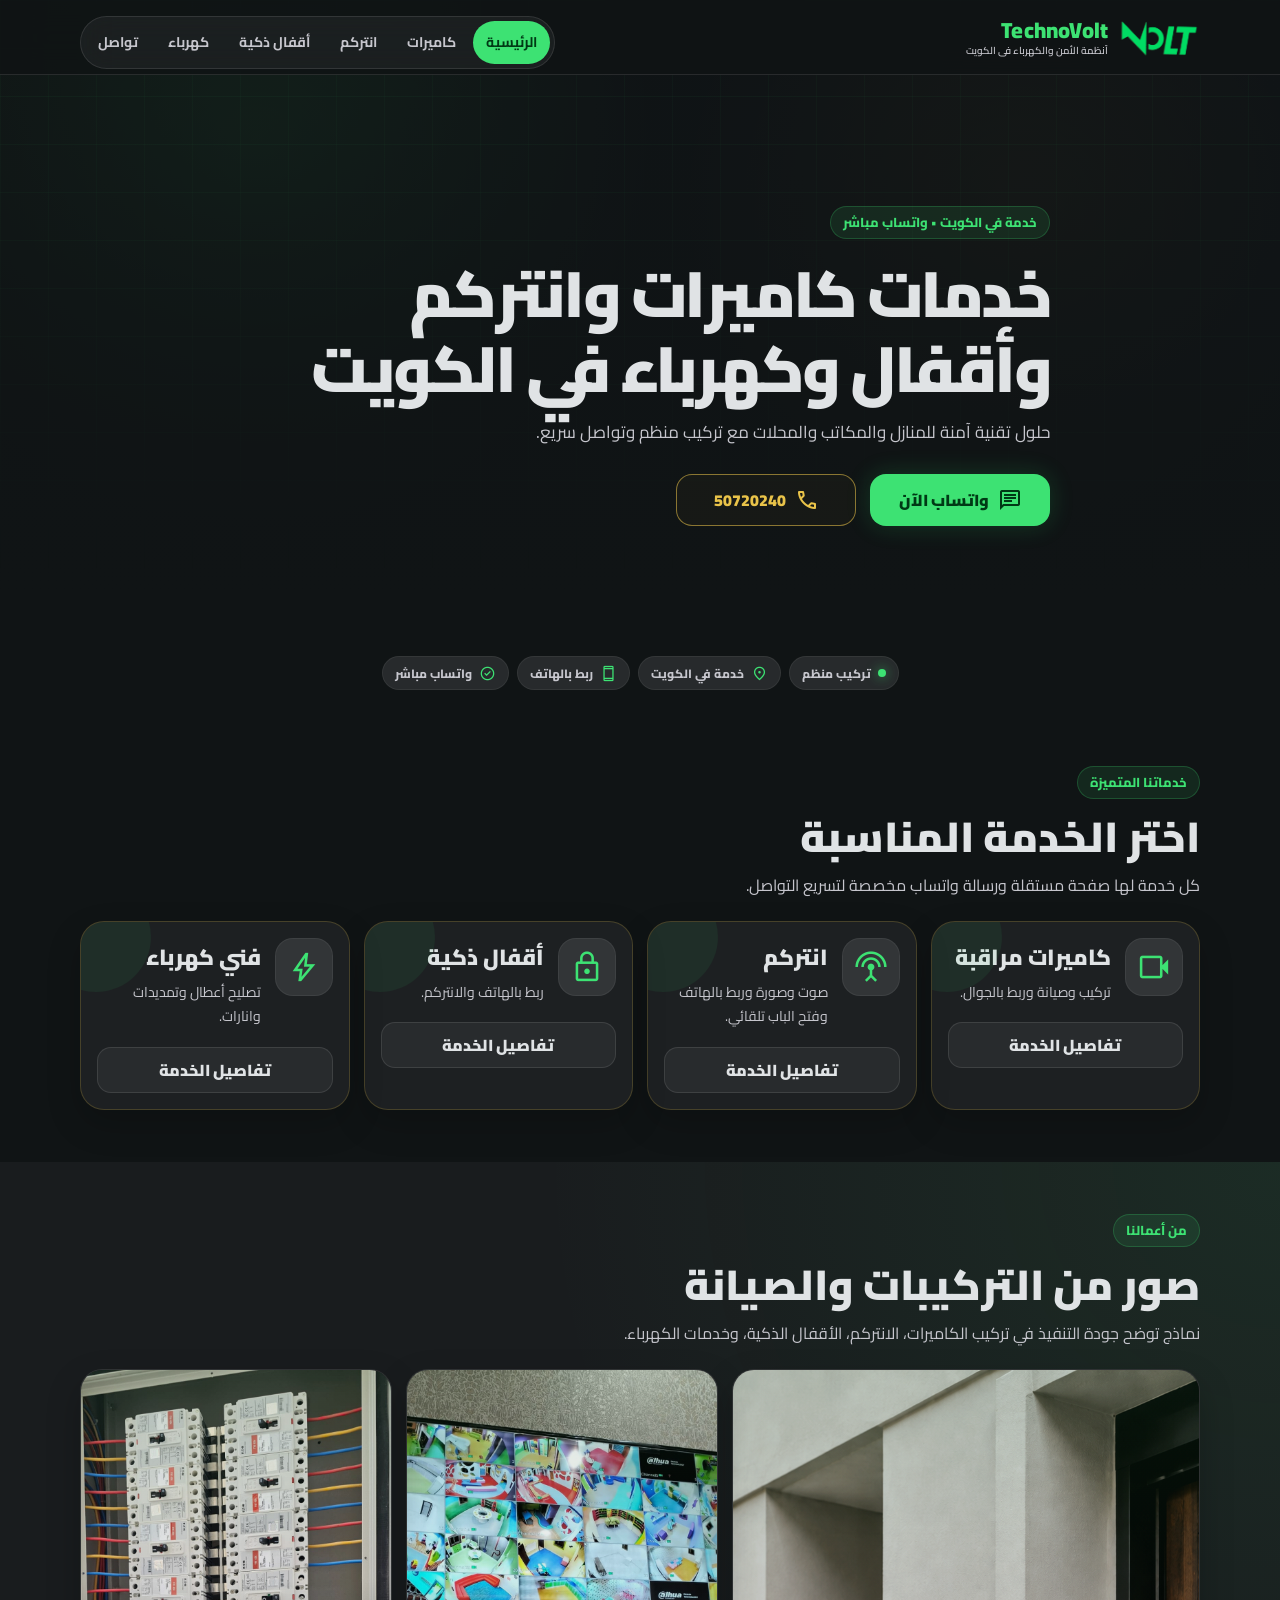
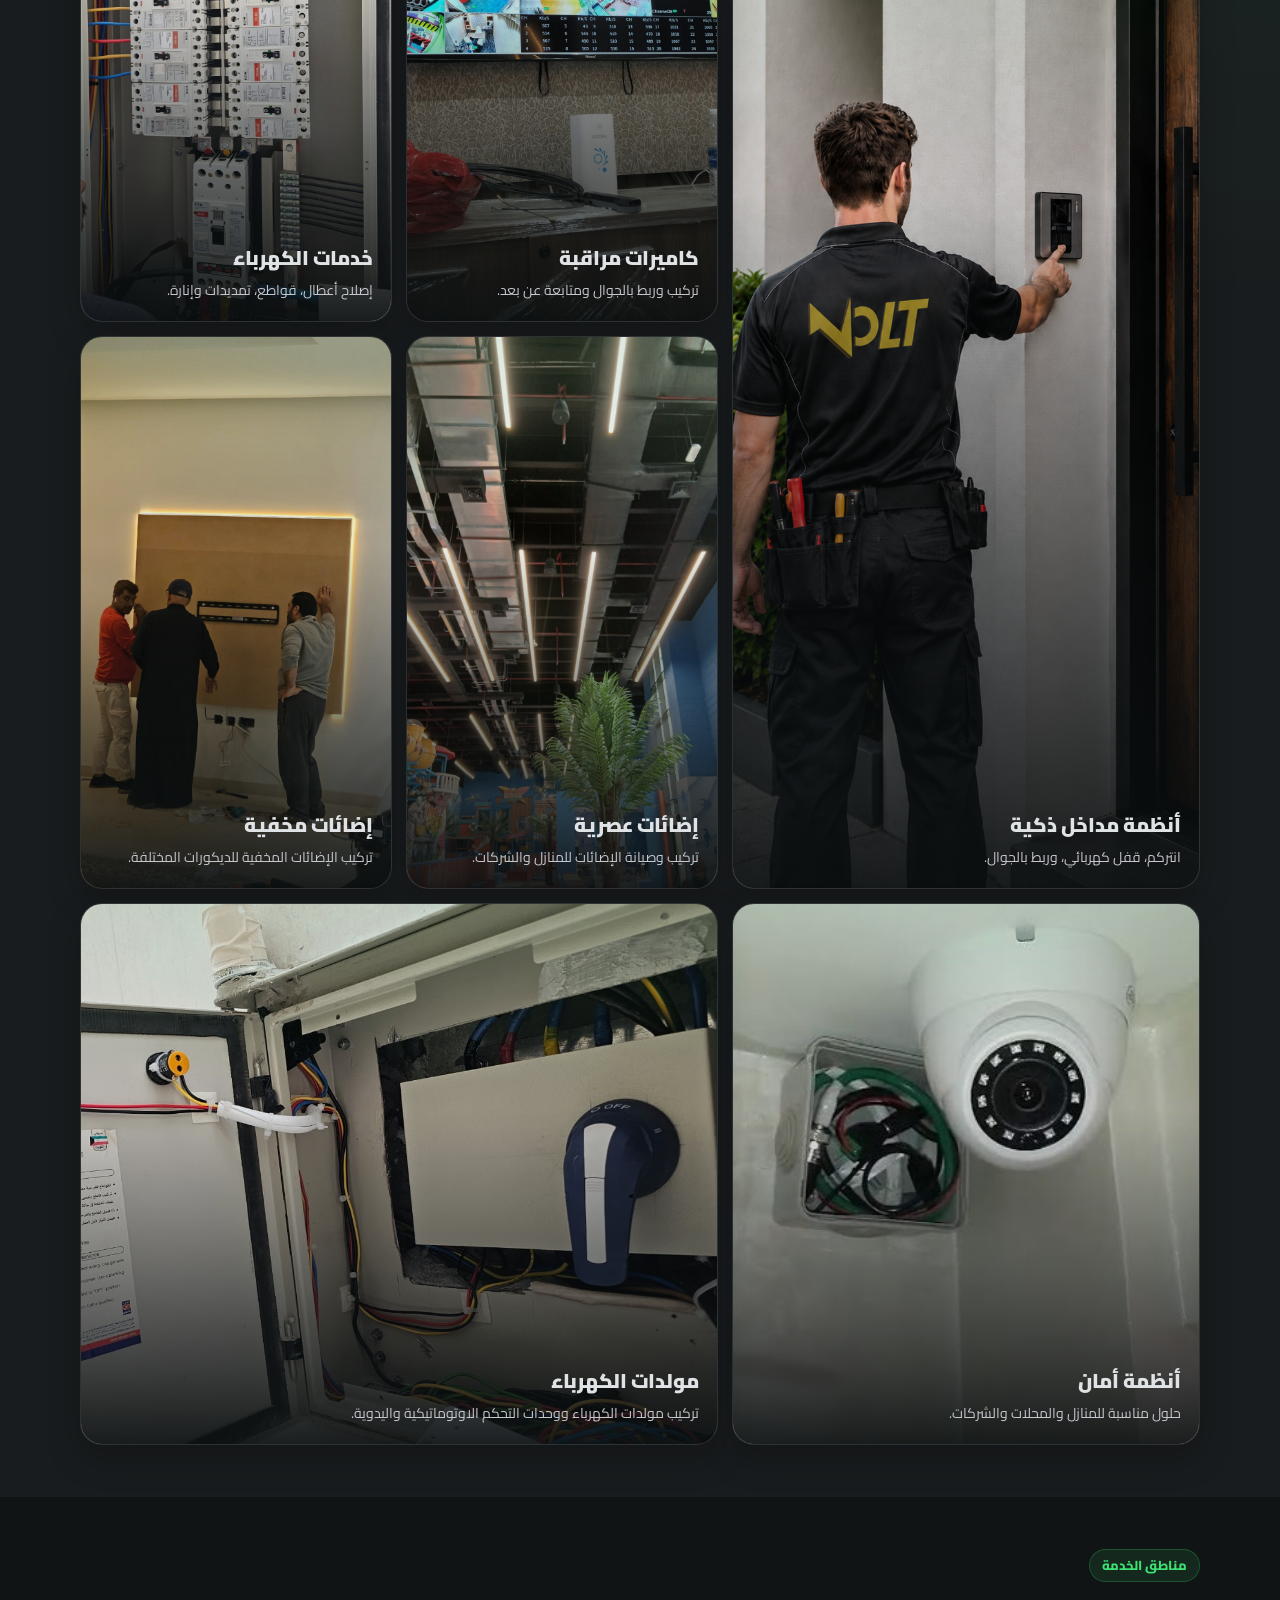
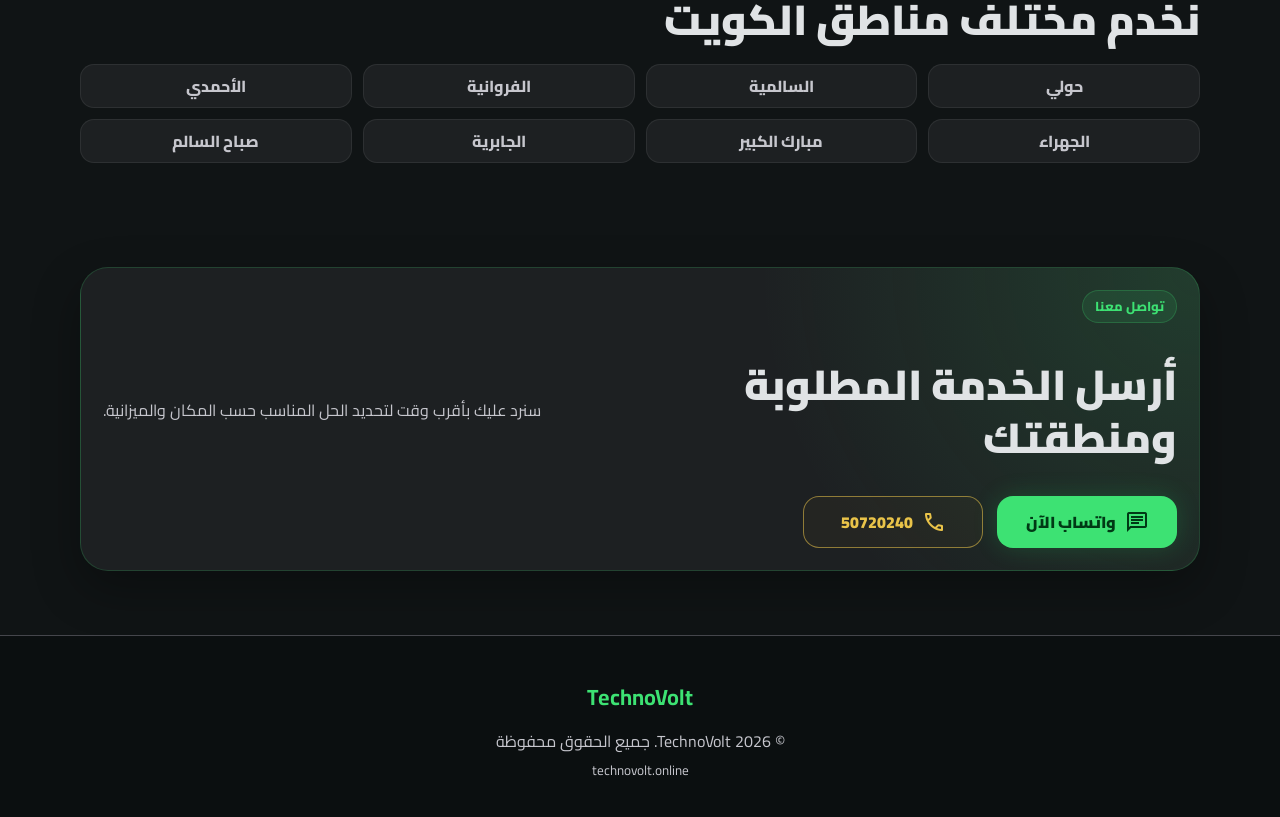
==== commit e0028a7e: "add images" ====
--- a/index.html
+++ b/index.html
@@ -14,6 +14,19 @@
     })(window, document, 'script', 'dataLayer', 'GTM-MRMSX66L');
   </script>
   <!-- End Google Tag Manager -->
+  <script async src="https://www.googletagmanager.com/gtag/js?id=AW-719681153"></script>
+  <script>
+    window.dataLayer = window.dataLayer || [];
+    function gtag() { dataLayer.push(arguments); }
+    gtag('js', new Date());
+
+    gtag('config', 'AW-719681153');
+  </script>
+
+  <link rel="icon" type="image/png" href="favicon.png" />
+  <link rel="apple-touch-icon" href="favicon.png" />
+  <meta name="theme-color" content="#101415" />
+
   <meta charset="utf-8" />
   <meta content="width=device-width, initial-scale=1.0" name="viewport" />
   <title>TechnoVolt | كاميرات وانتركم وأقفال وكهرباء في الكويت</title>
@@ -95,7 +108,7 @@
           </a>
           <a class="btn btn-secondary js-call">
             <span class="material-symbols-outlined">call</span>
-            اتصال مباشر
+            50720240
           </a>
         </div>
       </div>
@@ -134,7 +147,7 @@
               <span class="service-icon material-symbols-outlined">settings_input_antenna</span>
               <div>
                 <h3>انتركم</h3>
-                <p>صوت وصورة للمنازل والعمارات.</p>
+                <p>صوت وصورة وربط بالهاتف وفتح الباب تلقائي.</p>
               </div>
             </div>
             <a href="intercom.html" class="card-action">تفاصيل الخدمة</a>
@@ -156,7 +169,7 @@
               <span class="service-icon material-symbols-outlined">bolt</span>
               <div>
                 <h3>فني كهرباء</h3>
-                <p>تصليح أعطال وفحص قواطع.</p>
+                <p>تصليح أعطال وتمديدات وانارات.</p>
               </div>
             </div>
             <a href="electricity.html" class="card-action">تفاصيل الخدمة</a>
@@ -166,7 +179,7 @@
     </section>
 
 
-    <section class="section portfolio-section">
+    <!-- <section class="section portfolio-section">
       <div class="container">
         <div class="section-head">
           <span class="eyebrow">من أعمالنا</span>
@@ -196,17 +209,80 @@
               <span>خدمات الكهرباء، اصلاح اعطال 24 ساعه، التمديدات والإنارة.</span>
             </figcaption>
           </figure>
-          <!-- 
-          <figure>
-            <img src="images/work-sample-1.png" alt="كاميرا مراقبة مثبتة باحتراف" />
-          </figure>
-          <figure>
-            <img src="images/electrician.png" alt="لوحة كهرباء منظمة" />
-          </figure> -->
-        </div>
-      </div>
-    </section>
-
+        </div>
+      </div>
+    </section> -->
+
+    <section class="section portfolio-section">
+      <div class="container">
+        <div class="section-head">
+          <span class="eyebrow">من أعمالنا</span>
+          <h2>صور من التركيبات والصيانة</h2>
+          <p>
+            نماذج توضح جودة التنفيذ في تركيب الكاميرات، الانتركم، الأقفال الذكية، وخدمات الكهرباء.
+          </p>
+        </div>
+
+        <div class="portfolio-gallery">
+          <figure class="portfolio-item portfolio-featured">
+            <img src="images/work-sample-2.png" alt="فني يضغط على انتركم أمام باب حديث في الكويت" />
+            <figcaption>
+              <strong>أنظمة مداخل ذكية</strong>
+              <span>انتركم، قفل كهربائي، وربط بالجوال.</span>
+            </figcaption>
+          </figure>
+
+          <figure class="portfolio-item">
+            <img src="images/work-sample-1.png" alt="تركيب كاميرات مراقبة للمنازل والشركات" />
+            <figcaption>
+              <strong>كاميرات مراقبة</strong>
+              <span>تركيب وربط بالجوال ومتابعة عن بعد.</span>
+            </figcaption>
+          </figure>
+
+          <figure class="portfolio-item">
+            <img src="images/electrician.png" alt="فني كهرباء أثناء إصلاح الأعطال" />
+            <figcaption>
+              <strong>خدمات الكهرباء</strong>
+              <span>إصلاح أعطال، قواطع، تمديدات وإنارة.</span>
+            </figcaption>
+          </figure>
+
+          <figure class="portfolio-item">
+            <img src="images/light.png" alt="تركيب إضائات عصريه وفخمه" />
+            <figcaption>
+              <strong>إضائات عصرية</strong>
+              <span>تركيب وصيانة الإضائات للمنازل والشركات.</span>
+            </figcaption>
+          </figure>
+
+          <figure class="portfolio-item">
+            <img src="images/backlight.png" alt="تركيب الإضائات المخفية" />
+            <figcaption>
+              <strong>إضائات مخفية</strong>
+              <span>تركيب الإضائات المخفية للديكورات المختلفة.</span>
+            </figcaption>
+          </figure>
+
+          <figure class="portfolio-item">
+            <img src="images/cctv.png" alt="تركيب كاميرات مراقبة خارجية" />
+            <figcaption>
+              <strong>أنظمة أمان</strong>
+              <span>حلول مناسبة للمنازل والمحلات والشركات.</span>
+            </figcaption>
+          </figure>
+
+          <figure class="portfolio-item portfolio-featured-row">
+            <img src="images/gen.png" alt="تركيب مولدات الكهرباء" />
+            <figcaption>
+              <strong>مولدات الكهرباء</strong>
+              <span>تركيب مولدات الكهرباء ووحدات التحكم الاوتوماتيكية واليدوية.</span>
+            </figcaption>
+          </figure>
+
+        </div>
+      </div>
+    </section>
 
     <section class="section area-section">
       <div class="container">
@@ -241,7 +317,7 @@
           </a>
           <a class="btn btn-secondary js-call">
             <span class="material-symbols-outlined">call</span>
-            اتصال مباشر
+            50720240
           </a>
         </div>
       </div>
@@ -264,7 +340,7 @@
     </a>
     <a class="bottom-cta__secondary js-call">
       <span class="material-symbols-outlined">call</span>
-      <span>اتصال مباشر</span>
+      <span>50720240</span>
     </a>
   </nav>
 
--- a/style.css
+++ b/style.css
@@ -735,6 +735,124 @@
   background: rgba(255, 255, 255, .04);
 }
 
+.portfolio-section {
+  background:
+    radial-gradient(circle at top right, rgba(61, 226, 115, 0.08), transparent 32%),
+    var(--surface-low);
+}
+
+.portfolio-gallery {
+  display: grid;
+  grid-template-columns: 1.2fr 0.8fr 0.8fr;
+  gap: 14px;
+}
+
+.portfolio-item {
+  position: relative;
+  margin: 0;
+  min-height: 260px;
+  overflow: hidden;
+  border-radius: 22px;
+  background: var(--surface-container);
+  border: 1px solid rgba(255, 255, 255, 0.08);
+  box-shadow: 0 14px 34px rgba(0, 0, 0, 0.22);
+}
+
+.portfolio-featured {
+  grid-row: span 2;
+  min-height: 540px;
+}
+
+.portfolio-featured-row {
+  grid-column: span 2;
+  min-height: 540px;
+}
+
+.portfolio-item img {
+  width: 100%;
+  height: 100%;
+  min-height: inherit;
+  object-fit: cover;
+  transition: transform 0.35s ease, filter 0.35s ease;
+}
+
+.portfolio-item:hover img {
+  transform: scale(1.04);
+  filter: brightness(1.05);
+}
+
+.portfolio-item::after {
+  content: "";
+  position: absolute;
+  inset: 0;
+  background:
+    linear-gradient(to top, rgba(11, 15, 16, 0.92), rgba(11, 15, 16, 0.08) 62%),
+    linear-gradient(to bottom, rgba(61, 226, 115, 0.08), transparent 35%);
+}
+
+.portfolio-item figcaption {
+  position: absolute;
+  right: 18px;
+  left: 18px;
+  bottom: 18px;
+  z-index: 2;
+  display: grid;
+  gap: 4px;
+}
+
+.portfolio-item strong {
+  color: var(--on-surface);
+  font-size: 20px;
+  font-weight: 900;
+}
+
+.portfolio-item span {
+  color: var(--on-muted);
+  font-size: 14px;
+  line-height: 1.7;
+}
+
+@media (max-width: 900px) {
+  .portfolio-gallery {
+    grid-template-columns: 1fr 1fr;
+  }
+
+  .portfolio-featured {
+    grid-column: 1 / -1;
+    grid-row: auto;
+    min-height: 360px;
+  }
+
+  .portfolio-item {
+    min-height: 250px;
+  }
+}
+
+@media (max-width: 640px) {
+  .portfolio-gallery {
+    grid-template-columns: 1fr;
+  }
+
+  .portfolio-featured,
+  .portfolio-item {
+    min-height: 300px;
+  }
+
+  .portfolio-item figcaption {
+    right: 16px;
+    left: 16px;
+    bottom: 16px;
+  }
+
+  .portfolio-item strong {
+    font-size: 19px;
+  }
+
+  .portfolio-item span {
+    font-size: 13px;
+  }
+}
+
 @media (min-width: 720px) {
   body {
     padding-bottom: 0;
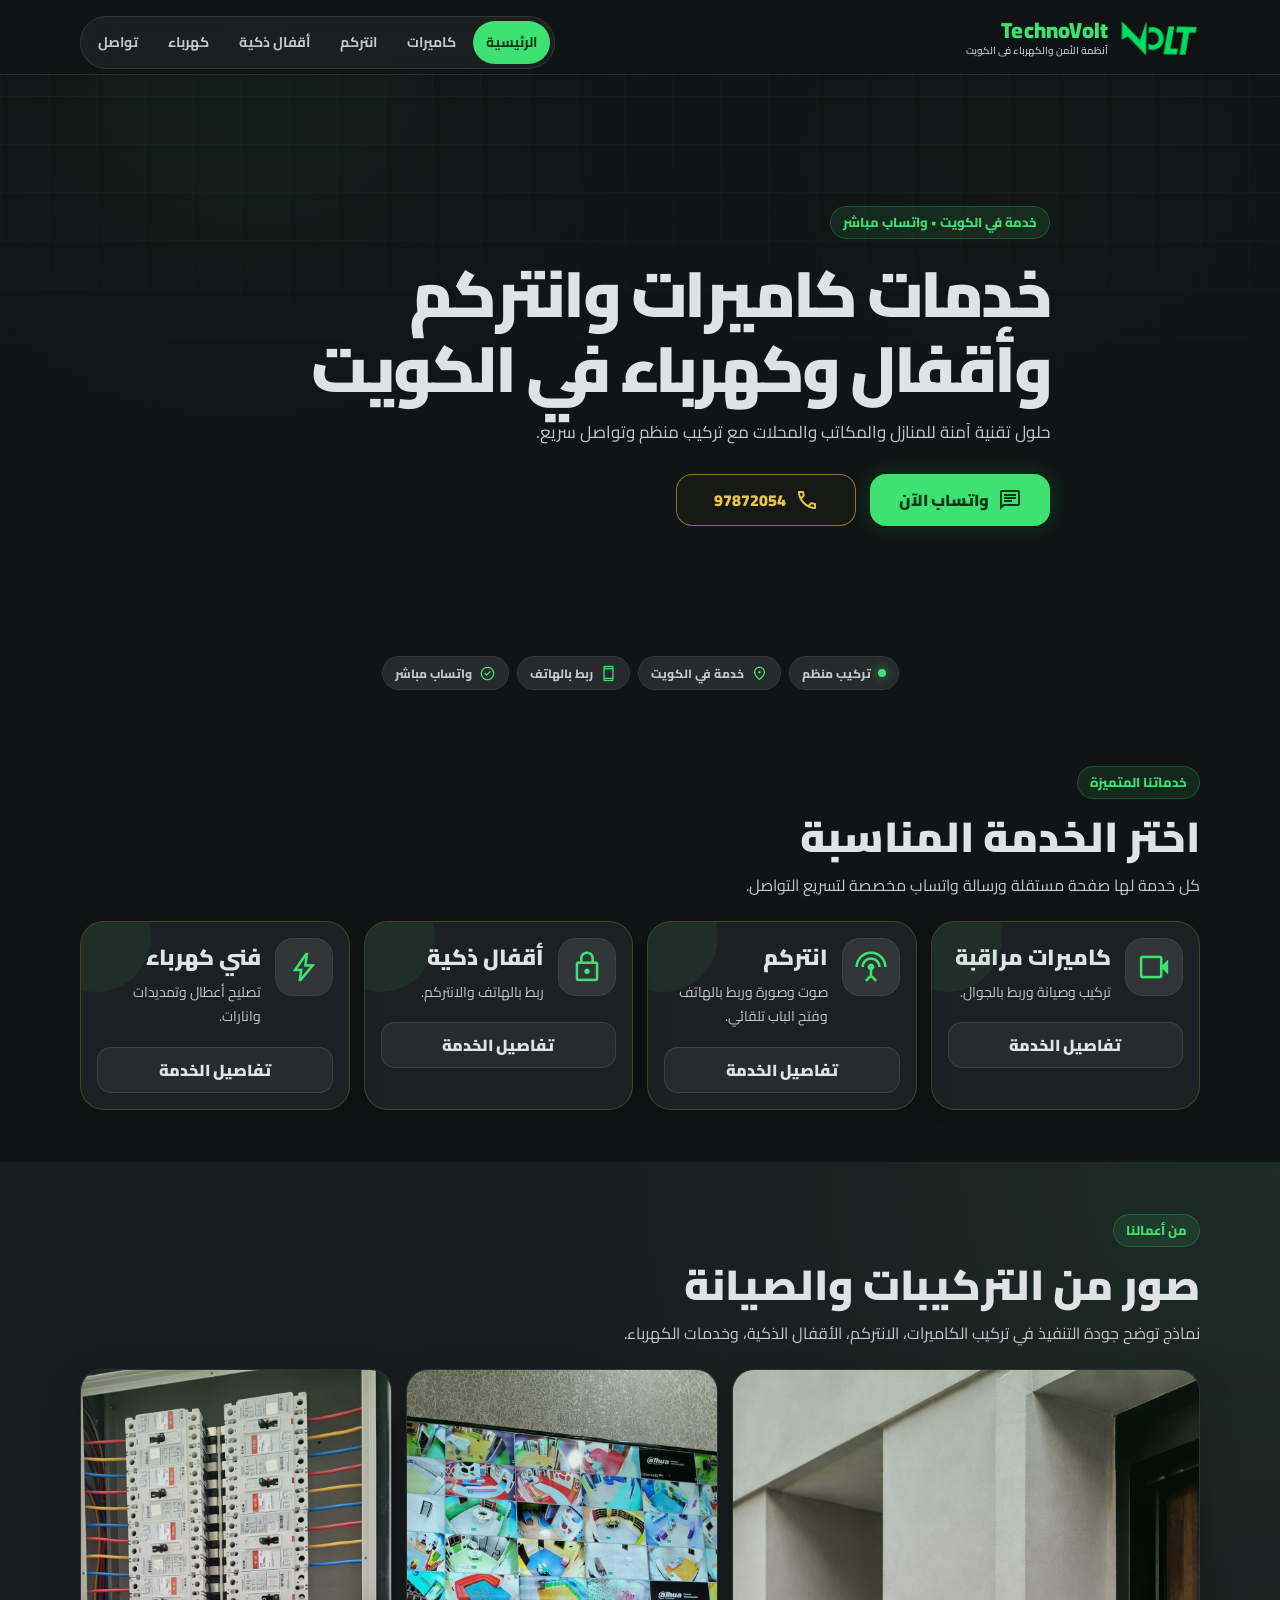
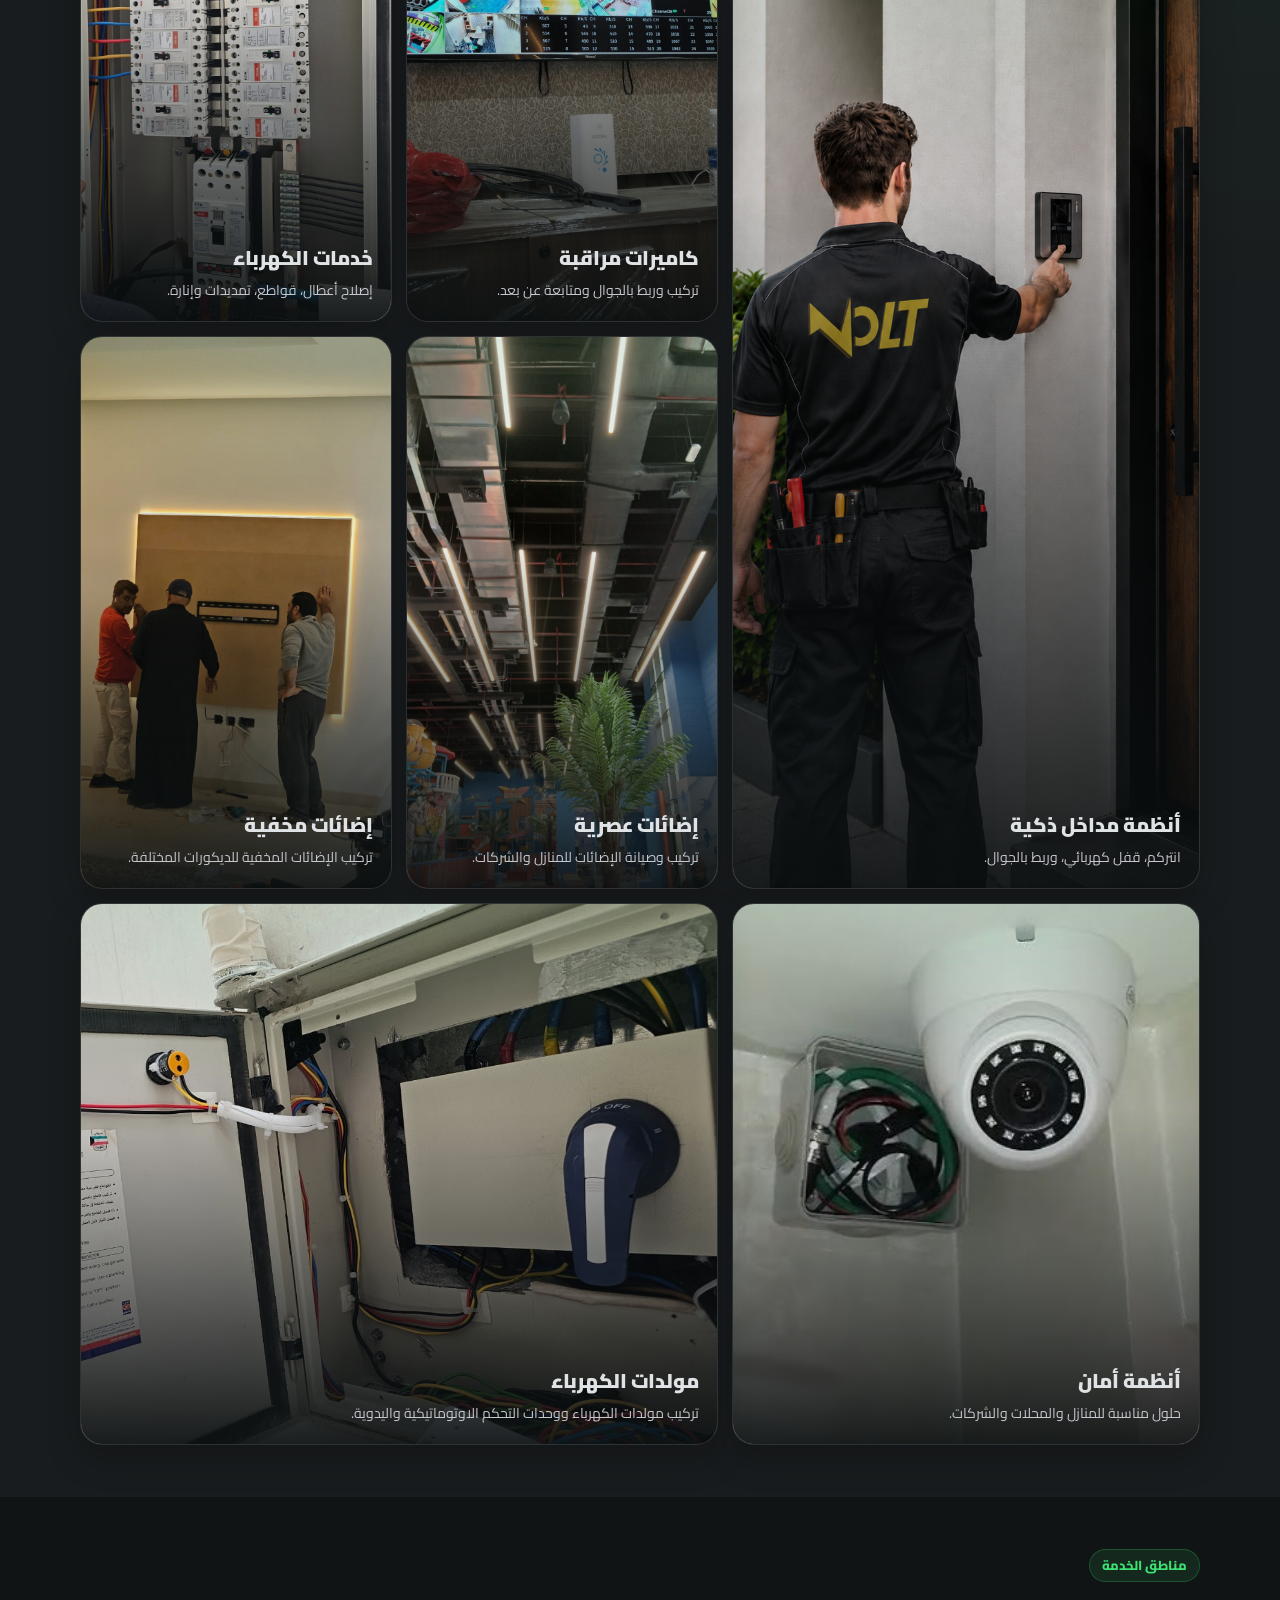
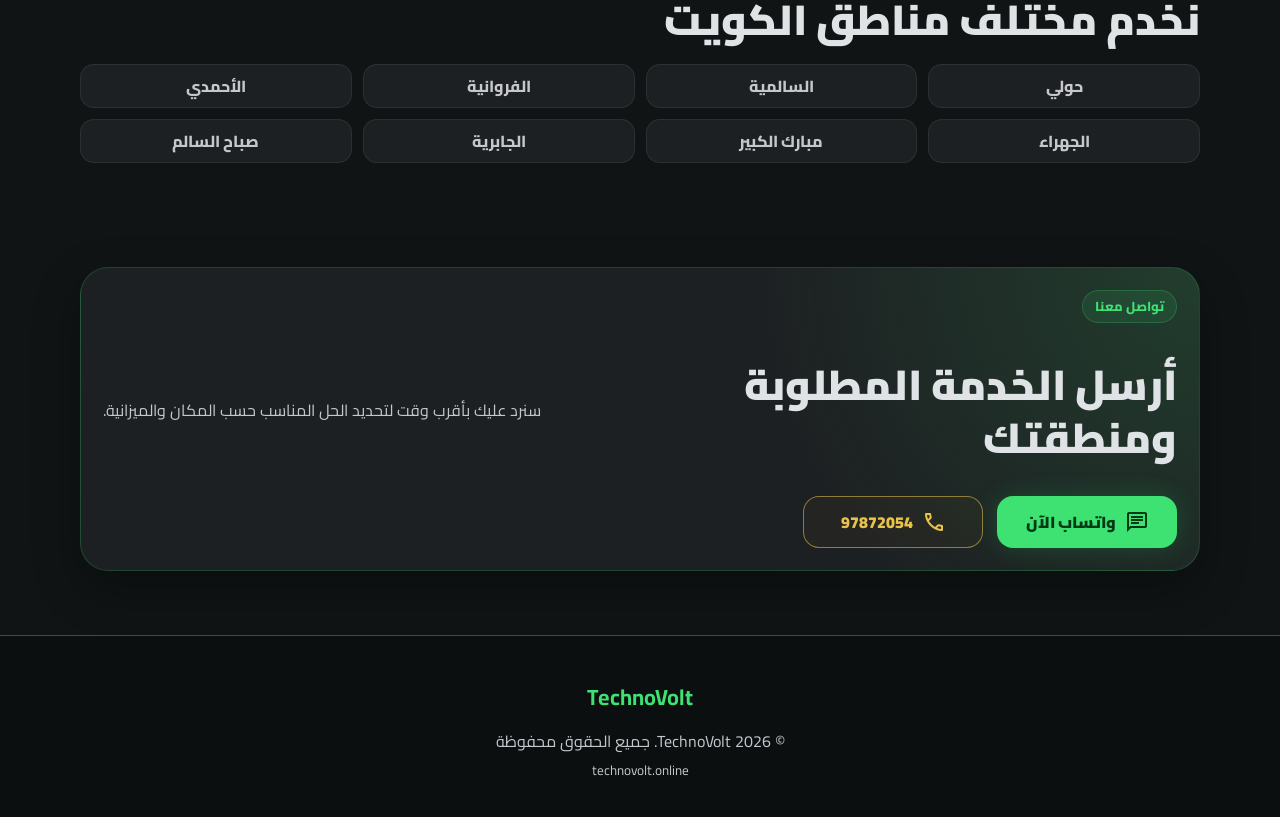
==== commit f1df5322: "update phone number" ====
--- a/index.html
+++ b/index.html
@@ -108,7 +108,7 @@
           </a>
           <a class="btn btn-secondary js-call">
             <span class="material-symbols-outlined">call</span>
-            50720240
+            97872054
           </a>
         </div>
       </div>
@@ -317,7 +317,7 @@
           </a>
           <a class="btn btn-secondary js-call">
             <span class="material-symbols-outlined">call</span>
-            50720240
+            97872054
           </a>
         </div>
       </div>
@@ -340,7 +340,7 @@
     </a>
     <a class="bottom-cta__secondary js-call">
       <span class="material-symbols-outlined">call</span>
-      <span>50720240</span>
+      <span>97872054</span>
     </a>
   </nav>
 
